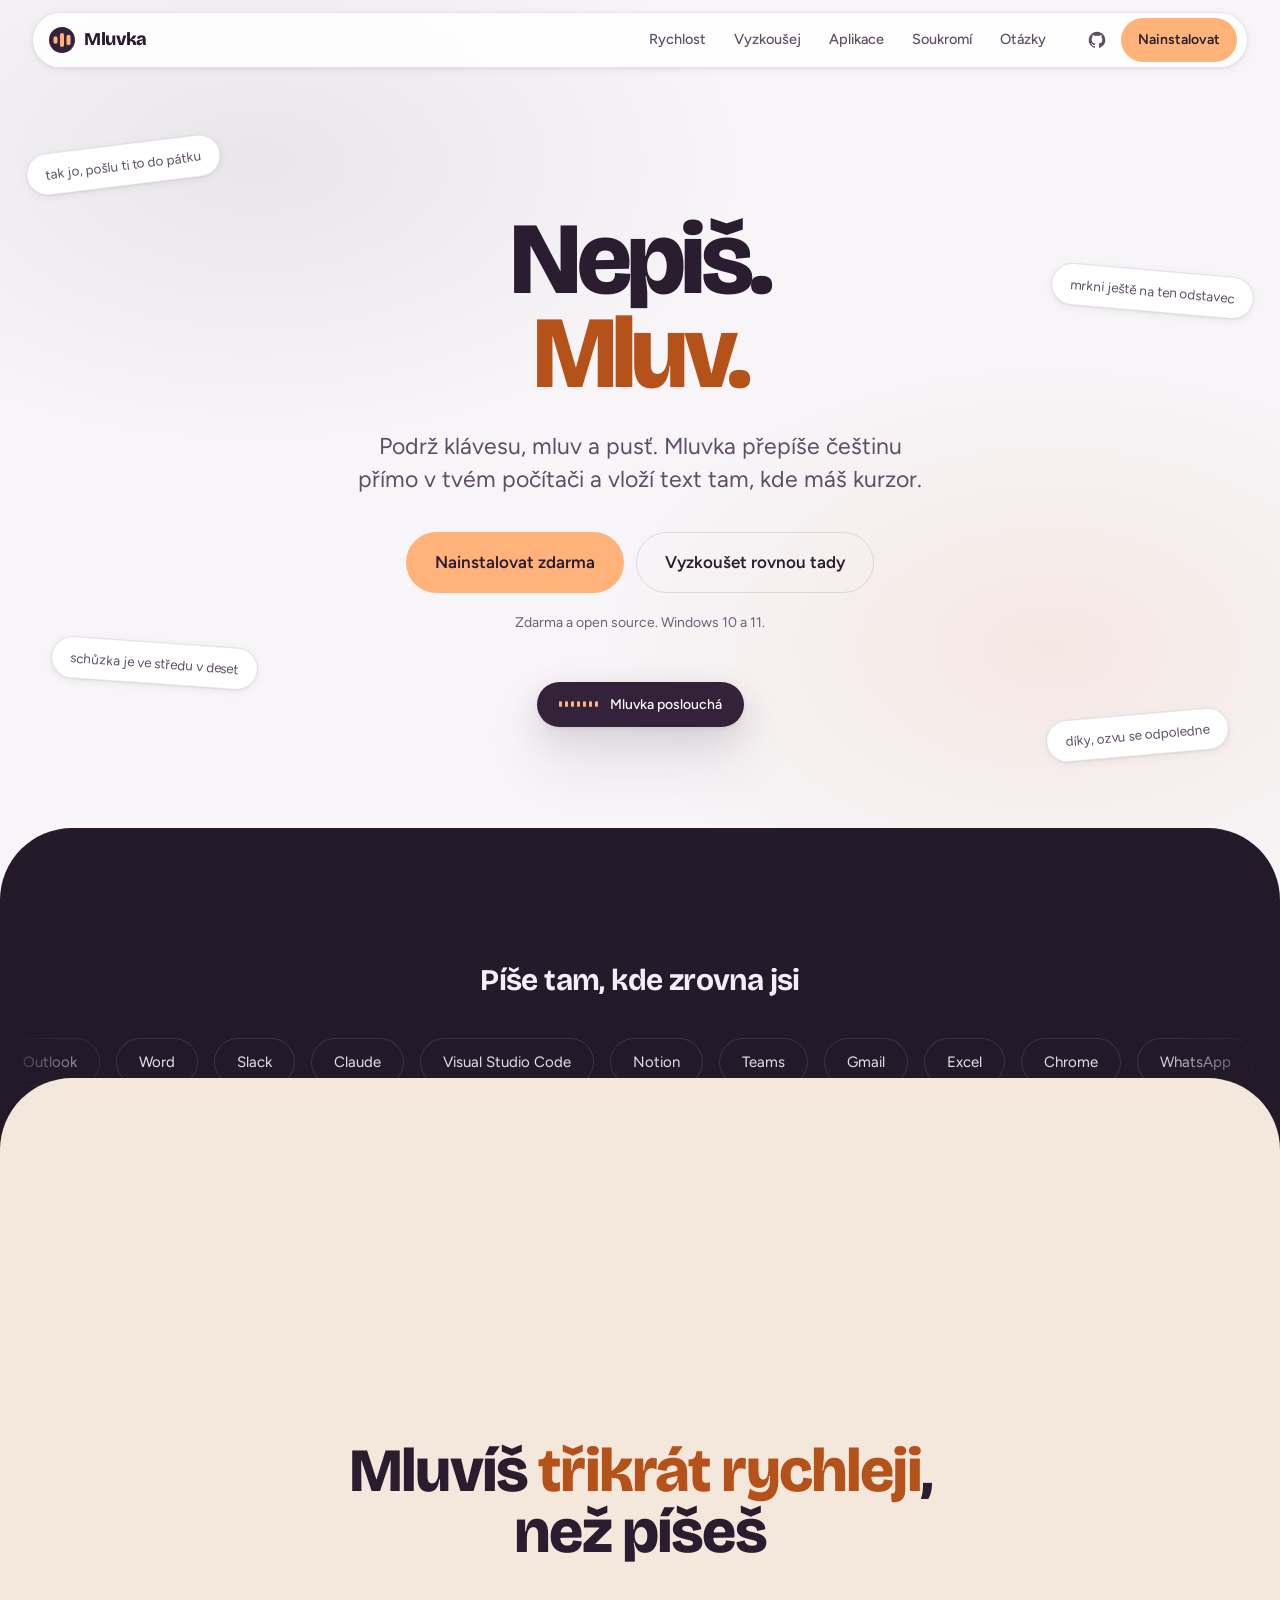
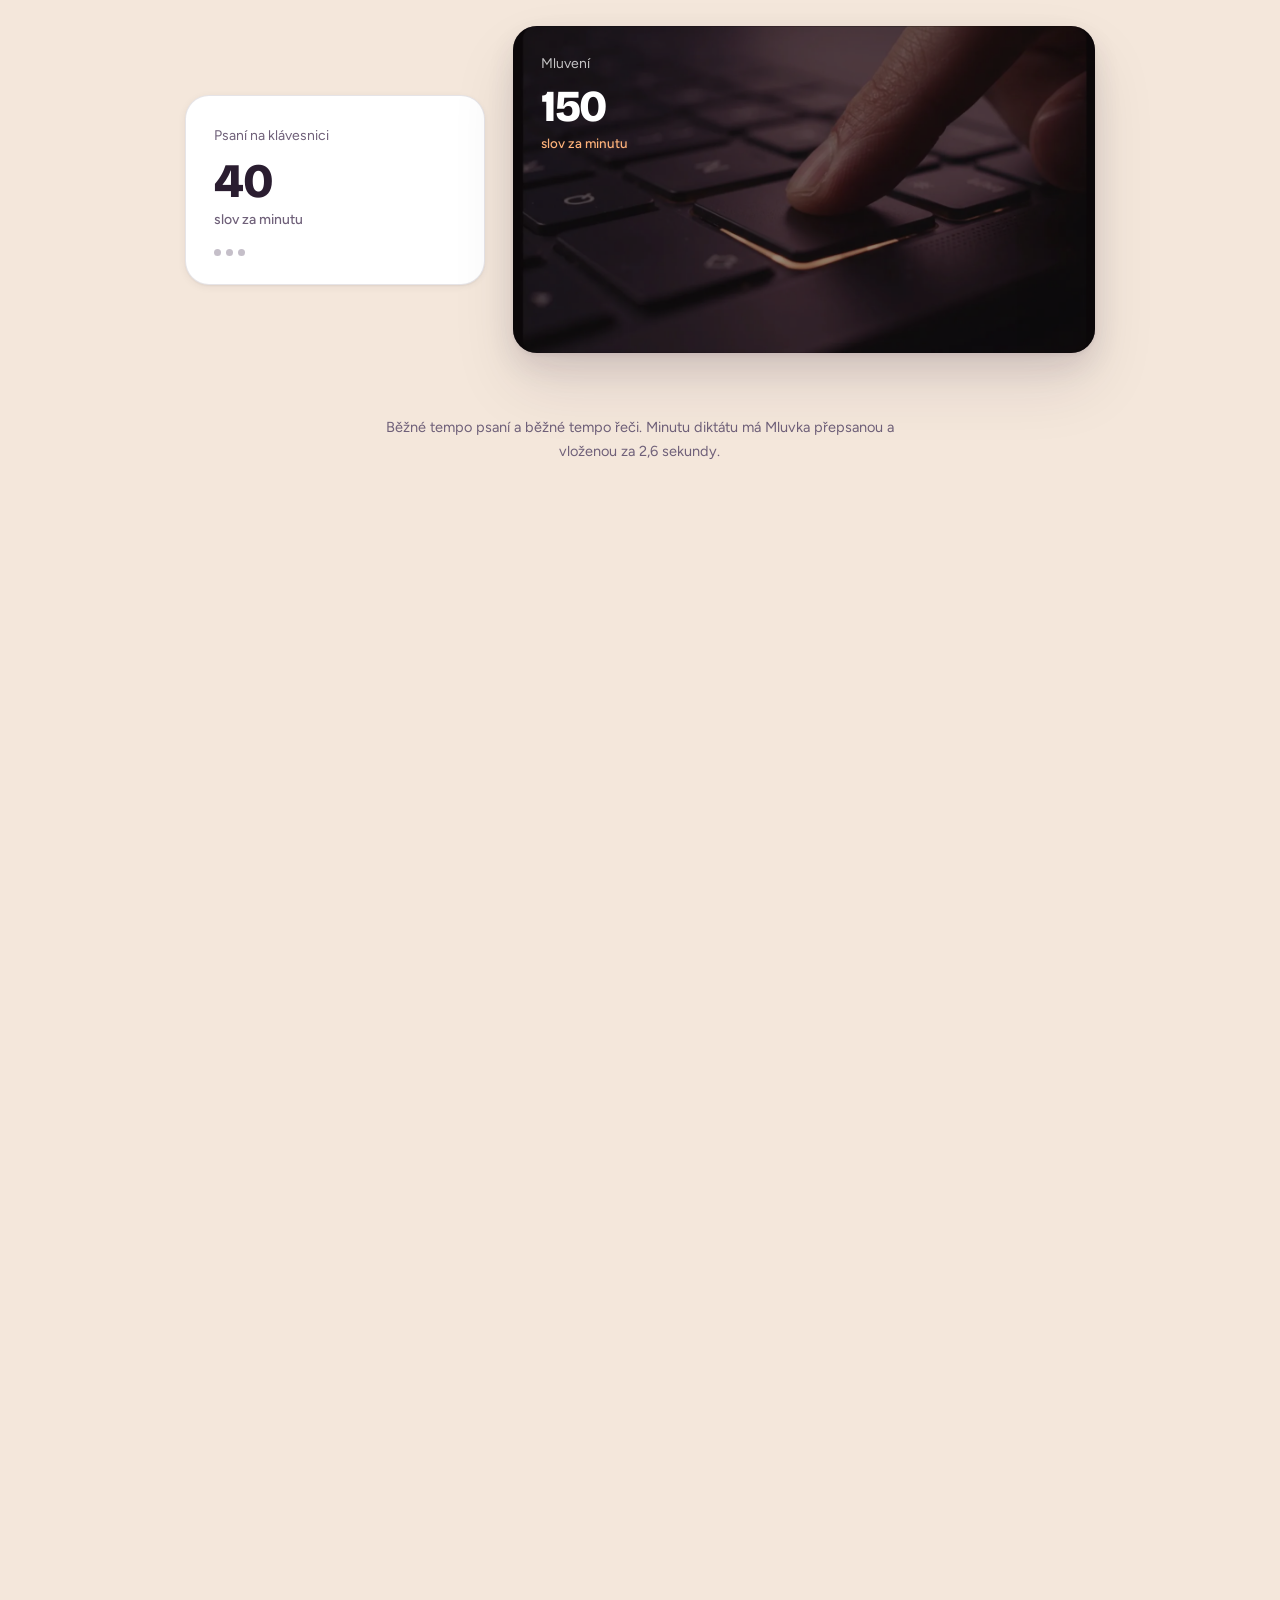
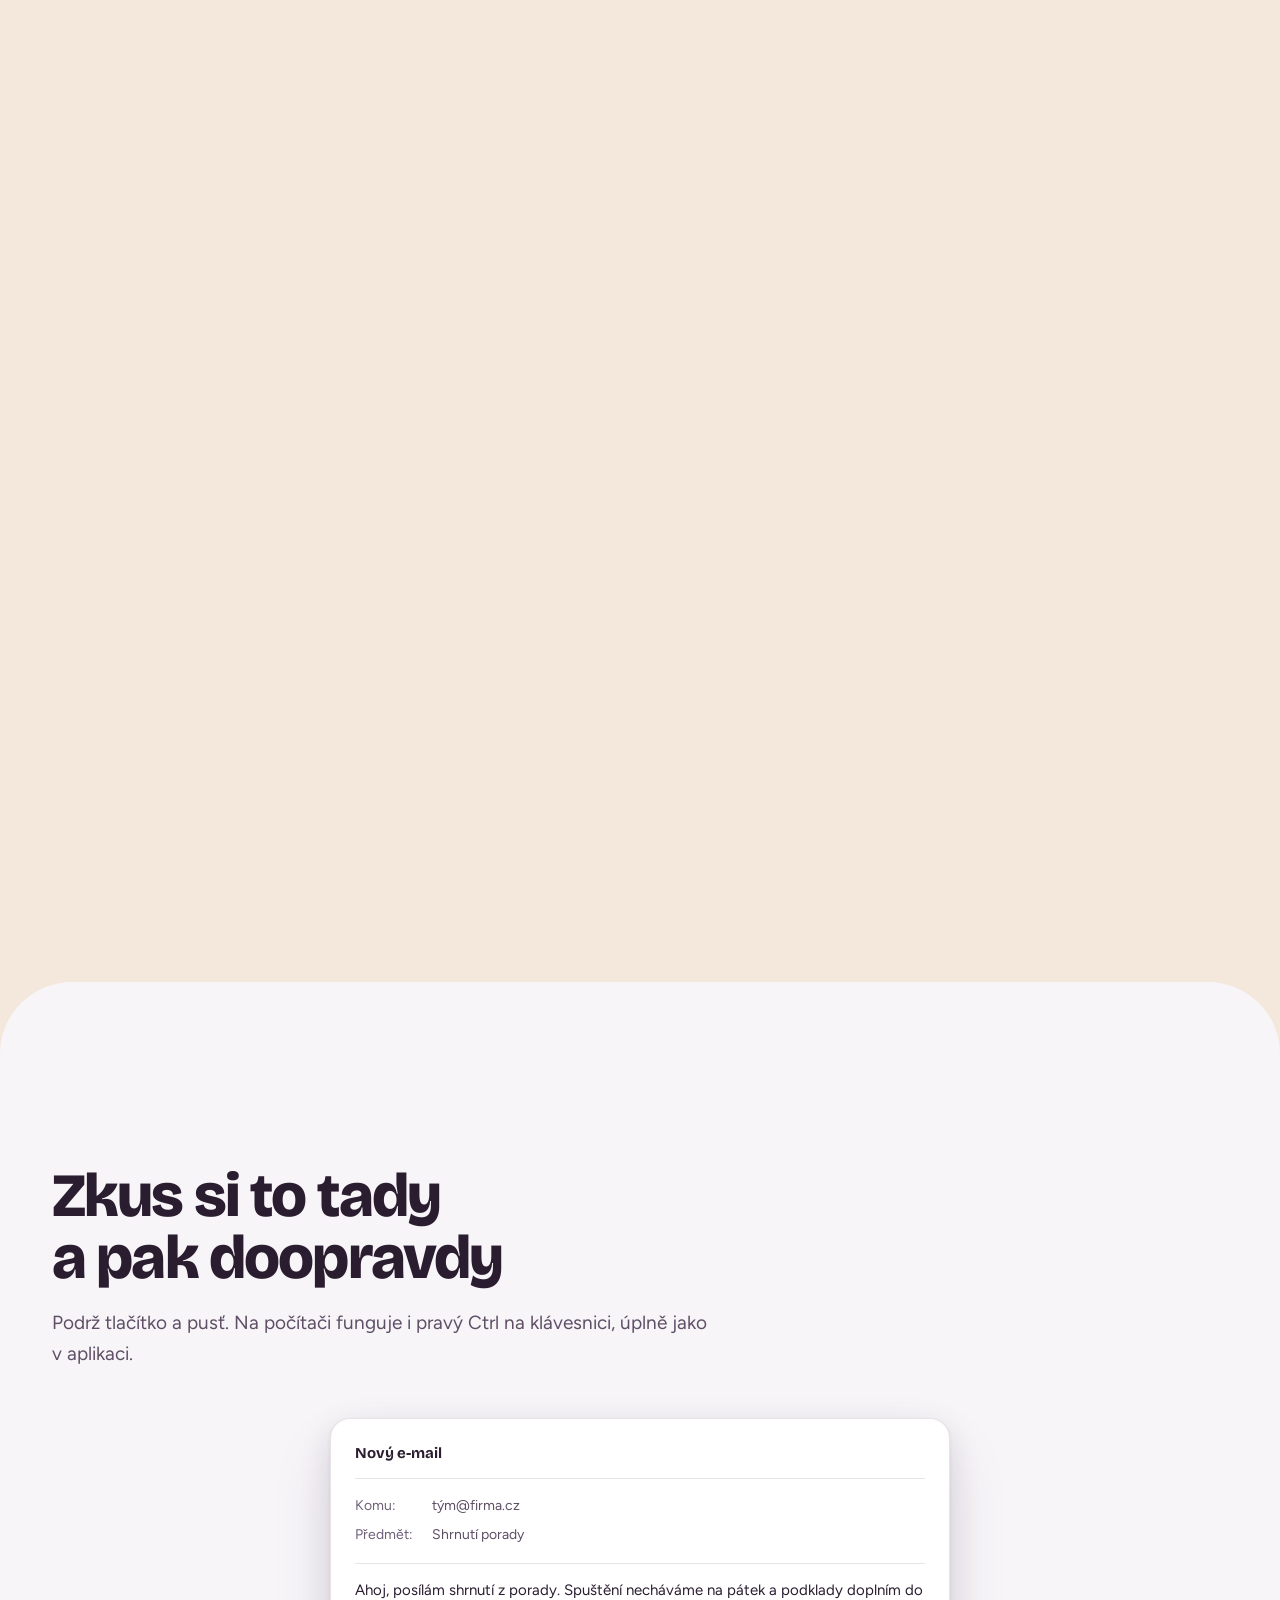
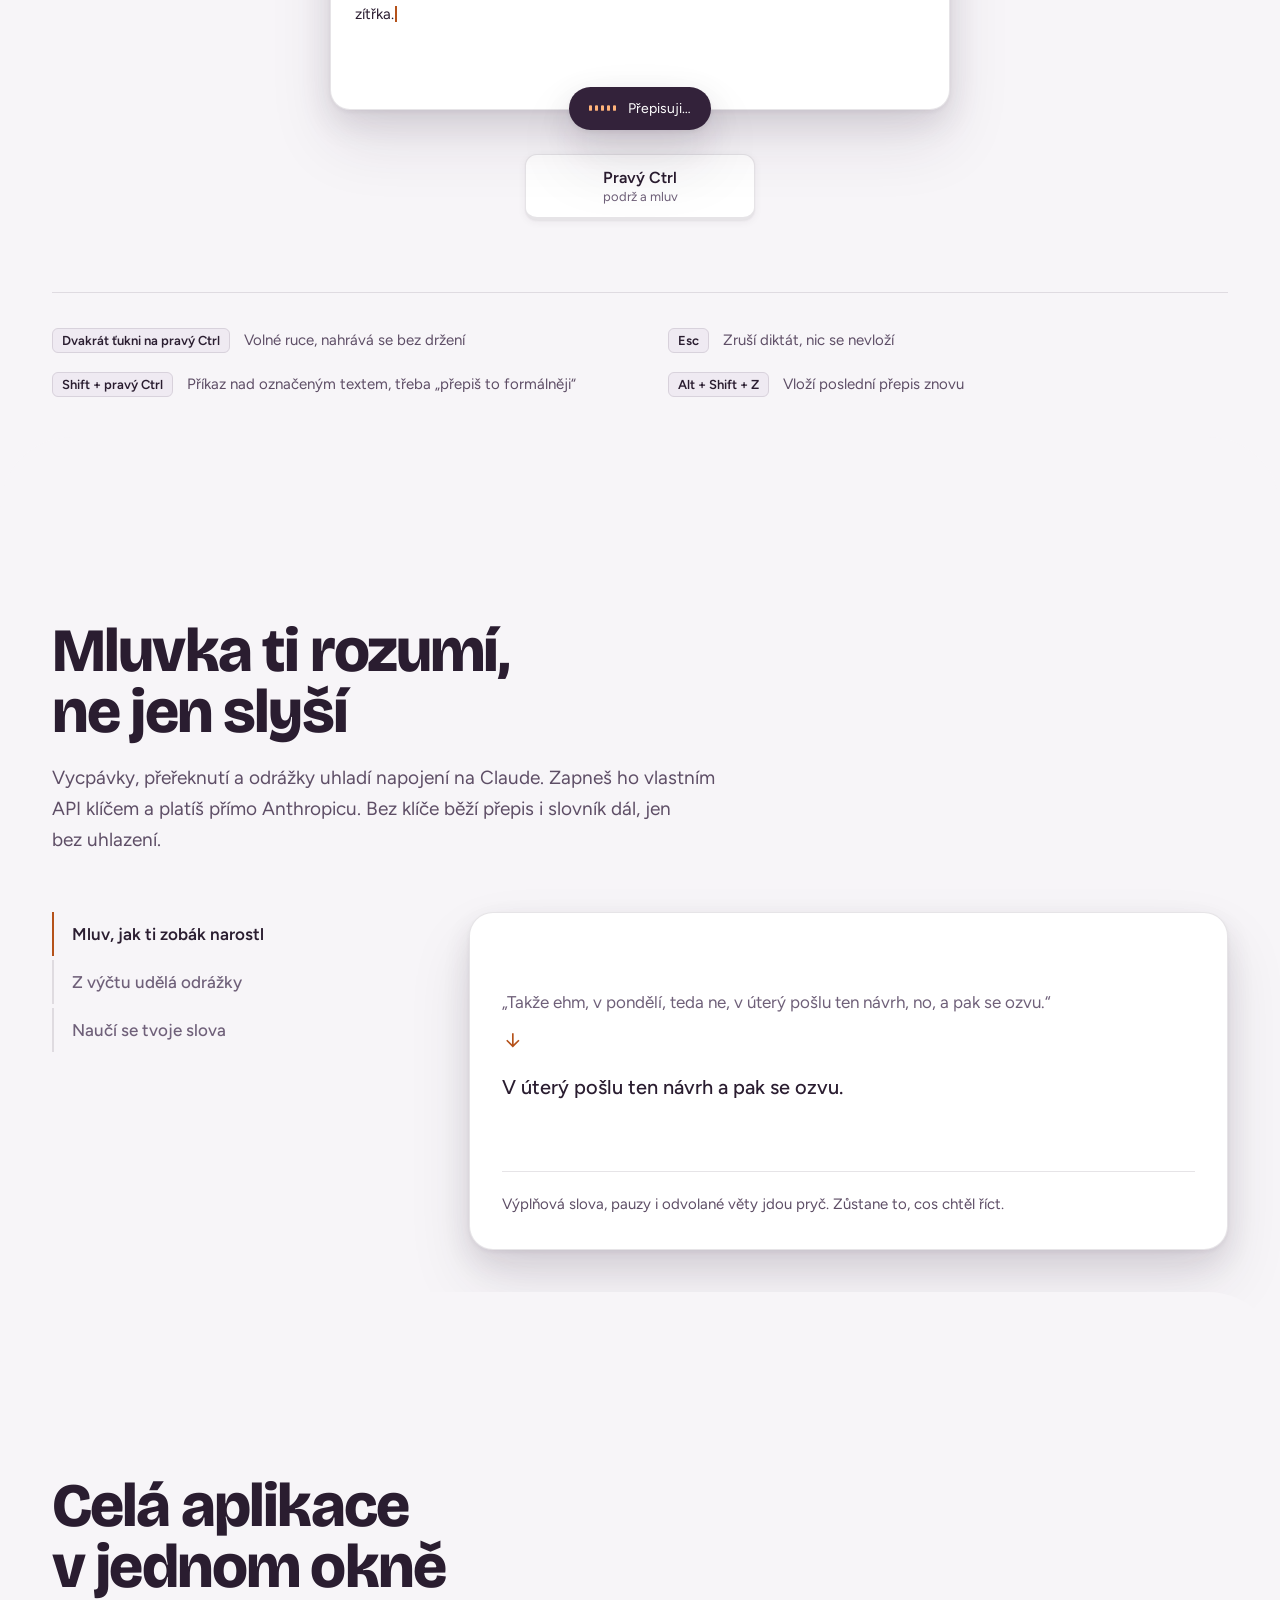
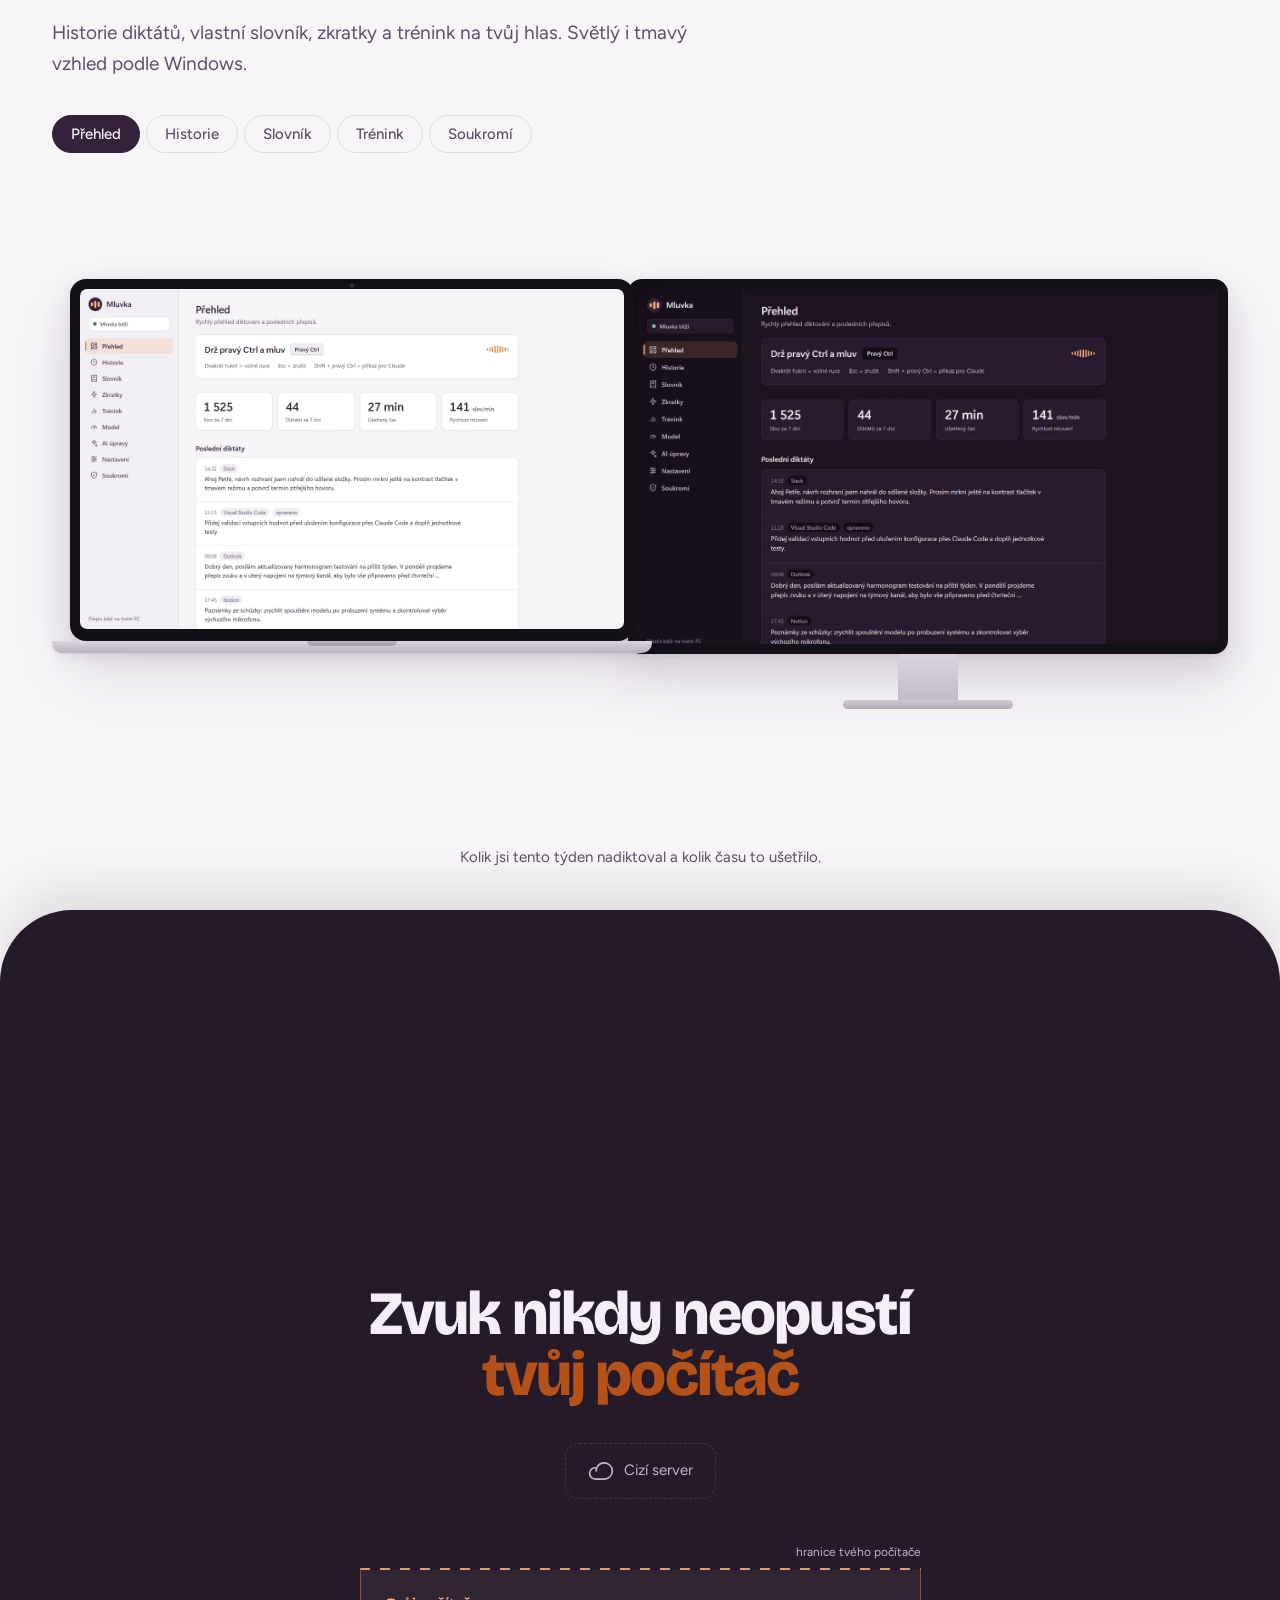
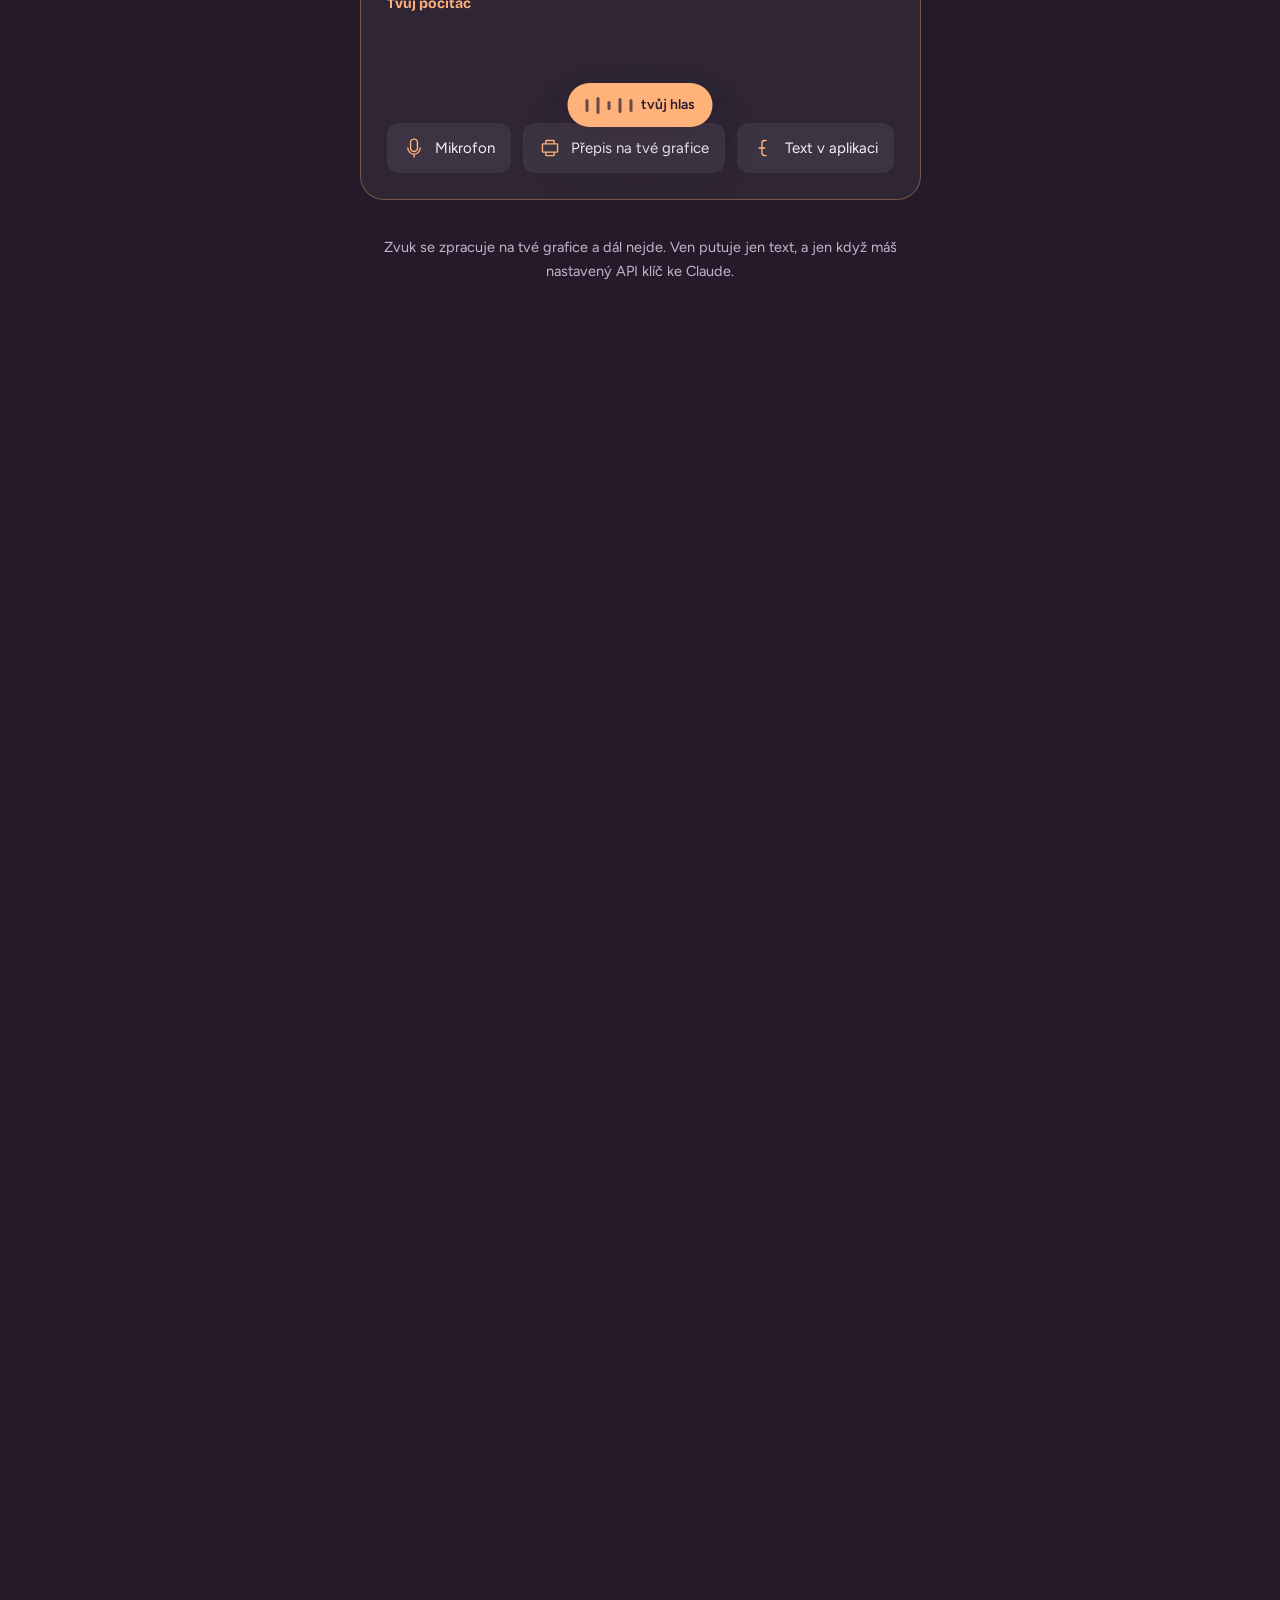
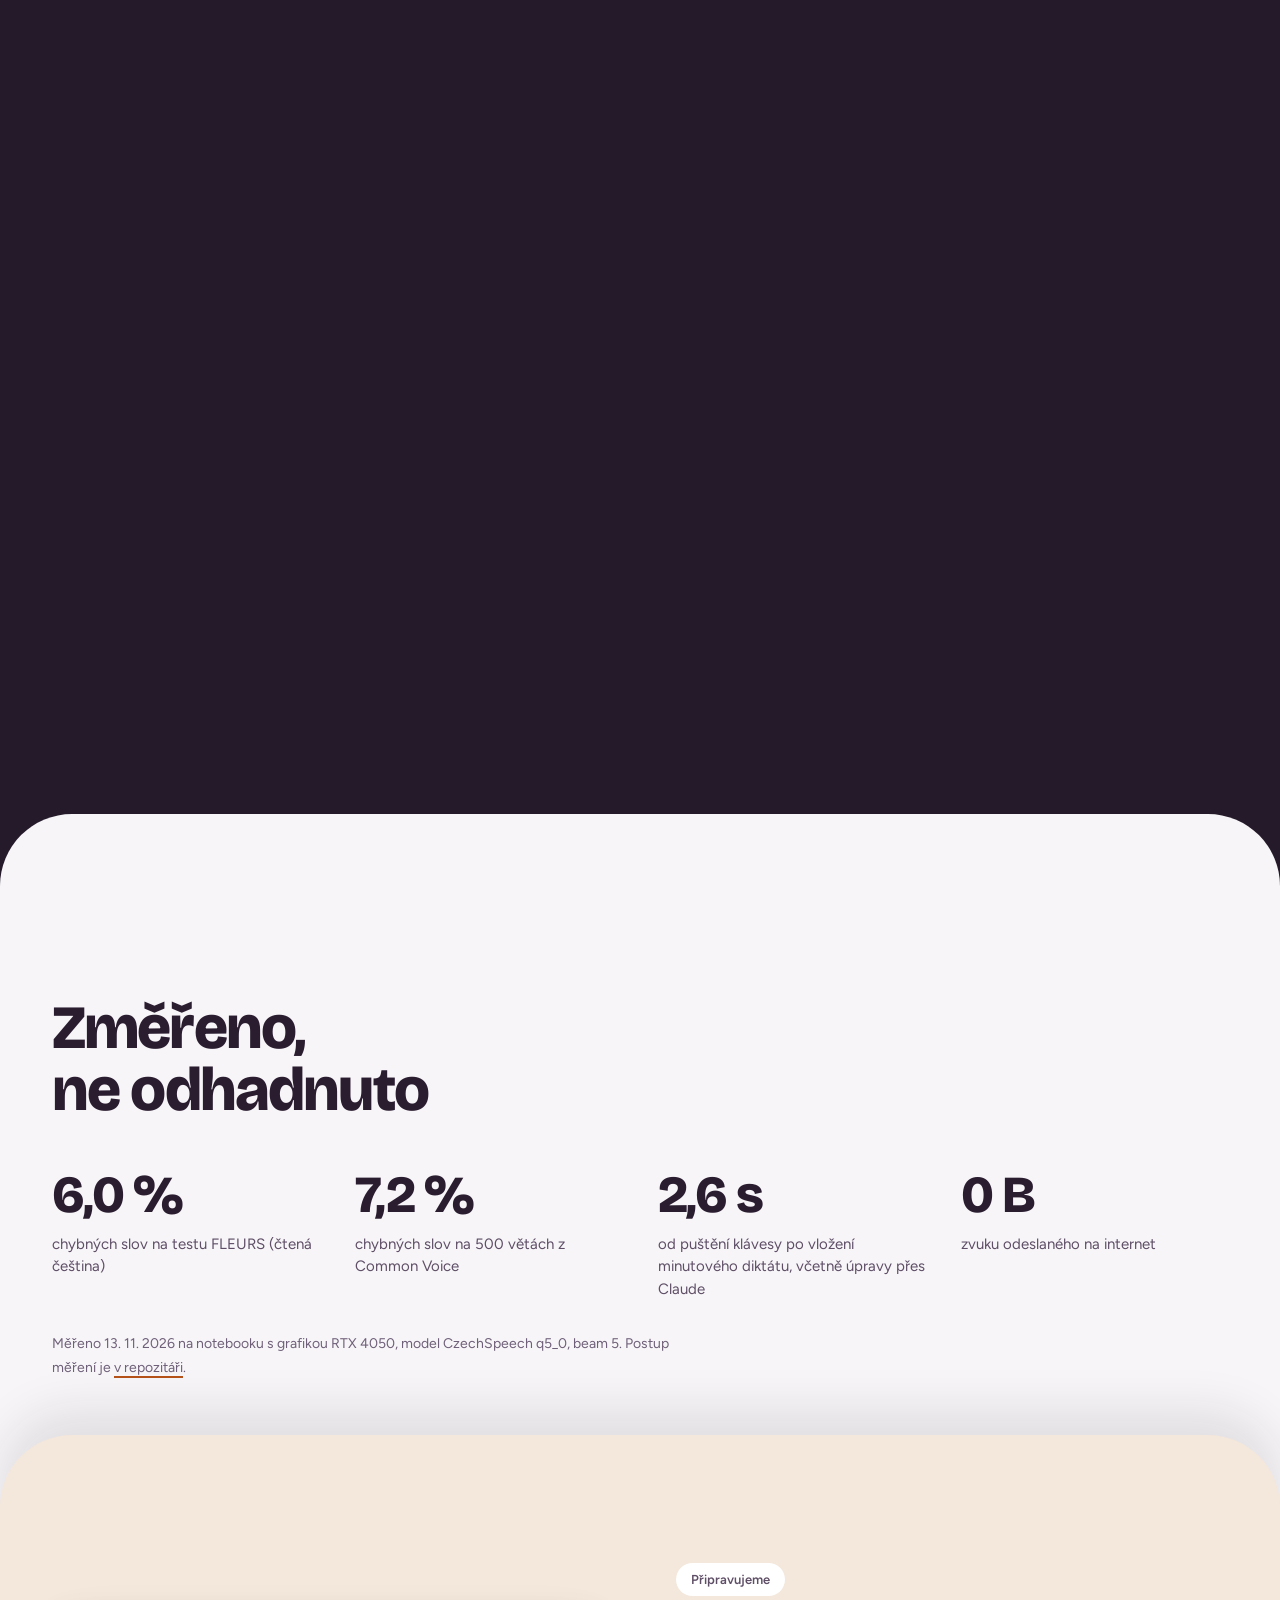
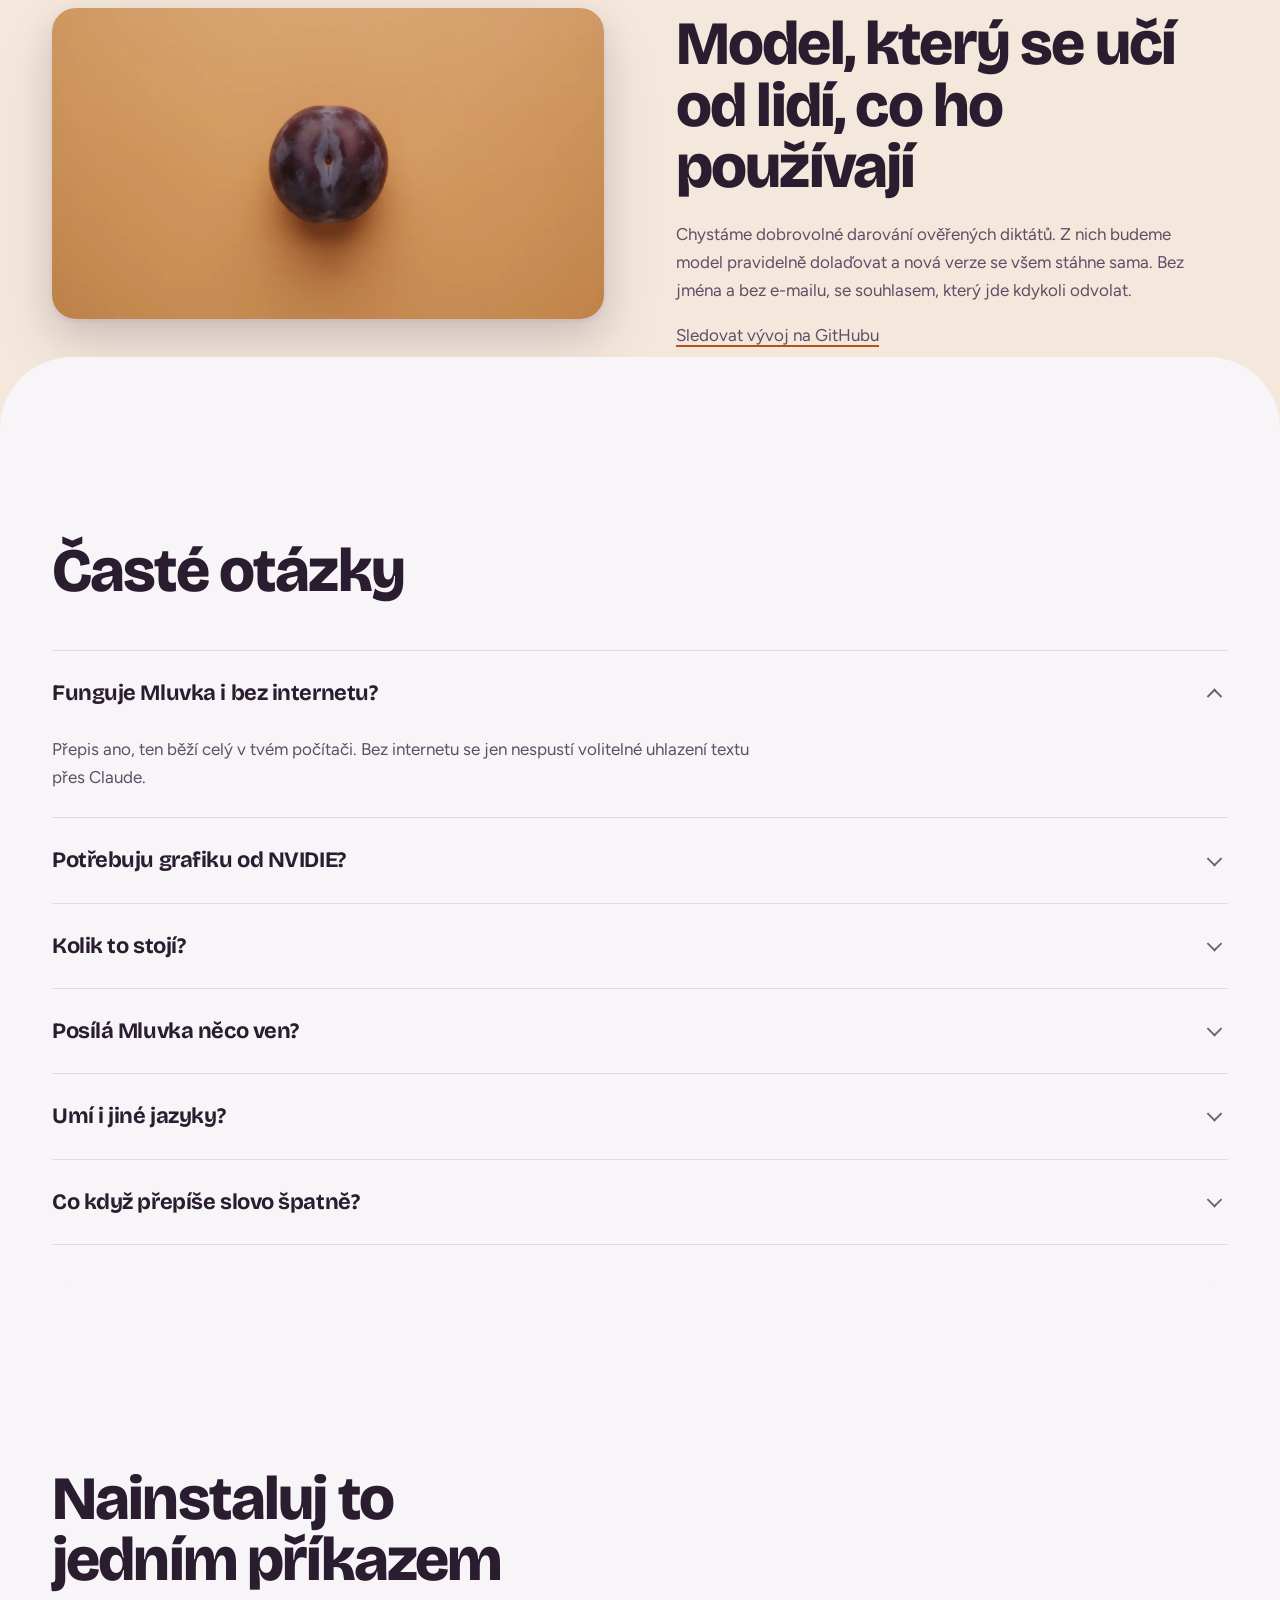
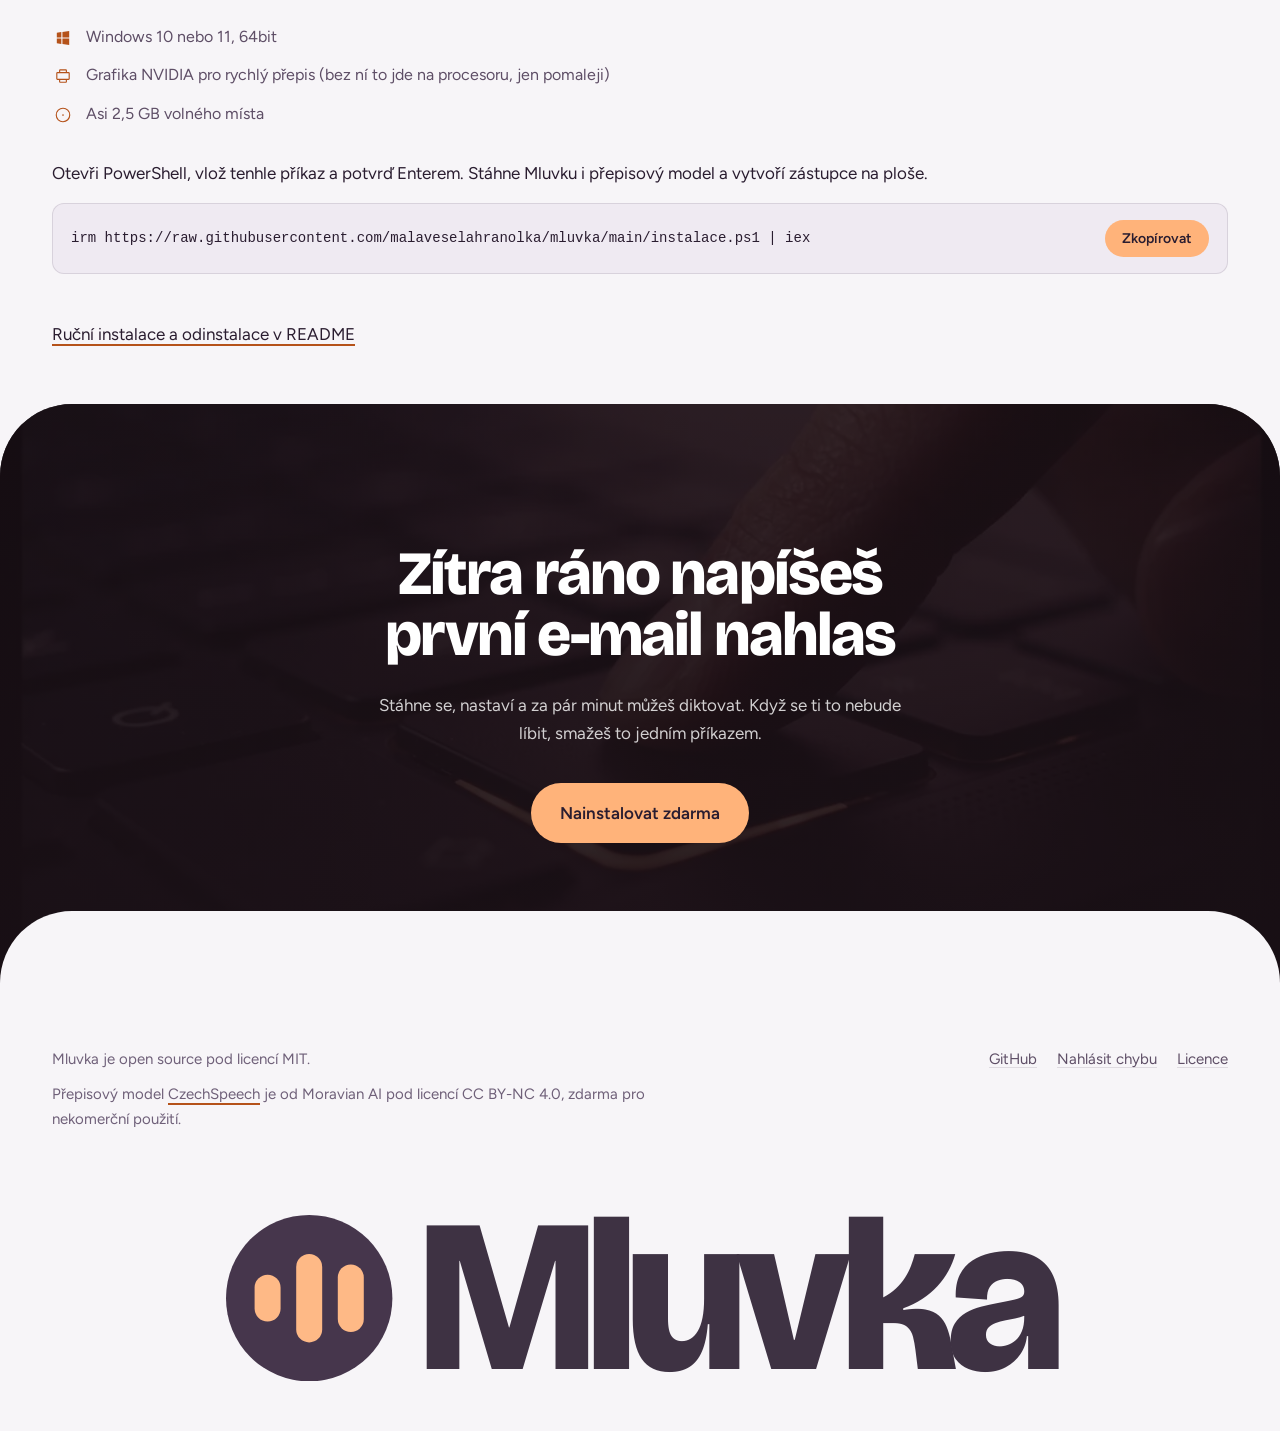
==== docs/index.html @ dd05fdc6 "Web na GitHub Pages, instalátor a automatické učení oprav - docs/: statický web (hero s demem diktát" ====
<!doctype html>
<html lang="cs">
<head>
<meta charset="utf-8">
<meta name="viewport" content="width=device-width, initial-scale=1">
<title>Mluvka: soukromé diktování češtiny pro Windows</title>
<meta name="description" content="Podrž klávesu, mluv a pusť. Mluvka přepíše češtinu přímo v tvém počítači a vloží text tam, kde máš kurzor. Zdarma a open source.">
<link rel="canonical" href="https://malaveselahranolka.github.io/mluvka/">
<link rel="icon" href="favicon.svg" type="image/svg+xml">
<meta name="theme-color" content="#F7F5F8" media="(prefers-color-scheme: light)">
<meta name="theme-color" content="#1C1420" media="(prefers-color-scheme: dark)">
<meta property="og:type" content="website">
<meta property="og:locale" content="cs_CZ">
<meta property="og:title" content="Mluvka: soukromé diktování češtiny pro Windows">
<meta property="og:description" content="Podrž klávesu, mluv a pusť. Mluvka přepíše češtinu přímo v tvém počítači a vloží text tam, kde máš kurzor.">
<meta property="og:url" content="https://malaveselahranolka.github.io/mluvka/">
<meta property="og:image" content="https://malaveselahranolka.github.io/mluvka/og.png">
<meta name="twitter:card" content="summary_large_image">
<link rel="preconnect" href="https://fonts.googleapis.com">
<link rel="preconnect" href="https://fonts.gstatic.com" crossorigin>
<link href="https://fonts.googleapis.com/css2?family=Bricolage+Grotesque:opsz,wght@12..96,600;12..96,700;12..96,800&family=Figtree:wght@400;500;600&display=swap&subset=latin,latin-ext" rel="stylesheet">
<link rel="stylesheet" href="styles.css">
</head>
<body>
<a class="skip" href="#hero">Přeskočit na obsah</a>

<header class="bar" id="bar">
  <div class="bar-in">
    <a class="brand" href="#hero">
      <svg class="mark" viewBox="0 0 64 64" aria-hidden="true"><circle cx="32" cy="32" r="32" class="mark-bg"/><g fill="#FFB37A"><rect x="11" y="23" width="10" height="18" rx="5"/><rect x="27" y="15" width="10" height="34" rx="5"/><rect x="43" y="19" width="10" height="26" rx="5"/></g></svg>
      <span>Mluvka</span>
    </a>
    <nav class="nav" id="nav" aria-label="Hlavní">
      <a href="#rychlost">Rychlost</a>
      <a href="#vyzkousej">Vyzkoušej</a>
      <a href="#aplikace">Aplikace</a>
      <a href="#soukromi">Soukromí</a>
      <a href="#otazky">Otázky</a>
    </nav>
    <div class="bar-end">
      <a class="icon-link" href="https://github.com/malaveselahranolka/mluvka" aria-label="Zdrojový kód na GitHubu">
        <svg viewBox="0 0 24 24" aria-hidden="true" width="20" height="20"><path fill="currentColor" d="M12 2a10 10 0 0 0-3.16 19.49c.5.09.68-.22.68-.48l-.01-1.7c-2.78.6-3.37-1.34-3.37-1.34-.45-1.16-1.11-1.47-1.11-1.47-.91-.62.07-.6.07-.6 1 .07 1.53 1.03 1.53 1.03.89 1.53 2.34 1.09 2.91.83.09-.65.35-1.09.63-1.34-2.22-.25-4.56-1.11-4.56-4.94 0-1.09.39-1.98 1.03-2.68-.1-.25-.45-1.27.1-2.64 0 0 .84-.27 2.75 1.02a9.5 9.5 0 0 1 5 0c1.91-1.29 2.75-1.02 2.75-1.02.55 1.37.2 2.39.1 2.64.64.7 1.03 1.59 1.03 2.68 0 3.84-2.34 4.68-4.57 4.93.36.31.68.92.68 1.85l-.01 2.75c0 .26.18.58.69.48A10 10 0 0 0 12 2Z"/></svg>
      </a>
      <a class="btn btn-prim btn-sm" href="#instalace">Nainstalovat</a>
      <button class="menu-btn" id="menu-btn" aria-expanded="false" aria-controls="nav">Menu</button>
    </div>
  </div>
</header>

<main>

<!-- 1. HERO -->
<section class="hero" id="hero">
  <div class="snips" aria-hidden="true">
    <span class="snip s1">tak jo, pošlu ti to do pátku</span>
    <span class="snip s2">mrkni ještě na ten odstavec</span>
    <span class="snip s3">schůzka je ve středu v deset</span>
    <span class="snip s4">díky, ozvu se odpoledne</span>
  </div>
  <div class="wrap hero-in">
    <h1 class="rv">Nepiš.<br><span class="hl">Mluv.</span></h1>
    <p class="lead rv">Podrž klávesu, mluv a pusť. Mluvka přepíše češtinu přímo v tvém počítači a vloží text tam, kde máš kurzor.</p>
    <div class="cta rv">
      <a class="btn btn-prim btn-lg" href="#instalace">Nainstalovat zdarma</a>
      <a class="btn btn-ghost btn-lg" href="#vyzkousej">Vyzkoušet rovnou tady</a>
    </div>
    <p class="avail rv">Zdarma a open source. Windows 10 a 11.</p>
    <div class="wavepill rv" aria-hidden="true">
      <span class="bars"><i></i><i></i><i></i><i></i><i></i><i></i><i></i></span>
      Mluvka poslouchá
    </div>
  </div>
</section>

<!-- 2. PÁS APLIKACÍ -->
<section class="plate plate-dark tight" id="kam">
  <div class="wrap">
    <p class="plate-lead">Píše tam, kde zrovna jsi</p>
  </div>
  <div class="ticker" aria-hidden="true">
    <div class="track" id="track">
      <span>Outlook</span><span>Word</span><span>Slack</span><span>Claude</span><span>Visual Studio Code</span><span>Notion</span><span>Teams</span><span>Gmail</span><span>Excel</span><span>Chrome</span><span>WhatsApp</span><span>Poznámkový blok</span>
    </div>
  </div>
  <p class="sr-only">Mluvka píše do Outlooku, Wordu, Slacku, Claude, Visual Studio Code, Notionu, Teams, Gmailu, Excelu, Chromu, WhatsAppu i Poznámkového bloku.</p>
</section>

<!-- 3. SIGNATURE 1: RYCHLOST -->
<section class="plate plate-accent" id="rychlost">
  <div class="pin-outer" id="speed-outer">
    <div class="pin-inner">
      <div class="wrap">
        <h2 class="pin-title">Mluvíš <span class="hl">třikrát rychleji</span>,<br>než píšeš</h2>
        <div class="race" id="race">
          <div class="card-slow" id="card-slow">
            <p class="card-k">Psaní na klávesnici</p>
            <p class="card-v">40 <span>slov za minutu</span></p>
            <div class="typing" aria-hidden="true"><i></i><i></i><i></i></div>
          </div>
          <div class="card-fast" id="card-fast">
            <video id="race-video" poster="media/mluvka-video-poster.webp" width="1280" height="720" muted loop playsinline preload="metadata" aria-hidden="true">
              <source src="media/mluvka-video.mp4" type="video/mp4">
            </video>
            <div class="card-fast-top">
              <p class="card-k">Mluvení</p>
              <p class="card-v">150 <span>slov za minutu</span></p>
            </div>
            <p class="race-text" id="race-text" aria-hidden="true"></p>
          </div>
        </div>
        <p class="pin-note" id="speed-note">Běžné tempo psaní a běžné tempo řeči. Minutu diktátu má Mluvka přepsanou a vloženou za 2,6 sekundy.</p>
      </div>
    </div>
  </div>
</section>

<!-- 4. SIGNATURE 2: VYZKOUŠEJ -->
<section class="sec" id="vyzkousej">
  <div class="wrap">
    <h2>Zkus si to tady<br>a pak doopravdy</h2>
    <p class="sub">Podrž tlačítko a pusť. Na počítači funguje i pravý Ctrl na klávesnici, úplně jako v aplikaci.</p>
    <div class="demo">
      <div class="mail" id="mail">
        <div class="mail-top">Nový e-mail</div>
        <div class="mail-row"><span class="mail-k">Komu:</span> tým@firma.cz</div>
        <div class="mail-row"><span class="mail-k">Předmět:</span> Shrnutí porady</div>
        <div class="mail-body" id="mail-body" aria-live="polite"><span id="mail-text"></span><span class="caret" aria-hidden="true"></span></div>
        <div class="pill" id="pill" hidden>
          <span class="bars" id="rec-bars" aria-hidden="true"><i></i><i></i><i></i><i></i><i></i></span>
          <span class="pill-txt" id="pill-txt">0:00</span>
        </div>
      </div>
      <button class="key" id="key">
        <span class="key-main">Pravý Ctrl</span>
        <span class="key-sub">podrž a mluv</span>
      </button>
    </div>
    <dl class="keys">
      <div><dt><kbd>Dvakrát ťukni na pravý Ctrl</kbd></dt><dd>Volné ruce, nahrává se bez držení</dd></div>
      <div><dt><kbd>Esc</kbd></dt><dd>Zruší diktát, nic se nevloží</dd></div>
      <div><dt><kbd>Shift + pravý Ctrl</kbd></dt><dd>Příkaz nad označeným textem, třeba „přepiš to formálněji“</dd></div>
      <div><dt><kbd>Alt + Shift + Z</kbd></dt><dd>Vloží poslední přepis znovu</dd></div>
    </dl>
  </div>
</section>

<!-- 5. LEPIVÝ SEZNAM VLASTNOSTÍ -->
<section class="sec" id="umi">
  <div class="wrap">
    <h2>Mluvka ti rozumí,<br>ne jen slyší</h2>
    <p class="sub">Vycpávky, přeřeknutí a odrážky uhladí napojení na Claude. Zapneš ho vlastním API klíčem a platíš přímo Anthropicu. Bez klíče běží přepis i slovník dál, jen bez uhlazení.</p>
    <div class="sticky-wrap">
      <ol class="feat-list" id="feat-list">
        <li><button data-f="0" aria-current="true"><span>Mluv, jak ti zobák narostl</span></button></li>
        <li><button data-f="1">Z výčtu udělá odrážky</button></li>
        <li><button data-f="2">Naučí se tvoje slova</button></li>
      </ol>
      <div class="feat-stage" id="feat-stage">
        <figure class="feat-card" data-f="0">
          <div class="fc-body">
            <p class="fc-raw">„Takže ehm, v pondělí, teda ne, v úterý pošlu ten návrh, no, a pak se ozvu.“</p>
            <p class="fc-arrow" aria-hidden="true">
              <svg viewBox="0 0 24 24" width="20" height="20"><path fill="currentColor" d="M12 4v13.2l-5.6-5.6-1.4 1.4 8 8 8-8-1.4-1.4-5.6 5.6V4z"/></svg>
            </p>
            <p class="fc-out">V úterý pošlu ten návrh a pak se ozvu.</p>
          </div>
          <figcaption>Výplňová slova, pauzy i odvolané věty jdou pryč. Zůstane to, cos chtěl říct.</figcaption>
        </figure>
        <figure class="feat-card" data-f="1" hidden>
          <div class="fc-body">
            <p class="fc-raw">„Za prvé dodělat formulář, za druhé napsat testy, za třetí nasadit.“</p>
            <p class="fc-arrow" aria-hidden="true">
              <svg viewBox="0 0 24 24" width="20" height="20"><path fill="currentColor" d="M12 4v13.2l-5.6-5.6-1.4 1.4 8 8 8-8-1.4-1.4-5.6 5.6V4z"/></svg>
            </p>
            <ul class="fc-out fc-bullets">
              <li>Dodělat formulář</li>
              <li>Napsat testy</li>
              <li>Nasadit</li>
            </ul>
          </div>
          <figcaption>Mluvený výčet se sám srovná do odrážek. Interpunkci a velká písmena doplní za tebe.</figcaption>
        </figure>
        <figure class="feat-card" data-f="2" hidden>
          <div class="fc-body">
            <div class="fix" id="fix">
              <div class="toast" id="fix-toast" hidden>Naučeno: klódovi → Claudovi</div>
              <p class="fix-line">Pošli to <span class="fix-word" id="fix-word">klódovi</span> do pátku.</p>
            </div>
            <button class="btn btn-ghost btn-sm" id="fix-replay">Přehrát znovu</button>
          </div>
          <figcaption>Opravíš slovo přímo v e-mailu nebo v Claude a Mluvka si opravu uloží. Do aplikace nic nepřepisuješ.</figcaption>
        </figure>
      </div>
    </div>
  </div>
</section>

<!-- 6. APLIKACE -->
<section class="sec" id="aplikace">
  <div class="wrap">
    <h2>Celá aplikace<br>v jednom okně</h2>
    <p class="sub">Historie diktátů, vlastní slovník, zkratky a trénink na tvůj hlas. Světlý i tmavý vzhled podle Windows.</p>

    <div class="tabs" role="tablist" aria-label="Stránky aplikace">
      <button role="tab" id="t-prehled" aria-selected="true" aria-controls="panel-app" data-page="prehled">Přehled</button>
      <button role="tab" id="t-historie" aria-selected="false" aria-controls="panel-app" data-page="historie" tabindex="-1">Historie</button>
      <button role="tab" id="t-slovnik" aria-selected="false" aria-controls="panel-app" data-page="slovnik" tabindex="-1">Slovník</button>
      <button role="tab" id="t-trenink" aria-selected="false" aria-controls="panel-app" data-page="trenink" tabindex="-1">Trénink</button>
      <button role="tab" id="t-soukromi" aria-selected="false" aria-controls="panel-app" data-page="soukromi" tabindex="-1">Soukromí</button>
    </div>

    <div class="devices" id="panel-app" role="tabpanel" aria-labelledby="t-prehled">
      <figure class="monitor">
        <div class="screen"><img id="shot-dark" src="shots/prehled-dark.webp" width="1280" height="800" alt="Okno Mluvky v tmavém vzhledu" loading="lazy" decoding="async"></div>
        <div class="stand" aria-hidden="true"></div>
        <div class="foot" aria-hidden="true"></div>
      </figure>
      <figure class="laptop">
        <div class="lid"><div class="cam" aria-hidden="true"></div><div class="screen"><img id="shot-light" src="shots/prehled-light.webp" width="1280" height="800" alt="Okno Mluvky ve světlém vzhledu" loading="lazy" decoding="async"></div></div>
        <div class="base" aria-hidden="true"><span></span></div>
      </figure>
    </div>

    <div class="mode-switch" id="mode-switch" role="group" aria-label="Vzhled okna">
      <button type="button" data-mode="light" aria-pressed="true">Světlý</button>
      <button type="button" data-mode="dark" aria-pressed="false">Tmavý</button>
    </div>

    <p class="caption" id="app-caption">Kolik jsi tento týden nadiktoval a kolik času to ušetřilo.</p>
  </div>
</section>

<!-- 7. SIGNATURE 3: SOUKROMÍ -->
<section class="plate plate-dark" id="soukromi">
  <div class="pin-outer" id="priv-outer">
    <div class="pin-inner">
      <div class="wrap">
        <h2 class="pin-title">Zvuk nikdy neopustí<br><span class="hl">tvůj počítač</span></h2>
        <div class="priv" id="priv">
          <div class="cloud" id="cloud" aria-hidden="true">
            <svg viewBox="0 0 256 256" width="26" height="26"><path fill="currentColor" d="M160 40a88.09 88.09 0 0 0-78.71 48.68A64 64 0 1 0 72 216h88a88 88 0 0 0 0-176Zm0 160H72a48 48 0 0 1 0-96c1.1 0 2.2 0 3.29.11A88 88 0 0 0 72 128a8 8 0 0 0 16 0 72 72 0 1 1 72 72Z"/></svg>
            Cizí server
          </div>

          <p class="wall-label">hranice tvého počítače</p>
          <div class="wall" id="wall" aria-hidden="true"></div>

          <div class="pc-box">
            <div class="flyer" id="flyer" aria-hidden="true">
              <span class="fly-audio" id="fly-audio"><i></i><i></i><i></i><i></i><i></i> tvůj hlas</span>
              <span class="fly-text" id="fly-text">Shrnutí porady doplním do zítřka.</span>
            </div>
            <p class="pc-label">Tvůj počítač</p>
            <div class="pc-row">
              <span class="node" id="node-mic"><svg viewBox="0 0 256 256" width="22" height="22" aria-hidden="true"><path fill="currentColor" d="M128 176a48.05 48.05 0 0 0 48-48V64a48 48 0 0 0-96 0v64a48.05 48.05 0 0 0 48 48ZM96 64a32 32 0 0 1 64 0v64a32 32 0 0 1-64 0Zm40 143.6V232a8 8 0 0 1-16 0v-24.4A80.11 80.11 0 0 1 48 128a8 8 0 0 1 16 0 64 64 0 0 0 128 0 8 8 0 0 1 16 0 80.11 80.11 0 0 1-72 79.6Z"/></svg>Mikrofon</span>
              <span class="node" id="node-gpu"><svg viewBox="0 0 256 256" width="22" height="22" aria-hidden="true"><path fill="currentColor" d="M208 72h-24V48a16 16 0 0 0-16-16H88a16 16 0 0 0-16 16v24H48a16 16 0 0 0-16 16v80a16 16 0 0 0 16 16h24v24a16 16 0 0 0 16 16h80a16 16 0 0 0 16-16v-24h24a16 16 0 0 0 16-16V88a16 16 0 0 0-16-16ZM88 48h80v24H88Zm80 160H88v-24h80Zm40-40H48V88h160v80Z"/></svg>Přepis na tvé grafice</span>
              <span class="node" id="node-txt"><svg viewBox="0 0 256 256" width="22" height="22" aria-hidden="true"><path fill="currentColor" d="M152 32h-16a40 40 0 0 0-40 40v48H72a8 8 0 0 0 0 16h24v48a40 40 0 0 0 40 40h16a8 8 0 0 0 0-16h-16a24 24 0 0 1-24-24v-48h24a8 8 0 0 0 0-16h-24V72a24 24 0 0 1 24-24h16a8 8 0 0 0 0-16Z"/></svg>Text v aplikaci</span>
            </div>
          </div>
        </div>
        <p class="pin-note" id="priv-note">Zvuk se zpracuje na tvé grafice a dál nejde. Ven putuje jen text, a jen když máš nastavený API klíč ke Claude.</p>
      </div>
    </div>
  </div>
</section>

<!-- 8. PŘESNOST -->
<section class="sec" id="presnost">
  <div class="wrap">
    <h2>Změřeno,<br>ne odhadnuto</h2>
    <div class="stats">
      <div><strong>6,0 %</strong><span>chybných slov na testu FLEURS (čtená čeština)</span></div>
      <div><strong>7,2 %</strong><span>chybných slov na 500 větách z Common Voice</span></div>
      <div><strong>2,6 s</strong><span>od puštění klávesy po vložení minutového diktátu, včetně úpravy přes Claude</span></div>
      <div><strong>0 B</strong><span>zvuku odeslaného na internet</span></div>
    </div>
    <p class="note">Měřeno 13. 11. 2026 na notebooku s grafikou RTX 4050, model CzechSpeech q5_0, beam 5. Postup měření je <a class="link" href="https://github.com/malaveselahranolka/mluvka#přesnost-a-rychlost">v repozitáři</a>.</p>
  </div>
</section>

<!-- 9. DAROVÁNÍ -->
<section class="plate plate-accent tight" id="darovani">
  <div class="wrap split">
    <div class="loop-wrap">
      <video id="loop" poster="media/svestka-poster.webp" width="1280" height="720" muted loop playsinline preload="none" aria-label="Švestka, která se promění ve znak Mluvky">
        <source src="media/svestka.mp4" type="video/mp4">
      </video>
    </div>
    <div class="split-text">
      <p class="tag">Připravujeme</p>
      <h2>Model, který se učí<br>od lidí, co ho používají</h2>
      <p>Chystáme dobrovolné darování ověřených diktátů. Z nich budeme model pravidelně dolaďovat a nová verze se všem stáhne sama. Bez jména a bez e-mailu, se souhlasem, který jde kdykoli odvolat.</p>
      <p><a class="link" href="https://github.com/malaveselahranolka/mluvka">Sledovat vývoj na GitHubu</a></p>
    </div>
  </div>
</section>

<!-- 10. OTÁZKY -->
<section class="sec" id="otazky">
  <div class="wrap">
    <h2>Časté otázky</h2>
    <div class="faq">
      <details open>
        <summary>Funguje Mluvka i bez internetu?</summary>
        <p>Přepis ano, ten běží celý v tvém počítači. Bez internetu se jen nespustí volitelné uhlazení textu přes Claude.</p>
      </details>
      <details>
        <summary>Potřebuju grafiku od NVIDIE?</summary>
        <p>Ne, ale hodně pomůže. S NVIDIÍ je minuta diktátu přepsaná zhruba za tři sekundy. Bez ní to jede na procesoru a trvá to déle.</p>
      </details>
      <details>
        <summary>Kolik to stojí?</summary>
        <p>Nic. Mluvka je open source pod licencí MIT a přepisový model je zdarma pro nekomerční použití. Platíš jen za úpravy textu přes Claude, a to přímo Anthropicu podle svého klíče. Bez klíče Mluvka diktuje dál, jen text neuhlazuje.</p>
      </details>
      <details>
        <summary>Posílá Mluvka něco ven?</summary>
        <p>Zvuk nikdy. Text jen ve dvou případech: při úpravách přes Claude, nebo když si nastavíš vlastní kanál (webhook). Úpravy přes Claude se zapnou, jakmile má Mluvka API klíč, ať už ten z Nastavení, nebo proměnnou prostředí <code>ANTHROPIC_API_KEY</code>. Bez klíče neodchází nic. Kanál je bez vyplněné adresy neaktivní a síťová pojistka nepustí Mluvku nikam jinam.</p>
      </details>
      <details>
        <summary>Umí i jiné jazyky?</summary>
        <p>Ne. Mluvka je dělaná na češtinu a používá model natrénovaný jen na ní. Proto je v češtině přesnější než obecné vícejazyčné modely.</p>
      </details>
      <details>
        <summary>Co když přepíše slovo špatně?</summary>
        <p>Oprav ho rovnou tam, kde píšeš. Mluvka si toho všimne a příště to napíše správně. Jména a odborné výrazy můžeš taky přidat do Slovníku.</p>
      </details>
    </div>
  </div>
</section>

<!-- 11. INSTALACE -->
<section class="sec" id="instalace">
  <div class="wrap">
    <h2>Nainstaluj to<br>jedním příkazem</h2>
    <ul class="req">
      <li><span class="fi" aria-hidden="true"><svg viewBox="0 0 256 256" width="18" height="18"><path fill="currentColor" d="m104 44.3-64 9.1V120h64ZM120 42v78h96V28.3ZM40 136v66.6l64 9.1V136Zm80 0v78l96 13.7V136Z"/></svg></span>Windows 10 nebo 11, 64bit</li>
      <li><span class="fi" aria-hidden="true"><svg viewBox="0 0 256 256" width="18" height="18"><path fill="currentColor" d="M208 72h-24V48a16 16 0 0 0-16-16H88a16 16 0 0 0-16 16v24H48a16 16 0 0 0-16 16v80a16 16 0 0 0 16 16h24v24a16 16 0 0 0 16 16h80a16 16 0 0 0 16-16v-24h24a16 16 0 0 0 16-16V88a16 16 0 0 0-16-16ZM88 48h80v24H88Zm80 160H88v-24h80Zm40-40H48V88h160v80Z"/></svg></span>Grafika NVIDIA pro rychlý přepis (bez ní to jde na procesoru, jen pomaleji)</li>
      <li><span class="fi" aria-hidden="true"><svg viewBox="0 0 256 256" width="18" height="18"><path fill="currentColor" d="M128 24a104 104 0 1 0 104 104A104.11 104.11 0 0 0 128 24Zm0 192a88 88 0 1 1 88-88 88.1 88.1 0 0 1-88 88Zm12-88a12 12 0 1 1-12-12 12 12 0 0 1 12 12Z"/></svg></span>Asi 2,5 GB volného místa</li>
    </ul>
    <p>Otevři PowerShell, vlož tenhle příkaz a potvrď Enterem. Stáhne Mluvku i přepisový model a vytvoří zástupce na ploše.</p>
    <div class="cmd">
      <code id="cmd-text">irm https://raw.githubusercontent.com/malaveselahranolka/mluvka/main/instalace.ps1 | iex</code>
      <button id="copy" class="btn btn-prim btn-sm">Zkopírovat</button>
    </div>
    <p class="copy-live" id="copy-live" aria-live="polite"></p>
    <p><a class="link" href="https://github.com/malaveselahranolka/mluvka#instalace">Ruční instalace a odinstalace v README</a></p>
  </div>
</section>

<!-- 12. ZÁVĚREČNÉ CTA -->
<section class="final" id="final">
  <video class="final-bg" poster="media/mluvka-video-poster.webp" muted loop playsinline preload="none" aria-hidden="true">
    <source src="media/mluvka-video.mp4" type="video/mp4">
  </video>
  <div class="wrap final-in">
    <h2>Zítra ráno napíšeš<br>první e-mail nahlas</h2>
    <p>Stáhne se, nastaví a za pár minut můžeš diktovat. Když se ti to nebude líbit, smažeš to jedním příkazem.</p>
    <a class="btn btn-prim btn-lg" href="#instalace">Nainstalovat zdarma</a>
  </div>
</section>

</main>

<footer class="foot-sec">
  <div class="wrap">
    <div class="foot-cols">
      <div>
        <p>Mluvka je open source pod licencí MIT.</p>
        <p>Přepisový model <a class="link" href="https://huggingface.co/moravianai/CzechSpeech">CzechSpeech</a> je od Moravian AI pod licencí CC BY-NC 4.0, zdarma pro nekomerční použití.</p>
      </div>
      <nav class="foot-links" aria-label="Odkazy">
        <a href="https://github.com/malaveselahranolka/mluvka">GitHub</a>
        <a href="https://github.com/malaveselahranolka/mluvka/issues">Nahlásit chybu</a>
        <a href="https://github.com/malaveselahranolka/mluvka/blob/main/LICENSE">Licence</a>
      </nav>
    </div>
    <div class="wordmark" aria-hidden="true">
      <svg class="mark-big" viewBox="0 0 64 64"><circle cx="32" cy="32" r="32" fill="#33223A"/><g fill="#FFB37A"><rect x="11" y="23" width="10" height="18" rx="5"/><rect x="27" y="15" width="10" height="34" rx="5"/><rect x="43" y="19" width="10" height="26" rx="5"/></g></svg>
      <span>Mluvka</span>
    </div>
  </div>
</footer>

<script src="app.js"></script>
</body>
</html>
---- docs/styles.css ----
:root{
  color-scheme: light dark;
  --bg:#F7F5F8;            /* ojíněná švestka */
  --warm:#F4E7DB;          /* pečená meruňka */
  --dark:#241A2A;          /* hluboká švestka */
  --sunk:#EFEAF2;
  --surface:#FFFFFF;
  --ink:#2A1D30; --ink-2:#5E4E66; --ink-3:#6F6079;
  --on-dark:#F6EEF7; --on-dark-2:#C6B4CD;
  --plum:#33223A; --apricot:#B5521A; --apricot-2:#FFB37A; --focus:#B85F28;
  --on-apricot:#2A1D30;
  --line:rgba(51,34,58,.12);
  --line-dark:rgba(255,255,255,.12);
  --shadow-1:0 1px 2px rgba(51,34,58,.06), 0 2px 8px rgba(51,34,58,.06);
  --shadow-2:0 2px 4px rgba(51,34,58,.06), 0 12px 32px rgba(51,34,58,.12), 0 32px 64px rgba(51,34,58,.10);
  --ease:cubic-bezier(.4,0,.2,1);
  --spring:cubic-bezier(.34,1.56,.64,1);
  --gut:20px; --plate-r:56px;
  --font-d:"Bricolage Grotesque","Segoe UI",system-ui,sans-serif;
  --font-b:"Figtree","Segoe UI",system-ui,sans-serif;
}
@media (prefers-color-scheme: dark){
  :root{
    --bg:#1C1420; --warm:#2B2030; --dark:#120C16; --sunk:#241A2A; --surface:#261B2B;
    --ink:#F6EEF7; --ink-2:#CDBBD3; --ink-3:#A897AE;
    --plum:#F6EEF7; --apricot:#FFB37A; --focus:#FFB37A;
    --line:rgba(255,255,255,.10);
    --shadow-1:0 1px 2px rgba(0,0,0,.35), 0 2px 8px rgba(0,0,0,.30);
    --shadow-2:0 2px 4px rgba(0,0,0,.35), 0 12px 32px rgba(0,0,0,.45), 0 32px 64px rgba(0,0,0,.35);
  }
}
@media (min-width:860px){:root{--gut:32px;--plate-r:72px}}

*,*::before,*::after{box-sizing:border-box}
html{scroll-behavior:smooth;scroll-padding-top:88px}
body{margin:0;background:var(--dark);color:var(--ink);font-family:var(--font-b);font-size:17px;line-height:1.65;-webkit-font-smoothing:antialiased;overflow-x:hidden}
img,video{max-width:100%;height:auto;display:block}
h1,h2,h3{font-family:var(--font-d);font-weight:800;margin:0;letter-spacing:-.03em;line-height:1.0}
h1{font-size:clamp(46px,8vw,104px);letter-spacing:-.045em;line-height:.92}
h2{font-size:clamp(32px,4.8vw,68px)}
h3{font-size:20px;font-weight:700;letter-spacing:-.02em;line-height:1.3}
p,li,figcaption,dd{margin:0 0 16px;text-wrap:pretty}
li,figcaption,dd{margin-bottom:0}
a{color:inherit}
.wrap{max-width:1240px;margin:0 auto;padding:0 var(--gut)}
.sr-only{position:absolute;width:1px;height:1px;padding:0;margin:-1px;overflow:hidden;clip:rect(0 0 0 0);white-space:nowrap;border:0}
.hl{color:var(--apricot)}
.skip{position:absolute;left:-9999px;top:0;background:var(--surface);color:var(--ink);padding:12px 16px;z-index:100;border-radius:8px}
.skip:focus{left:16px;top:12px}
:focus-visible{outline:2px solid var(--focus);outline-offset:3px;border-radius:8px}

/* ---------- lišta ---------- */
.bar{position:fixed;top:12px;left:0;right:0;z-index:60;padding:0 var(--gut)}
.bar-in{max-width:1240px;margin:0 auto;height:56px;display:flex;align-items:center;gap:20px;padding:0 10px 0 16px;
  background:color-mix(in srgb,var(--surface) 88%,transparent);backdrop-filter:blur(14px);
  border:1px solid var(--line);border-radius:999px;box-shadow:var(--shadow-1);transition:box-shadow .3s var(--ease)}
.bar.stuck .bar-in{box-shadow:var(--shadow-2)}
.brand{display:flex;align-items:center;gap:9px;text-decoration:none;font-family:var(--font-d);font-weight:800;font-size:18px;letter-spacing:-.02em;color:var(--ink)}
.mark{width:26px;height:26px;flex:none}
.mark-bg{fill:#33223A}
@media (prefers-color-scheme: dark){.mark-bg{fill:#F6EEF7}.mark rect{fill:#33223A}}
.nav{display:flex;gap:2px;margin-left:auto}
.nav a{text-decoration:none;color:var(--ink-2);font-size:14.5px;font-weight:500;padding:8px 13px;border-radius:999px;transition:color .3s ease,background .2s ease}
.nav a:hover{color:var(--ink);background:var(--sunk)}
.bar-end{display:flex;align-items:center;gap:6px}
.icon-link{display:grid;place-items:center;width:36px;height:36px;border-radius:999px;color:var(--ink-2);transition:color .3s ease,background .2s ease}
.icon-link:hover{color:var(--ink);background:var(--sunk)}
.menu-btn{display:none}

.btn{display:inline-flex;align-items:center;justify-content:center;gap:8px;text-decoration:none;font-family:var(--font-b);font-weight:600;font-size:15px;padding:11px 20px;border-radius:999px;border:1px solid transparent;cursor:pointer;white-space:nowrap;transition:transform .12s var(--ease),background .2s ease,border-color .2s ease,color .2s ease}
.btn-sm{font-size:14px;padding:9px 16px}
.btn-lg{font-size:17px;padding:15px 28px}
.btn-prim{background:var(--apricot-2);color:var(--on-apricot)}
.btn-prim:hover{background:#F7A163}
.btn:active{transform:scale(.97)}
.btn-ghost{border-color:var(--line);color:var(--ink);background:transparent}
.btn-ghost:hover{border-color:var(--ink-3);background:var(--sunk)}
.link{color:inherit;text-decoration-color:var(--apricot);text-underline-offset:4px;text-decoration-thickness:2px}
.link:hover{color:var(--apricot)}

/* ---------- desky, které se posouvají přes sebe ---------- */
.hero{position:sticky;top:0;z-index:0;background:var(--bg);min-height:100dvh;display:grid;place-items:center;padding:120px 0 80px;overflow:hidden}
main>section:not(.hero){position:relative;z-index:1}
.sec{background:var(--bg);padding:112px 0}
.plate{padding:112px 0;border-radius:var(--plate-r) var(--plate-r) 0 0;margin-top:calc(var(--plate-r) * -1);padding-top:calc(112px + var(--plate-r))}
.plate.tight{padding-top:calc(56px + var(--plate-r));padding-bottom:64px}
.plate-dark{background:var(--dark);color:var(--on-dark)}
.plate-dark h2,.plate-dark h3{color:var(--on-dark)}
.plate-accent{background:var(--warm)}
.sec+.plate,.plate+.plate{box-shadow:0 -24px 48px rgba(36,26,42,.10)}
#presnost,#otazky,#instalace,#vyzkousej,#umi,#aplikace{border-radius:var(--plate-r) var(--plate-r) 0 0;margin-top:calc(var(--plate-r) * -1);padding-top:calc(112px + var(--plate-r))}
@media (max-width:860px){.sec{padding:80px 0}.plate{padding:80px 0;padding-top:calc(72px + var(--plate-r))}
  #presnost,#otazky,#instalace,#vyzkousej,#umi,#aplikace{padding-top:calc(72px + var(--plate-r));padding-bottom:80px}}

.sub{color:var(--ink-2);margin-top:18px;max-width:56ch;font-size:19px}
.plate-dark .sub{color:var(--on-dark-2)}
.note{font-size:14px;color:var(--ink-3);margin-top:32px;max-width:72ch}

/* ---------- hero ---------- */
.hero::before{content:"";position:absolute;inset:0;pointer-events:none;
  background:radial-gradient(55% 45% at 20% 18%, rgba(51,34,58,.07), transparent 70%),
             radial-gradient(50% 45% at 82% 72%, rgba(232,137,74,.12), transparent 70%)}
.hero-in{position:relative;z-index:2;text-align:center;display:flex;flex-direction:column;align-items:center}
.lead{font-size:clamp(18px,1.8vw,24px);color:var(--ink-2);margin:28px 0 0;max-width:38ch;line-height:1.45}
.cta{display:flex;flex-wrap:wrap;gap:12px;justify-content:center;margin-top:36px}
.avail{font-size:14px;color:var(--ink-3);margin:18px 0 0}
.wavepill{display:inline-flex;align-items:center;gap:12px;margin-top:48px;background:var(--plum);color:#fff;padding:11px 22px;border-radius:999px;box-shadow:var(--shadow-2);font-size:14px;font-weight:500}
@media (prefers-color-scheme: dark){.wavepill{background:#33223A}}
.bars{display:flex;align-items:center;gap:3px;height:18px}
.bars i{display:block;width:3px;height:16px;border-radius:999px;background:var(--apricot-2);transform:scaleY(.35);transform-origin:center}
.wavepill .bars i{animation:wave 1.1s ease-in-out infinite}
.wavepill .bars i:nth-child(2){animation-delay:.12s}
.wavepill .bars i:nth-child(3){animation-delay:.24s}
.wavepill .bars i:nth-child(4){animation-delay:.36s}
.wavepill .bars i:nth-child(5){animation-delay:.18s}
.wavepill .bars i:nth-child(6){animation-delay:.30s}
.wavepill .bars i:nth-child(7){animation-delay:.06s}
@keyframes wave{0%,100%{transform:scaleY(.3)}50%{transform:scaleY(1)}}

.snips{position:absolute;inset:0;pointer-events:none;z-index:1;overflow:hidden}
.snip{position:absolute;background:var(--surface);border:1px solid var(--line);border-radius:999px;padding:9px 18px;font-size:13.5px;color:var(--ink-2);box-shadow:var(--shadow-1);white-space:nowrap;opacity:0}
.s1{top:16%;left:2%;transform:rotate(-7deg)}
.s2{top:30%;right:2%;transform:rotate(5deg)}
.s3{bottom:24%;left:4%;transform:rotate(4deg)}
.s4{bottom:16%;right:4%;transform:rotate(-5deg)}
@media (max-width:1180px){.s1{left:-6%}.s2{right:-6%}}
@media (max-width:980px){.s2,.s4{display:none}.s1{top:9%;left:-16%}.s3{bottom:10%;left:-12%}}

/* vstupní animace */
.rv{opacity:0;transform:translateY(24px)}
.loaded .rv{opacity:1;transform:none;transition:opacity .55s var(--ease),transform .55s var(--ease)}
.loaded .rv:nth-child(2){transition-delay:.06s}
.loaded .rv:nth-child(3){transition-delay:.12s}
.loaded .rv:nth-child(4){transition-delay:.18s}
.loaded .rv:nth-child(5){transition-delay:.24s}
.loaded .snip{opacity:1;transition:opacity .6s var(--ease) .35s,transform .7s var(--spring) .35s}

/* ---------- pás aplikací ---------- */
.plate-lead{text-align:center;color:var(--on-dark);font-family:var(--font-d);font-weight:700;font-size:clamp(20px,2.4vw,30px);letter-spacing:-.02em;margin:0 0 32px}
.ticker{overflow:hidden;mask-image:linear-gradient(90deg,transparent,#000 10%,#000 90%,transparent)}
.track{display:flex;gap:16px;width:max-content;animation:roll 42s linear infinite}
.track span{flex:none;border:1px solid var(--line-dark);border-radius:999px;padding:11px 22px;font-size:15px;color:var(--on-dark);white-space:nowrap}
@keyframes roll{to{transform:translateX(-50%)}}
.ticker:hover .track{animation-play-state:paused}

/* ---------- přilepené scény ---------- */
.pin-outer{height:320vh;position:relative}
.pin-inner{position:sticky;top:0;height:100dvh;display:grid;align-content:safe center;padding-top:80px;overflow:hidden}
.pin-title{text-align:center;margin-bottom:clamp(28px,4vh,56px)}
.pin-note{text-align:center;color:var(--ink-3);font-size:14.5px;max-width:60ch;margin:clamp(24px,4vh,48px) auto 0;transition:opacity .4s var(--ease)}
.plate-dark .pin-note{color:var(--on-dark-2)}
@media (min-width:861px) and (max-height:780px){.pin-title{font-size:clamp(30px,3.4vw,46px)}}
@media (max-width:860px){.pin-outer{height:auto}.pin-inner{position:static;height:auto;padding-top:0;overflow:visible}}

/* závod rychlosti */
.race{display:flex;gap:28px;align-items:center;justify-content:center;min-height:min(46vh,380px)}
.card-slow{flex:0 0 300px;background:var(--surface);border:1px solid var(--line);border-radius:24px;padding:28px;box-shadow:var(--shadow-1);transform-origin:center right}
.card-k{font-size:14px;color:var(--ink-3);margin:0 0 10px}
.card-v{font-family:var(--font-d);font-weight:800;font-size:48px;letter-spacing:-.03em;line-height:1;margin:0;color:var(--ink)}
.card-v span{display:block;font-family:var(--font-b);font-weight:500;font-size:14px;letter-spacing:0;color:var(--ink-3);margin-top:8px}
.typing{display:flex;gap:5px;margin-top:22px}
.typing i{width:7px;height:7px;border-radius:50%;background:var(--ink-3);opacity:.4}

.card-fast{position:relative;flex:0 0 min(640px,54vw);aspect-ratio:16/9;border-radius:24px;overflow:hidden;box-shadow:var(--shadow-2);background:#1a1016;transform-origin:center;container-type:inline-size}
.card-fast video{position:absolute;inset:0;width:100%;height:100%;object-fit:cover;opacity:.55}
.card-fast-top{position:relative;padding:clamp(14px,4.4cqw,26px) clamp(16px,4.8cqw,28px)}
.card-fast .card-v{font-size:clamp(26px,7.6cqw,48px)}
.card-fast .card-v span{font-size:clamp(11px,2.3cqw,14px);margin-top:clamp(4px,1.4cqw,8px)}
.card-fast .card-k{color:rgba(255,255,255,.75)}
.card-fast .card-v{color:#fff}
.card-fast .card-v span{color:var(--apricot-2)}
.race-text{position:absolute;left:clamp(16px,4.8cqw,28px);right:clamp(16px,4.8cqw,28px);bottom:clamp(12px,4cqw,24px);margin:0;color:#fff;font-size:clamp(10px,3cqw,16px);line-height:1.5;text-shadow:0 1px 10px rgba(0,0,0,.55)}
@media (max-width:860px){
  .race{flex-direction:column;gap:20px;min-height:0}
  .card-slow{flex:none;width:100%}
  .card-fast{flex:none;width:100%}
}

/* soukromí */
.priv{position:relative;width:min(820px,100%);margin:0 auto;display:flex;flex-direction:column;align-items:center}
.cloud{display:inline-flex;align-items:center;gap:10px;color:var(--on-dark-2);font-size:15px;border:1px dashed var(--line-dark);border-radius:14px;padding:14px 22px;margin-bottom:44px;transition:opacity .3s var(--ease)}
.cloud svg{color:var(--on-dark-2)}
.cloud.off{opacity:.28}
.wall{position:relative;width:100%;height:2px;background:repeating-linear-gradient(90deg,var(--apricot-2) 0 10px,transparent 10px 20px);opacity:.85;border-radius:2px;transition:box-shadow .25s var(--ease);z-index:4}
/* krátký záblesk v okamžiku nárazu, ne dekorace */
.wall.hit{box-shadow:0 0 14px 1px rgba(255,179,122,.38)}
.wall-label{align-self:flex-end;margin:0 0 6px;font-size:12px;color:var(--on-dark-2)}
.flyer{position:absolute;left:50%;bottom:76px;transform:translateX(-50%);pointer-events:none;z-index:3;height:40px}
.fly-audio,.fly-text{position:absolute;left:50%;top:0;transform:translateX(-50%);display:inline-flex;align-items:center;gap:8px;white-space:nowrap;border-radius:999px;padding:10px 18px;font-size:14px;box-shadow:var(--shadow-2)}
.fly-audio{background:var(--apricot-2);color:#2A1D30;font-weight:600}
.fly-audio i{display:block;width:3px;height:13px;border-radius:999px;background:#2A1D30;opacity:.7}
.fly-audio i:nth-child(2){height:17px}
.fly-audio i:nth-child(3){height:9px}
.fly-audio i:nth-child(4){height:15px}
.fly-text{background:#F6EEF7;color:#2A1D30;opacity:0}
.pc-box{position:relative;width:100%;border:1px solid rgba(255,179,122,.35);border-top:0;border-radius:0 0 24px 24px;padding:22px 26px 26px;background:rgba(255,255,255,.05);min-height:230px;display:flex;flex-direction:column}
.pc-row{margin-top:auto}
.pc-label{color:var(--apricot-2);font-family:var(--font-d);font-weight:700;font-size:14px;margin:0 0 20px}
.pc-row{display:flex;flex-wrap:wrap;gap:12px}
.node{display:inline-flex;align-items:center;gap:10px;background:rgba(255,255,255,.07);border-radius:12px;padding:13px 16px;font-size:15px;color:var(--on-dark);transition:background .3s var(--ease),box-shadow .3s var(--ease)}
.node svg{color:var(--apricot-2);flex:none}
.node.lit{background:rgba(255,179,122,.18);box-shadow:inset 0 0 0 1px rgba(255,179,122,.45)}

/* ---------- demo diktátu ---------- */
.demo{display:flex;flex-direction:column;align-items:center;gap:0;margin-top:48px}
.mail{position:relative;width:min(620px,100%);background:var(--surface);border:1px solid var(--line);border-radius:20px;box-shadow:var(--shadow-2);padding:22px 24px 26px;font-size:15px}
.mail-top{font-family:var(--font-d);font-weight:700;font-size:15px;padding-bottom:12px;border-bottom:1px solid var(--line);margin-bottom:12px}
.mail-row{color:var(--ink-2);padding:3px 0;font-size:14px}
.mail-k{color:var(--ink-3);display:inline-block;min-width:74px}
.mail-body{margin-top:14px;padding-top:14px;border-top:1px solid var(--line);min-height:120px;line-height:1.6}
.caret{display:inline-block;width:2px;height:1.05em;background:var(--apricot);vertical-align:-3px;margin-left:1px;animation:blink 1.1s steps(2) infinite}
@keyframes blink{50%{opacity:0}}
.pill{position:absolute;left:50%;bottom:-21px;transform:translateX(-50%);display:flex;align-items:center;gap:12px;background:var(--plum);color:#fff;padding:10px 20px;border-radius:999px;box-shadow:var(--shadow-2);font-size:14px;font-variant-numeric:tabular-nums;z-index:3;white-space:nowrap}
@media (prefers-color-scheme: dark){.pill{background:#33223A}}
.pill .bars i{transition:transform .12s linear}
.key{margin-top:44px;width:230px;background:var(--surface);border:1px solid var(--line);border-bottom:3px solid var(--line);border-radius:12px;padding:13px 10px;cursor:pointer;font-family:var(--font-b);color:var(--ink);box-shadow:var(--shadow-1);display:grid;gap:2px;transition:transform .1s var(--ease),box-shadow .1s var(--ease),background .15s ease}
.key-main{font-weight:600;font-size:16px}
.key-sub{font-size:13px;color:var(--ink-3)}
.key.down{transform:translateY(3px);border-bottom-width:1px;box-shadow:none;background:var(--sunk)}

.keys{margin:72px 0 0;padding:32px 0 0;border-top:1px solid var(--line);display:grid;gap:14px}
@media (min-width:860px){.keys{grid-template-columns:1fr 1fr;gap:16px 56px}}
.keys>div{display:flex;gap:14px;align-items:baseline}
.keys dt{margin:0;flex:none}
.keys dd{margin:0;color:var(--ink-2);font-size:15px}
kbd{font-family:var(--font-b);font-size:13px;font-weight:600;background:var(--sunk);border:1px solid var(--line);border-radius:6px;padding:4px 9px;white-space:nowrap;color:var(--ink)}

/* ---------- lepivý seznam vlastností ---------- */
.sticky-wrap{display:grid;gap:40px;margin-top:56px}
@media (min-width:980px){.sticky-wrap{grid-template-columns:minmax(220px,30%) 1fr;gap:64px;align-items:start}}
.feat-list{list-style:none;margin:0;padding:0;display:grid;gap:4px}
@media (min-width:980px){.feat-list{position:sticky;top:120px}}
.feat-list button{display:block;width:100%;text-align:left;background:transparent;border:0;border-left:2px solid var(--line);padding:12px 0 12px 18px;font-family:var(--font-b);font-size:17px;font-weight:500;color:var(--ink-3);cursor:pointer;transition:color .3s ease,border-color .3s ease}
.feat-list button:hover{color:var(--ink-2)}
.feat-list button[aria-current="true"]{color:var(--ink);border-left-color:var(--apricot);font-weight:600}
@media (max-width:979px){.feat-list{grid-auto-flow:column;grid-auto-columns:max-content;overflow-x:auto;gap:8px;scrollbar-width:none;padding-bottom:4px}
  .feat-list::-webkit-scrollbar{display:none}
  .feat-list button{border-left:0;border:1px solid var(--line);border-radius:999px;padding:9px 16px;font-size:15px;white-space:nowrap}
  .feat-list button[aria-current="true"]{border-color:var(--apricot);background:var(--surface)}}

.feat-stage{position:relative;min-height:340px}
.feat-card{margin:0;background:var(--surface);border:1px solid var(--line);border-radius:24px;box-shadow:var(--shadow-2);padding:32px;animation:cardin .32s var(--spring)}
@keyframes cardin{from{opacity:0;transform:translateY(14px) scale(.985)}}
.fc-body{min-height:200px;display:flex;flex-direction:column;justify-content:center;gap:4px}
.fc-raw{color:var(--ink-3);font-size:17px;margin:0}
.fc-arrow{margin:10px 0;color:var(--apricot)}
.fc-out{font-size:20px;font-weight:500;color:var(--ink);margin:0;line-height:1.5}
.fc-bullets{padding-left:22px}
.fc-bullets li{margin-bottom:4px}
.feat-card figcaption{margin-top:26px;padding-top:20px;border-top:1px solid var(--line);color:var(--ink-2);font-size:15px}

.fix{position:relative;padding:26px 0 8px}
.fix-line{margin:0;font-size:20px;line-height:1.6}
.fix-word{border-radius:4px;padding:2px 3px;transition:background .25s var(--ease)}
.fix-word.sel{background:rgba(255,179,122,.4)}
.toast{position:absolute;top:-10px;left:0;background:var(--plum);color:#fff;border-radius:999px;padding:9px 18px;font-size:14px;box-shadow:var(--shadow-2);animation:cardin .3s var(--spring)}
@media (prefers-color-scheme: dark){.toast{background:#33223A}}

/* ---------- zařízení ---------- */
.tabs{display:flex;gap:6px;margin:36px 0 52px;overflow-x:auto;scrollbar-width:none;padding-bottom:2px}
.tabs::-webkit-scrollbar{display:none}
.tabs button{flex:none;background:transparent;border:1px solid var(--line);border-radius:999px;padding:9px 18px;font-family:var(--font-b);font-size:15px;font-weight:500;color:var(--ink-2);cursor:pointer;transition:background .2s ease,color .3s ease,border-color .2s ease}
.tabs button:hover{background:var(--sunk);color:var(--ink)}
.tabs button[aria-selected="true"]{background:var(--plum);border-color:var(--plum);color:var(--bg)}
@media (prefers-color-scheme: dark){.tabs button[aria-selected="true"]{background:#F6EEF7;border-color:#F6EEF7;color:#1C1420}}
.devices{position:relative;display:grid;place-items:center}
.devices .screen{overflow:hidden;background:#000}
.devices img{transition:opacity .25s var(--ease)}
.devices img.fading{opacity:0}
.monitor{display:none}
.laptop{margin:0;width:100%;max-width:720px}
.laptop .lid{position:relative;width:94%;margin:0 auto;background:#141018;border-radius:16px;padding:10px 10px 12px;box-shadow:var(--shadow-2)}
.laptop .screen{border-radius:7px;aspect-ratio:16/10}
.laptop .screen img{width:100%;height:100%;object-fit:cover;object-position:top left}
.laptop .cam{position:absolute;top:4px;left:50%;transform:translateX(-50%);width:5px;height:5px;border-radius:50%;background:#2e2a33}
.laptop .base{height:12px;margin:0 auto;width:100%;background:linear-gradient(180deg,#d9d4de,#b9b2be);border-radius:0 0 10px 10px;position:relative;box-shadow:var(--shadow-1)}
.laptop .base span{position:absolute;top:0;left:50%;transform:translateX(-50%);width:90px;height:5px;border-radius:0 0 6px 6px;background:rgba(0,0,0,.18)}
@media (prefers-color-scheme: dark){.laptop .base{background:linear-gradient(180deg,#4a434f,#332d38)}}
@media (min-width:980px){
  .devices{display:block;min-height:540px}
  .monitor{display:block;margin:0;position:absolute;right:0;top:0;width:57%;max-width:600px}
  .monitor .screen{background:#141018;border:10px solid #141018;border-radius:14px;aspect-ratio:16/10;box-shadow:var(--shadow-2)}
  .monitor .screen img{width:100%;height:100%;object-fit:cover;object-position:top left}
  .monitor .stand{width:60px;height:46px;margin:0 auto;background:linear-gradient(180deg,#d9d4de,#c2bbc7)}
  .monitor .foot{width:170px;height:9px;margin:0 auto;border-radius:6px;background:linear-gradient(180deg,#cfc8d3,#b3abb8)}
  .laptop{position:relative;z-index:2;margin:124px 0 0;width:55%;max-width:600px}
  .mode-switch{display:none!important}
}
@media (prefers-color-scheme: dark){
  .monitor .stand{background:linear-gradient(180deg,#4a434f,#3b343f)}
  .monitor .foot{background:linear-gradient(180deg,#453e49,#332d38)}
}
.mode-switch{display:flex;width:fit-content;gap:4px;margin:26px auto 0;padding:4px;background:var(--sunk);border-radius:999px;border:1px solid var(--line)}
.mode-switch button{background:transparent;border:0;border-radius:999px;padding:7px 18px;font-family:var(--font-b);font-size:14px;font-weight:500;color:var(--ink-2);cursor:pointer}
.mode-switch button[aria-pressed="true"]{background:var(--surface);color:var(--ink);box-shadow:var(--shadow-1)}
.caption{text-align:center;color:var(--ink-2);margin:26px auto 0;max-width:54ch;font-size:15px}

/* ---------- čísla ---------- */
.stats{display:grid;grid-template-columns:repeat(2,1fr);gap:36px 24px;margin-top:48px}
@media (min-width:860px){.stats{grid-template-columns:repeat(4,1fr);gap:36px}}
.stats strong{display:block;font-family:var(--font-d);font-weight:800;font-size:clamp(34px,4.4vw,52px);letter-spacing:-.03em;line-height:1;color:var(--ink)}
.stats span{display:block;margin-top:12px;font-size:15px;color:var(--ink-2);line-height:1.5}

/* ---------- darování ---------- */
.split{display:grid;gap:40px;align-items:center}
@media (min-width:980px){.split{grid-template-columns:1fr 1fr;gap:72px}}
.split-text p{color:var(--ink-2);max-width:48ch}
.split-text h2+p{margin-top:22px}
.tag{display:inline-block;background:var(--surface);color:var(--ink-2);border-radius:999px;padding:6px 15px;font-size:13px;font-weight:600;margin:0 0 18px}
.loop-wrap{border-radius:24px;overflow:hidden;box-shadow:var(--shadow-2);background:var(--sunk)}
.loop-wrap video{width:100%;aspect-ratio:16/9;object-fit:cover}

/* ---------- otázky ---------- */
.faq{margin-top:48px;border-top:1px solid var(--line)}
.faq details{border-bottom:1px solid var(--line)}
.faq summary{list-style:none;cursor:pointer;padding:24px 44px 24px 0;position:relative;font-family:var(--font-d);font-weight:700;font-size:clamp(18px,2vw,22px);letter-spacing:-.02em;transition:color .3s ease}
.faq summary::-webkit-details-marker{display:none}
.faq summary:hover{color:var(--apricot)}
.faq summary::after{content:"";position:absolute;right:8px;top:50%;width:11px;height:11px;border-right:2px solid var(--ink-3);border-bottom:2px solid var(--ink-3);transform:translateY(-70%) rotate(45deg);transition:transform .25s var(--ease)}
.faq details[open] summary::after{transform:translateY(-20%) rotate(-135deg)}
.faq p{color:var(--ink-2);margin:0 0 26px;max-width:72ch}

/* ---------- instalace ---------- */
.req{list-style:none;margin:32px 0 32px;padding:0;display:grid;gap:12px}
.req li{display:flex;align-items:flex-start;gap:12px;color:var(--ink-2);font-size:16px}
.fi{display:grid;place-items:center;flex:none}
.req .fi{width:22px;height:22px;margin-top:3px;color:var(--apricot)}
.cmd{display:flex;align-items:center;gap:14px;flex-wrap:wrap;background:var(--sunk);border:1px solid var(--line);border-radius:12px;padding:16px 18px;margin-bottom:8px}
.cmd code{font-family:ui-monospace,"Cascadia Mono",Consolas,monospace;font-size:14px;line-height:1.6;word-break:break-all;flex:1;min-width:0;color:var(--ink)}
.copy-live{font-size:14px;color:var(--apricot);min-height:22px;margin:0 0 16px}

/* ---------- závěr ---------- */
.final{position:relative;isolation:isolate;padding:140px 0;border-radius:var(--plate-r) var(--plate-r) 0 0;margin-top:calc(var(--plate-r) * -1);overflow:hidden;background:#1a1016;color:#fff;text-align:center}
.final-bg{position:absolute;inset:0;width:100%;height:100%;object-fit:cover;opacity:.4;z-index:-2}
.final::after{content:"";position:absolute;inset:0;z-index:-1;background:linear-gradient(180deg,rgba(26,16,22,.55),rgba(26,16,22,.85))}
.final-in{display:flex;flex-direction:column;align-items:center}
.final h2{color:#fff}
.final p{color:rgba(255,255,255,.8);margin:24px 0 36px;max-width:48ch}

/* ---------- patička ---------- */
.foot-sec{background:var(--bg);border-radius:var(--plate-r) var(--plate-r) 0 0;margin-top:calc(var(--plate-r) * -1);padding:calc(64px + var(--plate-r)) 0 0;color:var(--ink-3);font-size:15px;position:relative;z-index:1}
.foot-cols{display:grid;gap:28px}
@media (min-width:860px){.foot-cols{grid-template-columns:1fr auto;gap:64px;align-items:start}}
.foot-sec p{margin:0 0 10px;max-width:64ch}
.foot-links{display:flex;flex-wrap:wrap;gap:20px}
.foot-links a{color:var(--ink-2);text-decoration-color:var(--line);text-underline-offset:3px}
.foot-links a:hover{color:var(--apricot)}
.wordmark{display:flex;align-items:center;justify-content:center;gap:clamp(12px,2vw,28px);margin-top:48px;padding-bottom:24px;font-family:var(--font-d);font-weight:800;font-size:clamp(72px,17vw,220px);letter-spacing:-.05em;line-height:1;color:var(--ink);opacity:.9}
.mark-big{width:clamp(56px,13vw,170px);height:clamp(56px,13vw,170px);flex:none}

/* ---------- mobil ---------- */
@media (max-width:860px){
  .nav{position:fixed;inset:76px var(--gut) auto;flex-direction:column;gap:0;background:var(--surface);border:1px solid var(--line);border-radius:20px;box-shadow:var(--shadow-2);padding:8px 16px;margin:0;display:none}
  .nav.open{display:flex}
  .nav a{padding:13px 4px;font-size:16px;border-radius:0}
  .nav a+a{border-top:1px solid var(--line)}
  .menu-btn{display:inline-flex;align-items:center;background:transparent;border:1px solid var(--line);border-radius:999px;padding:8px 15px;font-family:var(--font-b);font-size:14px;font-weight:500;color:var(--ink);cursor:pointer}
  .bar-end .btn-prim{display:none}
  .flyer{position:static;height:auto;transform:none!important;margin:0 0 16px;text-align:center}
  .fly-audio,.fly-text{position:static;transform:none}
  .fly-audio{display:none}
  .hero{min-height:auto;padding:116px 0 72px}
  .final{padding:96px 0}
}

@media (prefers-reduced-motion: reduce){
  html{scroll-behavior:auto}
  *,*::before,*::after{animation-duration:.001ms!important;animation-iteration-count:1!important;transition-duration:.001ms!important}
  .rv{opacity:1;transform:none}
  .track{animation:none}
  .pin-outer{height:auto}
  .pin-inner{position:static;height:auto;padding-top:0;overflow:visible}
}
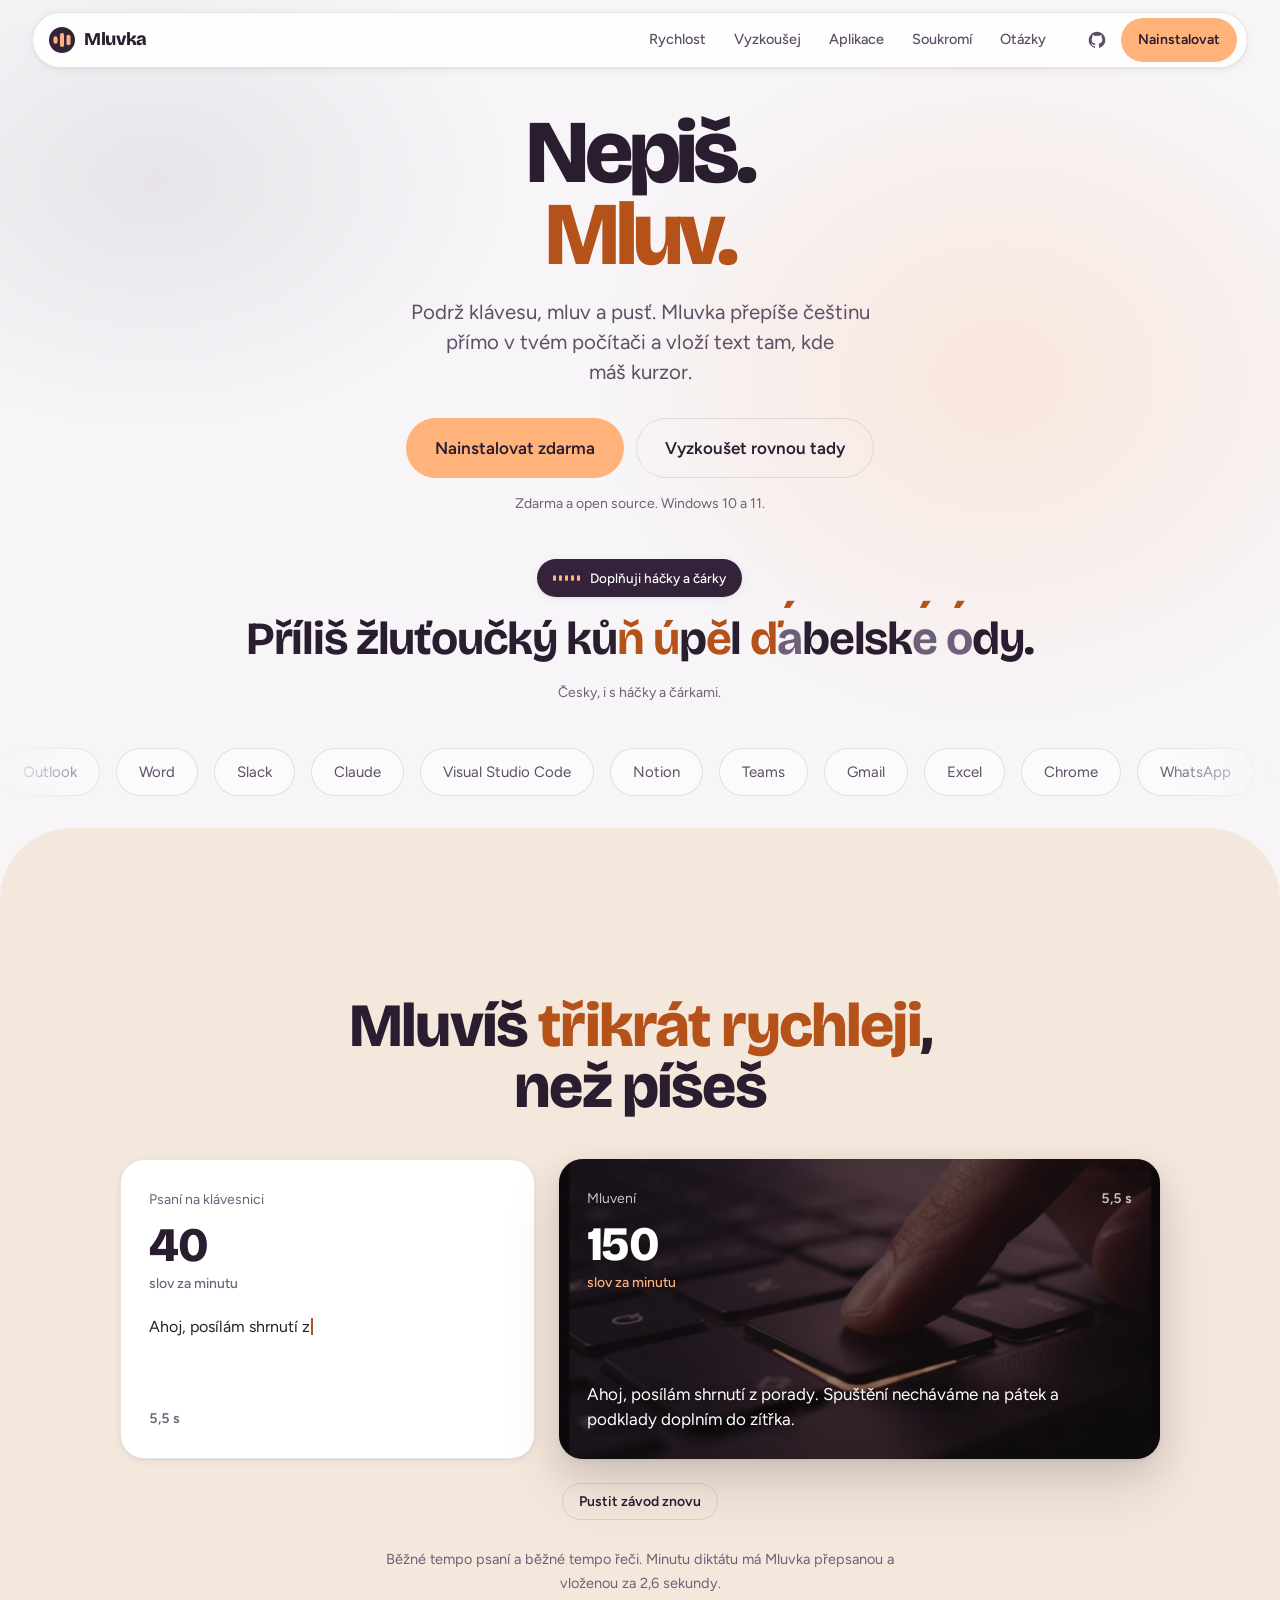
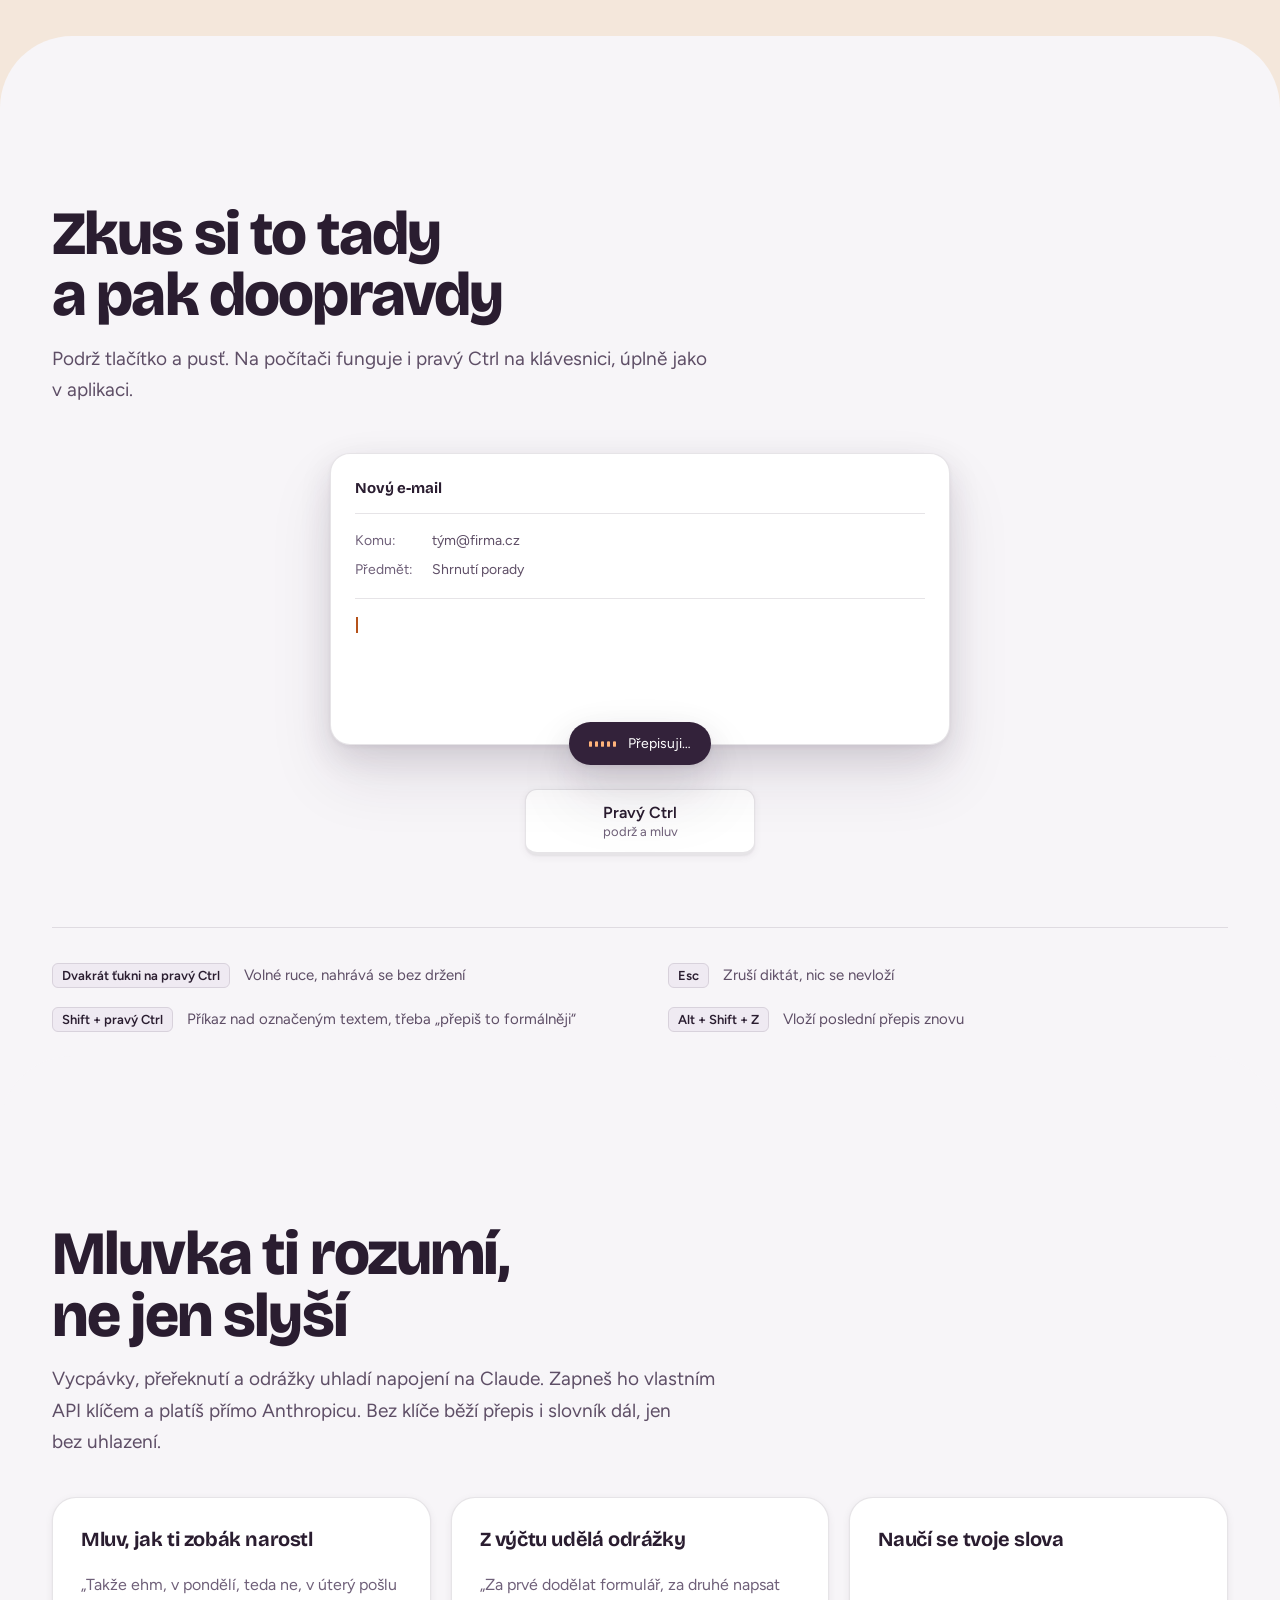
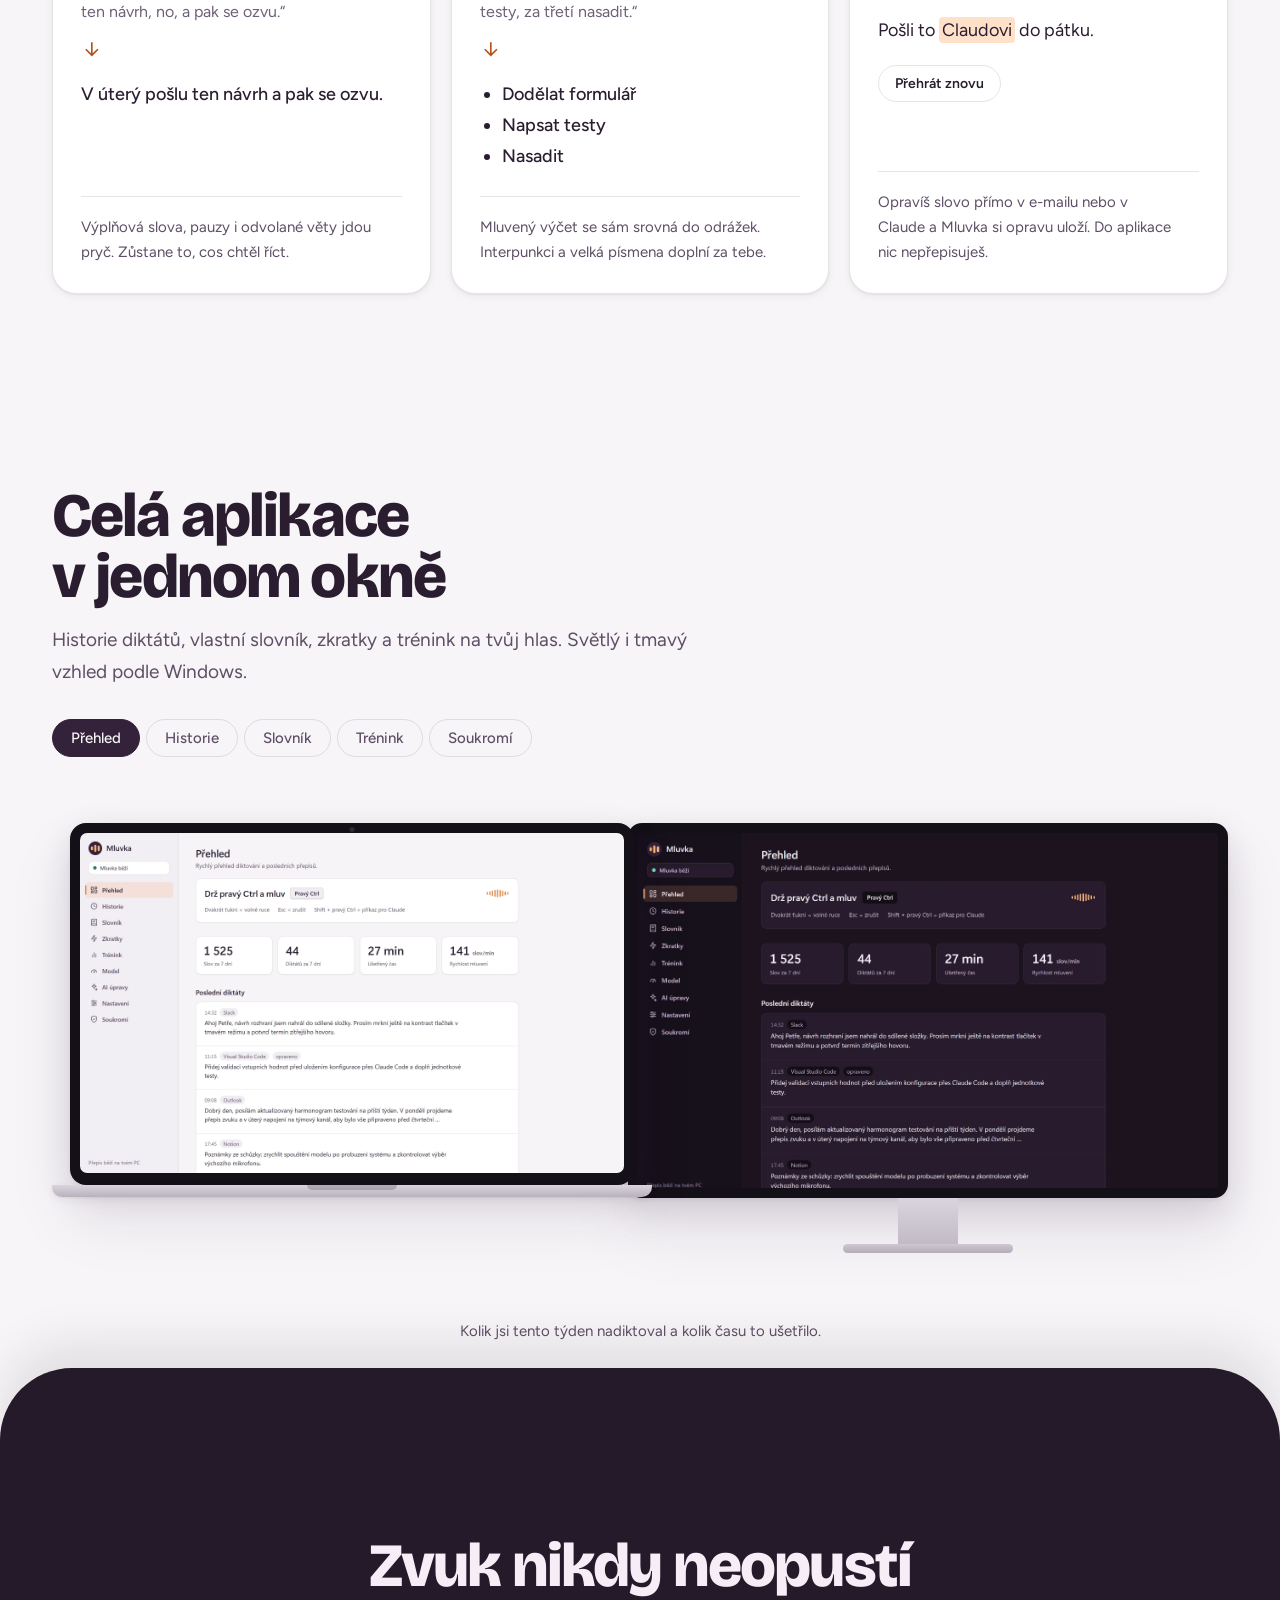
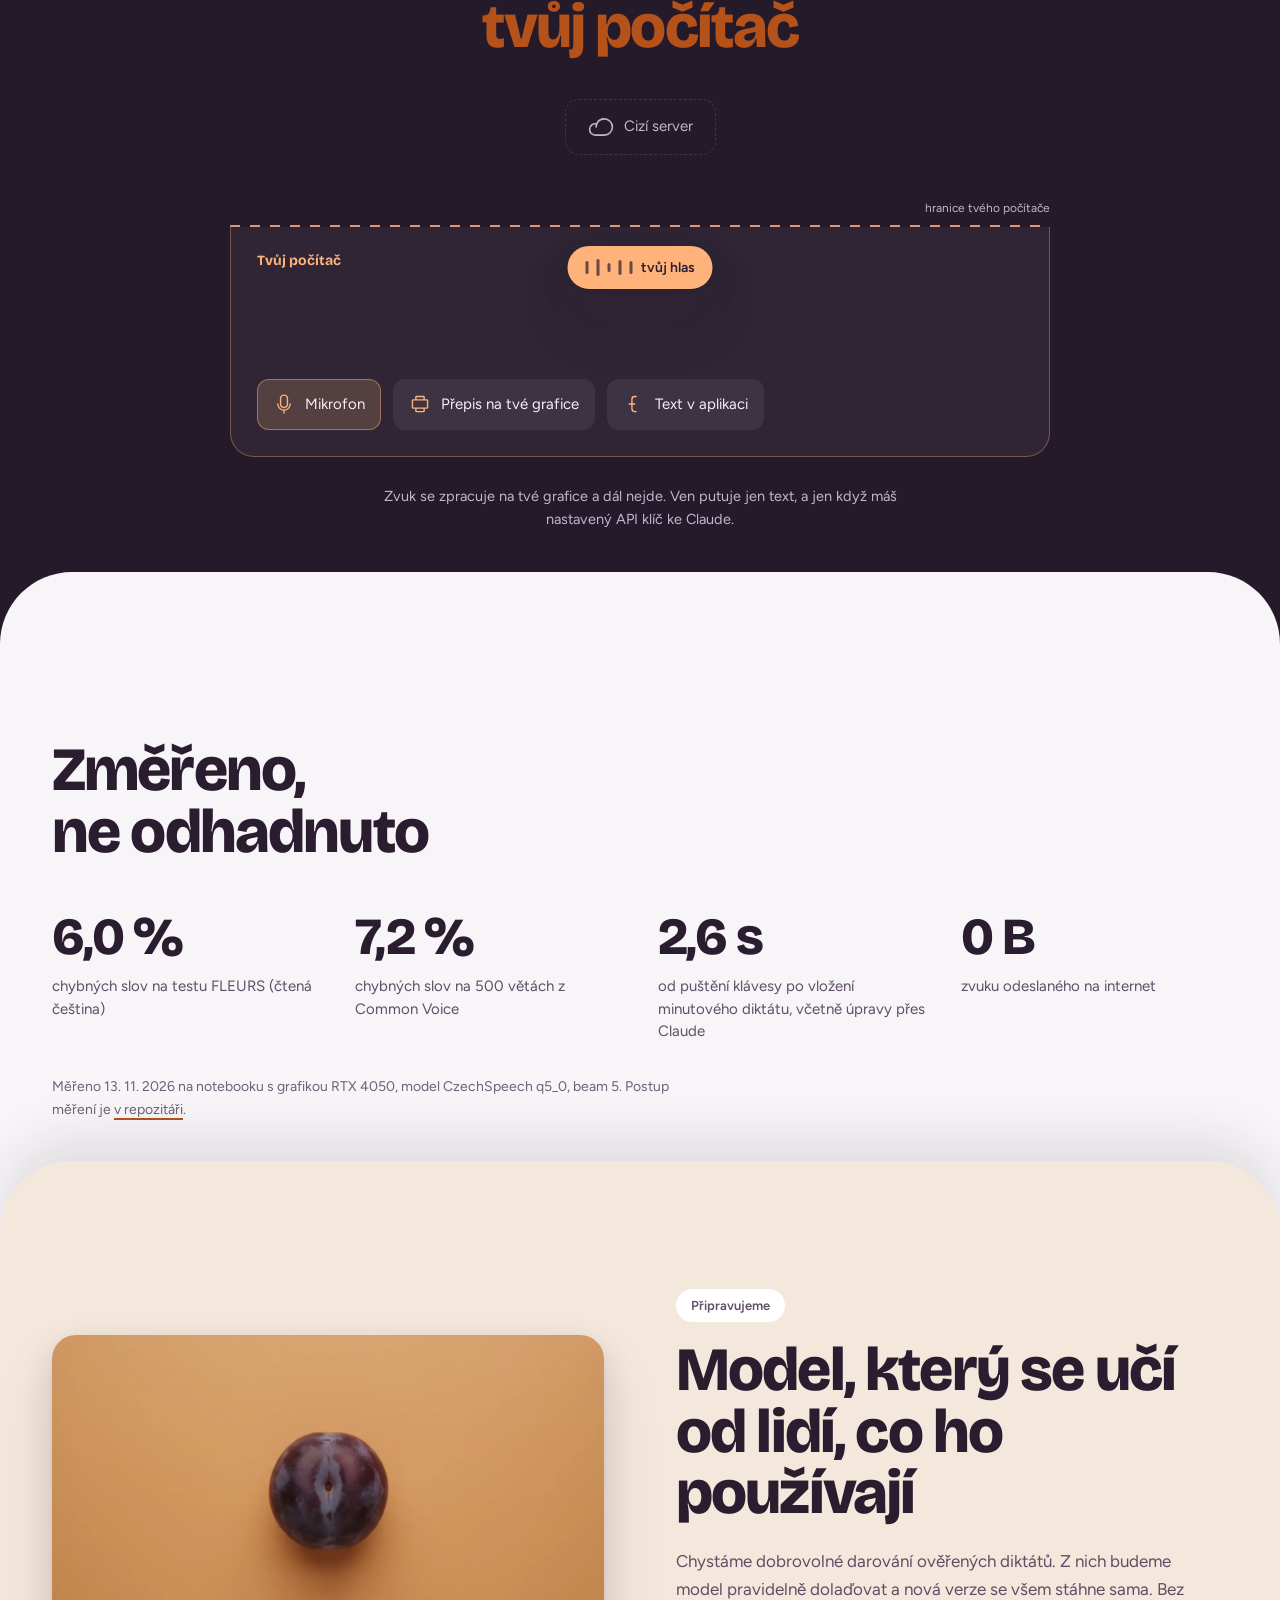
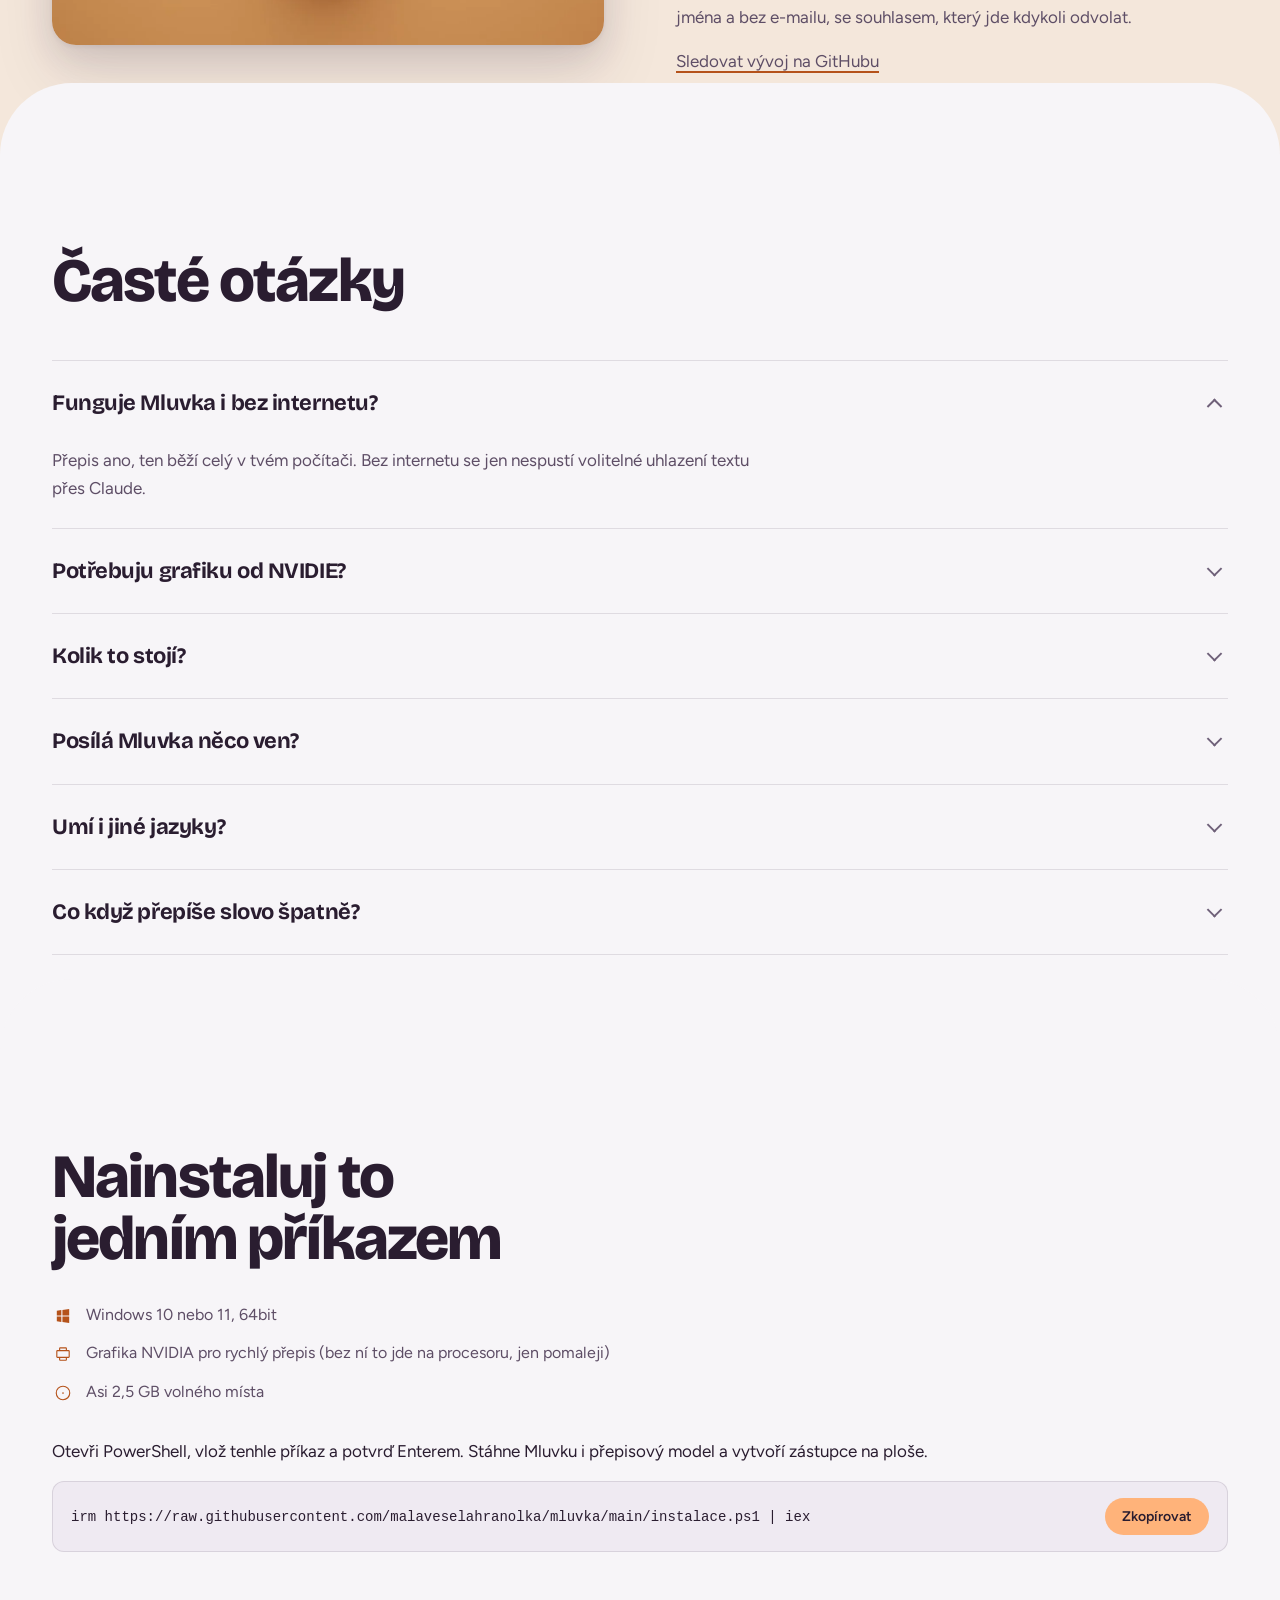
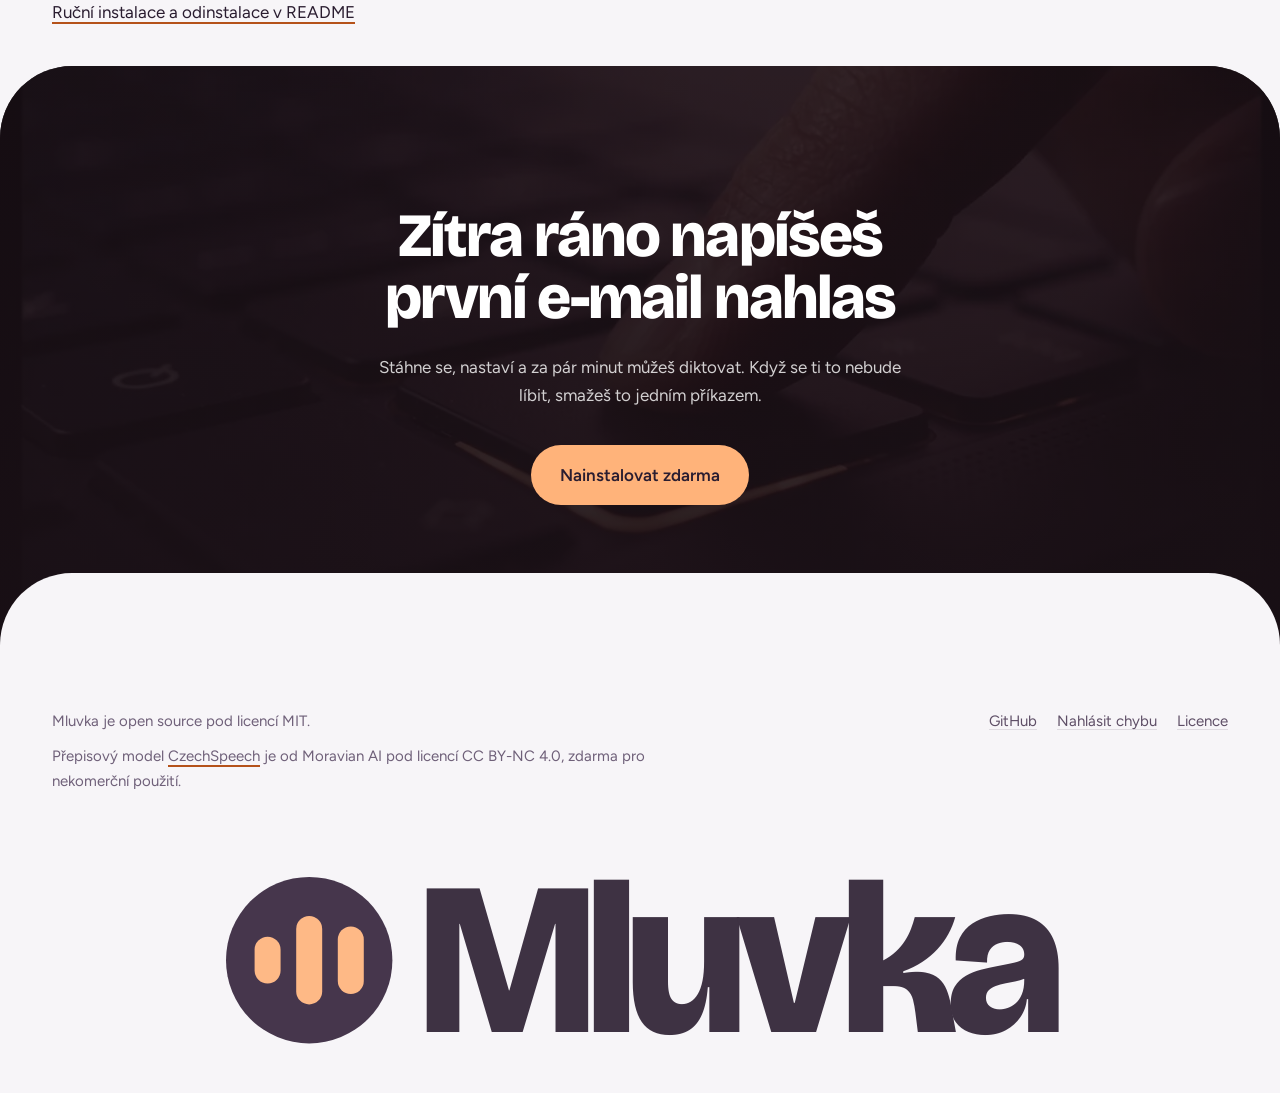
==== commit cb010e8d: "Web: hero s háčky, scény bez scrollování, menší mezery Hero ukazuje diktát, na který dopadnou háčky " ====
--- a/docs/index.html
+++ b/docs/index.html
@@ -51,31 +51,23 @@
 
 <!-- 1. HERO -->
 <section class="hero" id="hero">
-  <div class="snips" aria-hidden="true">
-    <span class="snip s1">tak jo, pošlu ti to do pátku</span>
-    <span class="snip s2">mrkni ještě na ten odstavec</span>
-    <span class="snip s3">schůzka je ve středu v deset</span>
-    <span class="snip s4">díky, ozvu se odpoledne</span>
-  </div>
   <div class="wrap hero-in">
-    <h1 class="rv">Nepiš.<br><span class="hl">Mluv.</span></h1>
-    <p class="lead rv">Podrž klávesu, mluv a pusť. Mluvka přepíše češtinu přímo v tvém počítači a vloží text tam, kde máš kurzor.</p>
-    <div class="cta rv">
-      <a class="btn btn-prim btn-lg" href="#instalace">Nainstalovat zdarma</a>
-      <a class="btn btn-ghost btn-lg" href="#vyzkousej">Vyzkoušet rovnou tady</a>
-    </div>
-    <p class="avail rv">Zdarma a open source. Windows 10 a 11.</p>
-    <div class="wavepill rv" aria-hidden="true">
-      <span class="bars"><i></i><i></i><i></i><i></i><i></i><i></i><i></i></span>
-      Mluvka poslouchá
-    </div>
-  </div>
-</section>
-
-<!-- 2. PÁS APLIKACÍ -->
-<section class="plate plate-dark tight" id="kam">
-  <div class="wrap">
-    <p class="plate-lead">Píše tam, kde zrovna jsi</p>
+    <div class="hero-copy">
+      <h1 class="rv">Nepiš.<br><span class="hl">Mluv.</span></h1>
+      <p class="lead rv">Podrž klávesu, mluv a pusť. Mluvka přepíše češtinu přímo v tvém počítači a vloží text tam, kde máš kurzor.</p>
+      <div class="cta rv">
+        <a class="btn btn-prim btn-lg" href="#instalace">Nainstalovat zdarma</a>
+        <a class="btn btn-ghost btn-lg" href="#vyzkousej">Vyzkoušet rovnou tady</a>
+      </div>
+      <p class="avail rv">Zdarma a open source. Windows 10 a 11.</p>
+    </div>
+  </div>
+  <div class="wrap">
+    <div class="hacky rv" aria-hidden="true">
+      <p class="hacky-pill" id="hacky-pill"><span class="bars"><i></i><i></i><i></i><i></i><i></i></span><span id="hacky-state">Mluvka poslouchá</span></p>
+      <p class="hacky-line" id="hacky-line"></p>
+      <p class="hacky-note">Česky, i s háčky a čárkami.</p>
+    </div>
   </div>
   <div class="ticker" aria-hidden="true">
     <div class="track" id="track">
@@ -95,7 +87,8 @@
           <div class="card-slow" id="card-slow">
             <p class="card-k">Psaní na klávesnici</p>
             <p class="card-v">40 <span>slov za minutu</span></p>
-            <div class="typing" aria-hidden="true"><i></i><i></i><i></i></div>
+            <p class="slow-text"><span id="slow-text"></span><span class="caret" aria-hidden="true"></span></p>
+            <p class="race-time" id="slow-time" aria-hidden="true">0,0 s</p>
           </div>
           <div class="card-fast" id="card-fast">
             <video id="race-video" poster="media/mluvka-video-poster.webp" width="1280" height="720" muted loop playsinline preload="metadata" aria-hidden="true">
@@ -105,9 +98,11 @@
               <p class="card-k">Mluvení</p>
               <p class="card-v">150 <span>slov za minutu</span></p>
             </div>
+            <p class="race-time race-time-fast" id="fast-time" aria-hidden="true">0,0 s</p>
             <p class="race-text" id="race-text" aria-hidden="true"></p>
           </div>
         </div>
+        <p class="race-again"><button class="btn btn-ghost btn-sm" id="race-replay">Pustit závod znovu</button></p>
         <p class="pin-note" id="speed-note">Běžné tempo psaní a běžné tempo řeči. Minutu diktátu má Mluvka přepsanou a vloženou za 2,6 sekundy.</p>
       </div>
     </div>
@@ -149,14 +144,9 @@
   <div class="wrap">
     <h2>Mluvka ti rozumí,<br>ne jen slyší</h2>
     <p class="sub">Vycpávky, přeřeknutí a odrážky uhladí napojení na Claude. Zapneš ho vlastním API klíčem a platíš přímo Anthropicu. Bez klíče běží přepis i slovník dál, jen bez uhlazení.</p>
-    <div class="sticky-wrap">
-      <ol class="feat-list" id="feat-list">
-        <li><button data-f="0" aria-current="true"><span>Mluv, jak ti zobák narostl</span></button></li>
-        <li><button data-f="1">Z výčtu udělá odrážky</button></li>
-        <li><button data-f="2">Naučí se tvoje slova</button></li>
-      </ol>
-      <div class="feat-stage" id="feat-stage">
+    <div class="feat-grid">
         <figure class="feat-card" data-f="0">
+          <h3>Mluv, jak ti zobák narostl</h3>
           <div class="fc-body">
             <p class="fc-raw">„Takže ehm, v pondělí, teda ne, v úterý pošlu ten návrh, no, a pak se ozvu.“</p>
             <p class="fc-arrow" aria-hidden="true">
@@ -166,7 +156,8 @@
           </div>
           <figcaption>Výplňová slova, pauzy i odvolané věty jdou pryč. Zůstane to, cos chtěl říct.</figcaption>
         </figure>
-        <figure class="feat-card" data-f="1" hidden>
+        <figure class="feat-card" data-f="1">
+          <h3>Z výčtu udělá odrážky</h3>
           <div class="fc-body">
             <p class="fc-raw">„Za prvé dodělat formulář, za druhé napsat testy, za třetí nasadit.“</p>
             <p class="fc-arrow" aria-hidden="true">
@@ -180,17 +171,17 @@
           </div>
           <figcaption>Mluvený výčet se sám srovná do odrážek. Interpunkci a velká písmena doplní za tebe.</figcaption>
         </figure>
-        <figure class="feat-card" data-f="2" hidden>
+        <figure class="feat-card" data-f="2">
+          <h3>Naučí se tvoje slova</h3>
           <div class="fc-body">
             <div class="fix" id="fix">
-              <div class="toast" id="fix-toast" hidden>Naučeno: klódovi → Claudovi</div>
+              <div class="toast" id="fix-toast">Naučeno: klódovi → Claudovi</div>
               <p class="fix-line">Pošli to <span class="fix-word" id="fix-word">klódovi</span> do pátku.</p>
             </div>
             <button class="btn btn-ghost btn-sm" id="fix-replay">Přehrát znovu</button>
           </div>
           <figcaption>Opravíš slovo přímo v e-mailu nebo v Claude a Mluvka si opravu uloží. Do aplikace nic nepřepisuješ.</figcaption>
         </figure>
-      </div>
     </div>
   </div>
 </section>
--- a/docs/styles.css
+++ b/docs/styles.css
@@ -36,7 +36,7 @@
 body{margin:0;background:var(--dark);color:var(--ink);font-family:var(--font-b);font-size:17px;line-height:1.65;-webkit-font-smoothing:antialiased;overflow-x:hidden}
 img,video{max-width:100%;height:auto;display:block}
 h1,h2,h3{font-family:var(--font-d);font-weight:800;margin:0;letter-spacing:-.03em;line-height:1.0}
-h1{font-size:clamp(46px,8vw,104px);letter-spacing:-.045em;line-height:.92}
+h1{font-size:clamp(46px,7vw,92px);letter-spacing:-.045em;line-height:.92}
 h2{font-size:clamp(32px,4.8vw,68px)}
 h3{font-size:20px;font-weight:700;letter-spacing:-.02em;line-height:1.3}
 p,li,figcaption,dd{margin:0 0 16px;text-wrap:pretty}
@@ -81,50 +81,57 @@
 /* ---------- desky, které se posouvají přes sebe ---------- */
 .hero{position:sticky;top:0;z-index:0;background:var(--bg);min-height:100dvh;display:grid;place-items:center;padding:120px 0 80px;overflow:hidden}
 main>section:not(.hero){position:relative;z-index:1}
-.sec{background:var(--bg);padding:112px 0}
-.plate{padding:112px 0;border-radius:var(--plate-r) var(--plate-r) 0 0;margin-top:calc(var(--plate-r) * -1);padding-top:calc(112px + var(--plate-r))}
+.sec{background:var(--bg);padding:96px 0}
+.plate{padding:112px 0;border-radius:var(--plate-r) var(--plate-r) 0 0;margin-top:calc(var(--plate-r) * -1);padding-top:calc(96px + var(--plate-r))}
 .plate.tight{padding-top:calc(56px + var(--plate-r));padding-bottom:64px}
 .plate-dark{background:var(--dark);color:var(--on-dark)}
 .plate-dark h2,.plate-dark h3{color:var(--on-dark)}
 .plate-accent{background:var(--warm)}
 .sec+.plate,.plate+.plate{box-shadow:0 -24px 48px rgba(36,26,42,.10)}
-#presnost,#otazky,#instalace,#vyzkousej,#umi,#aplikace{border-radius:var(--plate-r) var(--plate-r) 0 0;margin-top:calc(var(--plate-r) * -1);padding-top:calc(112px + var(--plate-r))}
+#presnost,#otazky,#instalace,#vyzkousej,#umi,#aplikace{border-radius:var(--plate-r) var(--plate-r) 0 0;margin-top:calc(var(--plate-r) * -1);padding-top:calc(96px + var(--plate-r))}
 @media (max-width:860px){.sec{padding:80px 0}.plate{padding:80px 0;padding-top:calc(72px + var(--plate-r))}
   #presnost,#otazky,#instalace,#vyzkousej,#umi,#aplikace{padding-top:calc(72px + var(--plate-r));padding-bottom:80px}}
 
-.sub{color:var(--ink-2);margin-top:18px;max-width:56ch;font-size:19px}
+.sub{color:var(--ink-2);margin-top:16px;max-width:56ch;font-size:19px}
 .plate-dark .sub{color:var(--on-dark-2)}
 .note{font-size:14px;color:var(--ink-3);margin-top:32px;max-width:72ch}
 
 /* ---------- hero ---------- */
+.hero{display:flex;flex-direction:column;justify-content:center;padding:104px 0 calc(var(--plate-r) + 24px)}
 .hero::before{content:"";position:absolute;inset:0;pointer-events:none;
-  background:radial-gradient(55% 45% at 20% 18%, rgba(51,34,58,.07), transparent 70%),
-             radial-gradient(50% 45% at 82% 72%, rgba(232,137,74,.12), transparent 70%)}
-.hero-in{position:relative;z-index:2;text-align:center;display:flex;flex-direction:column;align-items:center}
-.lead{font-size:clamp(18px,1.8vw,24px);color:var(--ink-2);margin:28px 0 0;max-width:38ch;line-height:1.45}
-.cta{display:flex;flex-wrap:wrap;gap:12px;justify-content:center;margin-top:36px}
-.avail{font-size:14px;color:var(--ink-3);margin:18px 0 0}
-.wavepill{display:inline-flex;align-items:center;gap:12px;margin-top:48px;background:var(--plum);color:#fff;padding:11px 22px;border-radius:999px;box-shadow:var(--shadow-2);font-size:14px;font-weight:500}
-@media (prefers-color-scheme: dark){.wavepill{background:#33223A}}
+  background:radial-gradient(45% 55% at 78% 42%, rgba(255,179,122,.22), transparent 70%),
+             radial-gradient(40% 40% at 12% 20%, rgba(51,34,58,.08), transparent 70%)}
+.hero-in{position:relative;z-index:2;width:100%}
+.hero-copy{display:flex;flex-direction:column;align-items:center;text-align:center}
+.lead{font-size:clamp(18px,1.6vw,22px);color:var(--ink-2);margin:22px 0 0;max-width:38ch;line-height:1.45}
+.cta{display:flex;flex-wrap:wrap;justify-content:center;gap:12px;margin-top:30px}
+.avail{font-size:14px;color:var(--ink-3);margin:14px 0 0}
 .bars{display:flex;align-items:center;gap:3px;height:18px}
 .bars i{display:block;width:3px;height:16px;border-radius:999px;background:var(--apricot-2);transform:scaleY(.35);transform-origin:center}
-.wavepill .bars i{animation:wave 1.1s ease-in-out infinite}
-.wavepill .bars i:nth-child(2){animation-delay:.12s}
-.wavepill .bars i:nth-child(3){animation-delay:.24s}
-.wavepill .bars i:nth-child(4){animation-delay:.36s}
-.wavepill .bars i:nth-child(5){animation-delay:.18s}
-.wavepill .bars i:nth-child(6){animation-delay:.30s}
-.wavepill .bars i:nth-child(7){animation-delay:.06s}
 @keyframes wave{0%,100%{transform:scaleY(.3)}50%{transform:scaleY(1)}}
 
-.snips{position:absolute;inset:0;pointer-events:none;z-index:1;overflow:hidden}
-.snip{position:absolute;background:var(--surface);border:1px solid var(--line);border-radius:999px;padding:9px 18px;font-size:13.5px;color:var(--ink-2);box-shadow:var(--shadow-1);white-space:nowrap;opacity:0}
-.s1{top:16%;left:2%;transform:rotate(-7deg)}
-.s2{top:30%;right:2%;transform:rotate(5deg)}
-.s3{bottom:24%;left:4%;transform:rotate(4deg)}
-.s4{bottom:16%;right:4%;transform:rotate(-5deg)}
-@media (max-width:1180px){.s1{left:-6%}.s2{right:-6%}}
-@media (max-width:980px){.s2,.s4{display:none}.s1{top:9%;left:-16%}.s3{bottom:10%;left:-12%}}
+/* háčky: věta se nadiktuje holými písmeny a diakritika na ně spadne */
+.hacky{position:relative;z-index:2;display:flex;flex-direction:column;align-items:center;text-align:center;margin-top:44px}
+.hacky-pill{display:inline-flex;align-items:center;gap:10px;margin:0 0 14px;background:#33223A;color:#fff;padding:8px 16px;border-radius:999px;font-size:13.5px;font-weight:500;box-shadow:var(--shadow-1);transition:opacity .25s var(--ease)}
+.hacky-pill.idle{opacity:.45}
+.hacky-pill.idle .bars i{animation:none}
+.hacky-pill .bars i{animation:wave 1s ease-in-out infinite}
+.hacky-pill .bars i:nth-child(2){animation-delay:.15s}
+.hacky-pill .bars i:nth-child(3){animation-delay:.3s}
+.hacky-pill .bars i:nth-child(4){animation-delay:.1s}
+.hacky-pill .bars i:nth-child(5){animation-delay:.25s}
+.hacky-line{margin:0;min-height:1.25em;font-family:var(--font-d);font-weight:700;font-size:clamp(26px,3.6vw,48px);letter-spacing:-.025em;line-height:1.2;color:var(--ink);text-wrap:balance}
+.hacky-line .w{display:inline-block;white-space:nowrap;animation:wordin .28s var(--ease) both}
+@keyframes wordin{from{opacity:0;transform:translateY(10px)}}
+.hacky-line .c{position:relative;display:inline-block;transition:color .3s var(--ease)}
+.hacky-line .c.bare{color:var(--ink-3)}
+.hacky-line .c.landed{color:var(--apricot)}
+.hacky-line .mark{position:absolute;left:50%;top:-.42em;transform:translateX(-50%);color:var(--apricot);font-weight:800;pointer-events:none;animation:drop .5s cubic-bezier(.34,1.4,.64,1) both}
+@keyframes drop{from{opacity:0;transform:translate(-50%,-1.4em) rotate(-25deg)}to{opacity:1;transform:translate(-50%,0)}}
+@media (max-width:860px){.hacky-line{min-height:2.4em}}
+.hacky-note{margin:12px 0 0;font-size:14px;color:var(--ink-3)}
+.hero .ticker{width:100%;margin-top:44px;position:relative;z-index:2}
+.hero .track span{border-color:var(--line);color:var(--ink-2);background:color-mix(in srgb,var(--surface) 60%,transparent)}
 
 /* vstupní animace */
 .rv{opacity:0;transform:translateY(24px)}
@@ -132,11 +139,8 @@
 .loaded .rv:nth-child(2){transition-delay:.06s}
 .loaded .rv:nth-child(3){transition-delay:.12s}
 .loaded .rv:nth-child(4){transition-delay:.18s}
-.loaded .rv:nth-child(5){transition-delay:.24s}
-.loaded .snip{opacity:1;transition:opacity .6s var(--ease) .35s,transform .7s var(--spring) .35s}
 
 /* ---------- pás aplikací ---------- */
-.plate-lead{text-align:center;color:var(--on-dark);font-family:var(--font-d);font-weight:700;font-size:clamp(20px,2.4vw,30px);letter-spacing:-.02em;margin:0 0 32px}
 .ticker{overflow:hidden;mask-image:linear-gradient(90deg,transparent,#000 10%,#000 90%,transparent)}
 .track{display:flex;gap:16px;width:max-content;animation:roll 42s linear infinite}
 .track span{flex:none;border:1px solid var(--line-dark);border-radius:999px;padding:11px 22px;font-size:15px;color:var(--on-dark);white-space:nowrap}
@@ -144,37 +148,31 @@
 .ticker:hover .track{animation-play-state:paused}
 
 /* ---------- přilepené scény ---------- */
-.pin-outer{height:320vh;position:relative}
-.pin-inner{position:sticky;top:0;height:100dvh;display:grid;align-content:safe center;padding-top:80px;overflow:hidden}
-.pin-title{text-align:center;margin-bottom:clamp(28px,4vh,56px)}
-.pin-note{text-align:center;color:var(--ink-3);font-size:14.5px;max-width:60ch;margin:clamp(24px,4vh,48px) auto 0;transition:opacity .4s var(--ease)}
+.pin-outer{position:relative}
+.pin-title{text-align:center;margin-bottom:40px}
+.pin-note{text-align:center;color:var(--ink-3);font-size:14.5px;max-width:60ch;margin:28px auto 0;transition:opacity .4s var(--ease)}
 .plate-dark .pin-note{color:var(--on-dark-2)}
-@media (min-width:861px) and (max-height:780px){.pin-title{font-size:clamp(30px,3.4vw,46px)}}
-@media (max-width:860px){.pin-outer{height:auto}.pin-inner{position:static;height:auto;padding-top:0;overflow:visible}}
 
 /* závod rychlosti */
-.race{display:flex;gap:28px;align-items:center;justify-content:center;min-height:min(46vh,380px)}
-.card-slow{flex:0 0 300px;background:var(--surface);border:1px solid var(--line);border-radius:24px;padding:28px;box-shadow:var(--shadow-1);transform-origin:center right}
+.race{display:grid;gap:20px;max-width:1040px;margin:0 auto}
+@media (min-width:861px){.race{grid-template-columns:1fr 1.45fr;gap:24px}}
+.card-slow{display:flex;flex-direction:column;background:var(--surface);border:1px solid var(--line);border-radius:24px;padding:28px;box-shadow:var(--shadow-1)}
 .card-k{font-size:14px;color:var(--ink-3);margin:0 0 10px}
 .card-v{font-family:var(--font-d);font-weight:800;font-size:48px;letter-spacing:-.03em;line-height:1;margin:0;color:var(--ink)}
 .card-v span{display:block;font-family:var(--font-b);font-weight:500;font-size:14px;letter-spacing:0;color:var(--ink-3);margin-top:8px}
-.typing{display:flex;gap:5px;margin-top:22px}
-.typing i{width:7px;height:7px;border-radius:50%;background:var(--ink-3);opacity:.4}
-
-.card-fast{position:relative;flex:0 0 min(640px,54vw);aspect-ratio:16/9;border-radius:24px;overflow:hidden;box-shadow:var(--shadow-2);background:#1a1016;transform-origin:center;container-type:inline-size}
-.card-fast video{position:absolute;inset:0;width:100%;height:100%;object-fit:cover;opacity:.55}
-.card-fast-top{position:relative;padding:clamp(14px,4.4cqw,26px) clamp(16px,4.8cqw,28px)}
-.card-fast .card-v{font-size:clamp(26px,7.6cqw,48px)}
-.card-fast .card-v span{font-size:clamp(11px,2.3cqw,14px);margin-top:clamp(4px,1.4cqw,8px)}
+.slow-text{margin:24px 0 0;color:var(--ink);font-size:16px;line-height:1.5;min-height:4.5em}
+.race-time{margin:auto 0 0;padding-top:16px;font-size:14px;font-weight:600;color:var(--ink-3);font-variant-numeric:tabular-nums}
+.race-time.done{color:var(--apricot)}
+.card-fast{position:relative;display:flex;flex-direction:column;min-height:300px;border-radius:24px;overflow:hidden;box-shadow:var(--shadow-2);background:#1a1016}
+.card-fast video{position:absolute;inset:0;width:100%;height:100%;object-fit:cover;opacity:.5}
+.card-fast-top{position:relative;padding:28px}
 .card-fast .card-k{color:rgba(255,255,255,.75)}
 .card-fast .card-v{color:#fff}
 .card-fast .card-v span{color:var(--apricot-2)}
-.race-text{position:absolute;left:clamp(16px,4.8cqw,28px);right:clamp(16px,4.8cqw,28px);bottom:clamp(12px,4cqw,24px);margin:0;color:#fff;font-size:clamp(10px,3cqw,16px);line-height:1.5;text-shadow:0 1px 10px rgba(0,0,0,.55)}
-@media (max-width:860px){
-  .race{flex-direction:column;gap:20px;min-height:0}
-  .card-slow{flex:none;width:100%}
-  .card-fast{flex:none;width:100%}
-}
+.race-time-fast{position:absolute;top:28px;right:28px;margin:0;padding:0;color:rgba(255,255,255,.75)}
+.race-time-fast.done{color:var(--apricot-2)}
+.race-text{position:relative;margin:auto 0 0;padding:0 28px 26px;color:#fff;font-size:17px;line-height:1.5;min-height:4.5em;text-shadow:0 1px 10px rgba(0,0,0,.55)}
+.race-again{text-align:center;margin:24px 0 0}
 
 /* soukromí */
 .priv{position:relative;width:min(820px,100%);margin:0 auto;display:flex;flex-direction:column;align-items:center}
@@ -225,39 +223,29 @@
 .keys dd{margin:0;color:var(--ink-2);font-size:15px}
 kbd{font-family:var(--font-b);font-size:13px;font-weight:600;background:var(--sunk);border:1px solid var(--line);border-radius:6px;padding:4px 9px;white-space:nowrap;color:var(--ink)}
 
-/* ---------- lepivý seznam vlastností ---------- */
-.sticky-wrap{display:grid;gap:40px;margin-top:56px}
-@media (min-width:980px){.sticky-wrap{grid-template-columns:minmax(220px,30%) 1fr;gap:64px;align-items:start}}
-.feat-list{list-style:none;margin:0;padding:0;display:grid;gap:4px}
-@media (min-width:980px){.feat-list{position:sticky;top:120px}}
-.feat-list button{display:block;width:100%;text-align:left;background:transparent;border:0;border-left:2px solid var(--line);padding:12px 0 12px 18px;font-family:var(--font-b);font-size:17px;font-weight:500;color:var(--ink-3);cursor:pointer;transition:color .3s ease,border-color .3s ease}
-.feat-list button:hover{color:var(--ink-2)}
-.feat-list button[aria-current="true"]{color:var(--ink);border-left-color:var(--apricot);font-weight:600}
-@media (max-width:979px){.feat-list{grid-auto-flow:column;grid-auto-columns:max-content;overflow-x:auto;gap:8px;scrollbar-width:none;padding-bottom:4px}
-  .feat-list::-webkit-scrollbar{display:none}
-  .feat-list button{border-left:0;border:1px solid var(--line);border-radius:999px;padding:9px 16px;font-size:15px;white-space:nowrap}
-  .feat-list button[aria-current="true"]{border-color:var(--apricot);background:var(--surface)}}
-
-.feat-stage{position:relative;min-height:340px}
-.feat-card{margin:0;background:var(--surface);border:1px solid var(--line);border-radius:24px;box-shadow:var(--shadow-2);padding:32px;animation:cardin .32s var(--spring)}
+/* ---------- vlastnosti ---------- */
+.feat-grid{display:grid;gap:20px;margin-top:40px}
+@media (min-width:980px){.feat-grid{grid-template-columns:repeat(3,1fr)}}
+.feat-card{margin:0;display:flex;flex-direction:column;background:var(--surface);border:1px solid var(--line);border-radius:24px;box-shadow:var(--shadow-1);padding:28px}
+.feat-card h3{margin:0 0 20px}
 @keyframes cardin{from{opacity:0;transform:translateY(14px) scale(.985)}}
-.fc-body{min-height:200px;display:flex;flex-direction:column;justify-content:center;gap:4px}
-.fc-raw{color:var(--ink-3);font-size:17px;margin:0}
+.fc-body{flex:1;display:flex;flex-direction:column;justify-content:flex-start;align-items:flex-start;gap:4px}
+.fc-raw{color:var(--ink-3);font-size:16px;margin:0}
 .fc-arrow{margin:10px 0;color:var(--apricot)}
-.fc-out{font-size:20px;font-weight:500;color:var(--ink);margin:0;line-height:1.5}
+.fc-out{font-size:18px;font-weight:500;color:var(--ink);margin:0;line-height:1.5}
 .fc-bullets{padding-left:22px}
 .fc-bullets li{margin-bottom:4px}
-.feat-card figcaption{margin-top:26px;padding-top:20px;border-top:1px solid var(--line);color:var(--ink-2);font-size:15px}
-
-.fix{position:relative;padding:26px 0 8px}
-.fix-line{margin:0;font-size:20px;line-height:1.6}
+.feat-card figcaption{margin-top:22px;padding-top:18px;border-top:1px solid var(--line);color:var(--ink-2);font-size:15px}
+
+.fix{position:relative;padding:44px 0 0}
+.fix-line{margin:0 0 16px;font-size:18px;line-height:1.6}
 .fix-word{border-radius:4px;padding:2px 3px;transition:background .25s var(--ease)}
 .fix-word.sel{background:rgba(255,179,122,.4)}
-.toast{position:absolute;top:-10px;left:0;background:var(--plum);color:#fff;border-radius:999px;padding:9px 18px;font-size:14px;box-shadow:var(--shadow-2);animation:cardin .3s var(--spring)}
+.toast{position:absolute;top:0;left:0;background:var(--plum);color:#fff;border-radius:999px;padding:9px 18px;font-size:14px;box-shadow:var(--shadow-2);animation:cardin .3s var(--spring)}
 @media (prefers-color-scheme: dark){.toast{background:#33223A}}
 
 /* ---------- zařízení ---------- */
-.tabs{display:flex;gap:6px;margin:36px 0 52px;overflow-x:auto;scrollbar-width:none;padding-bottom:2px}
+.tabs{display:flex;gap:6px;margin:32px 0;overflow-x:auto;scrollbar-width:none;padding-bottom:2px}
 .tabs::-webkit-scrollbar{display:none}
 .tabs button{flex:none;background:transparent;border:1px solid var(--line);border-radius:999px;padding:9px 18px;font-family:var(--font-b);font-size:15px;font-weight:500;color:var(--ink-2);cursor:pointer;transition:background .2s ease,color .3s ease,border-color .2s ease}
 .tabs button:hover{background:var(--sunk);color:var(--ink)}
@@ -277,13 +265,13 @@
 .laptop .base span{position:absolute;top:0;left:50%;transform:translateX(-50%);width:90px;height:5px;border-radius:0 0 6px 6px;background:rgba(0,0,0,.18)}
 @media (prefers-color-scheme: dark){.laptop .base{background:linear-gradient(180deg,#4a434f,#332d38)}}
 @media (min-width:980px){
-  .devices{display:block;min-height:540px}
+  .devices{display:block;min-height:470px}
   .monitor{display:block;margin:0;position:absolute;right:0;top:0;width:57%;max-width:600px}
   .monitor .screen{background:#141018;border:10px solid #141018;border-radius:14px;aspect-ratio:16/10;box-shadow:var(--shadow-2)}
   .monitor .screen img{width:100%;height:100%;object-fit:cover;object-position:top left}
   .monitor .stand{width:60px;height:46px;margin:0 auto;background:linear-gradient(180deg,#d9d4de,#c2bbc7)}
   .monitor .foot{width:170px;height:9px;margin:0 auto;border-radius:6px;background:linear-gradient(180deg,#cfc8d3,#b3abb8)}
-  .laptop{position:relative;z-index:2;margin:124px 0 0;width:55%;max-width:600px}
+  .laptop{position:relative;z-index:2;margin:64px 0 0;width:55%;max-width:600px}
   .mode-switch{display:none!important}
 }
 @media (prefers-color-scheme: dark){
@@ -326,6 +314,7 @@
 .fi{display:grid;place-items:center;flex:none}
 .req .fi{width:22px;height:22px;margin-top:3px;color:var(--apricot)}
 .cmd{display:flex;align-items:center;gap:14px;flex-wrap:wrap;background:var(--sunk);border:1px solid var(--line);border-radius:12px;padding:16px 18px;margin-bottom:8px}
+.faq code{font-family:ui-monospace,"Cascadia Mono",Consolas,monospace;font-size:.88em;background:var(--sunk);border:1px solid var(--line);border-radius:6px;padding:3px 8px;white-space:nowrap;color:var(--ink)}
 .cmd code{font-family:ui-monospace,"Cascadia Mono",Consolas,monospace;font-size:14px;line-height:1.6;word-break:break-all;flex:1;min-width:0;color:var(--ink)}
 .copy-live{font-size:14px;color:var(--apricot);min-height:22px;margin:0 0 16px}
 
@@ -359,7 +348,8 @@
   .flyer{position:static;height:auto;transform:none!important;margin:0 0 16px;text-align:center}
   .fly-audio,.fly-text{position:static;transform:none}
   .fly-audio{display:none}
-  .hero{min-height:auto;padding:116px 0 72px}
+  .hero{position:relative;min-height:auto;padding:104px 0 calc(var(--plate-r) + 24px)}
+  .hero .ticker{margin-top:48px}
   .final{padding:96px 0}
 }
 
@@ -368,6 +358,4 @@
   *,*::before,*::after{animation-duration:.001ms!important;animation-iteration-count:1!important;transition-duration:.001ms!important}
   .rv{opacity:1;transform:none}
   .track{animation:none}
-  .pin-outer{height:auto}
-  .pin-inner{position:static;height:auto;padding-top:0;overflow:visible}
-}
+}
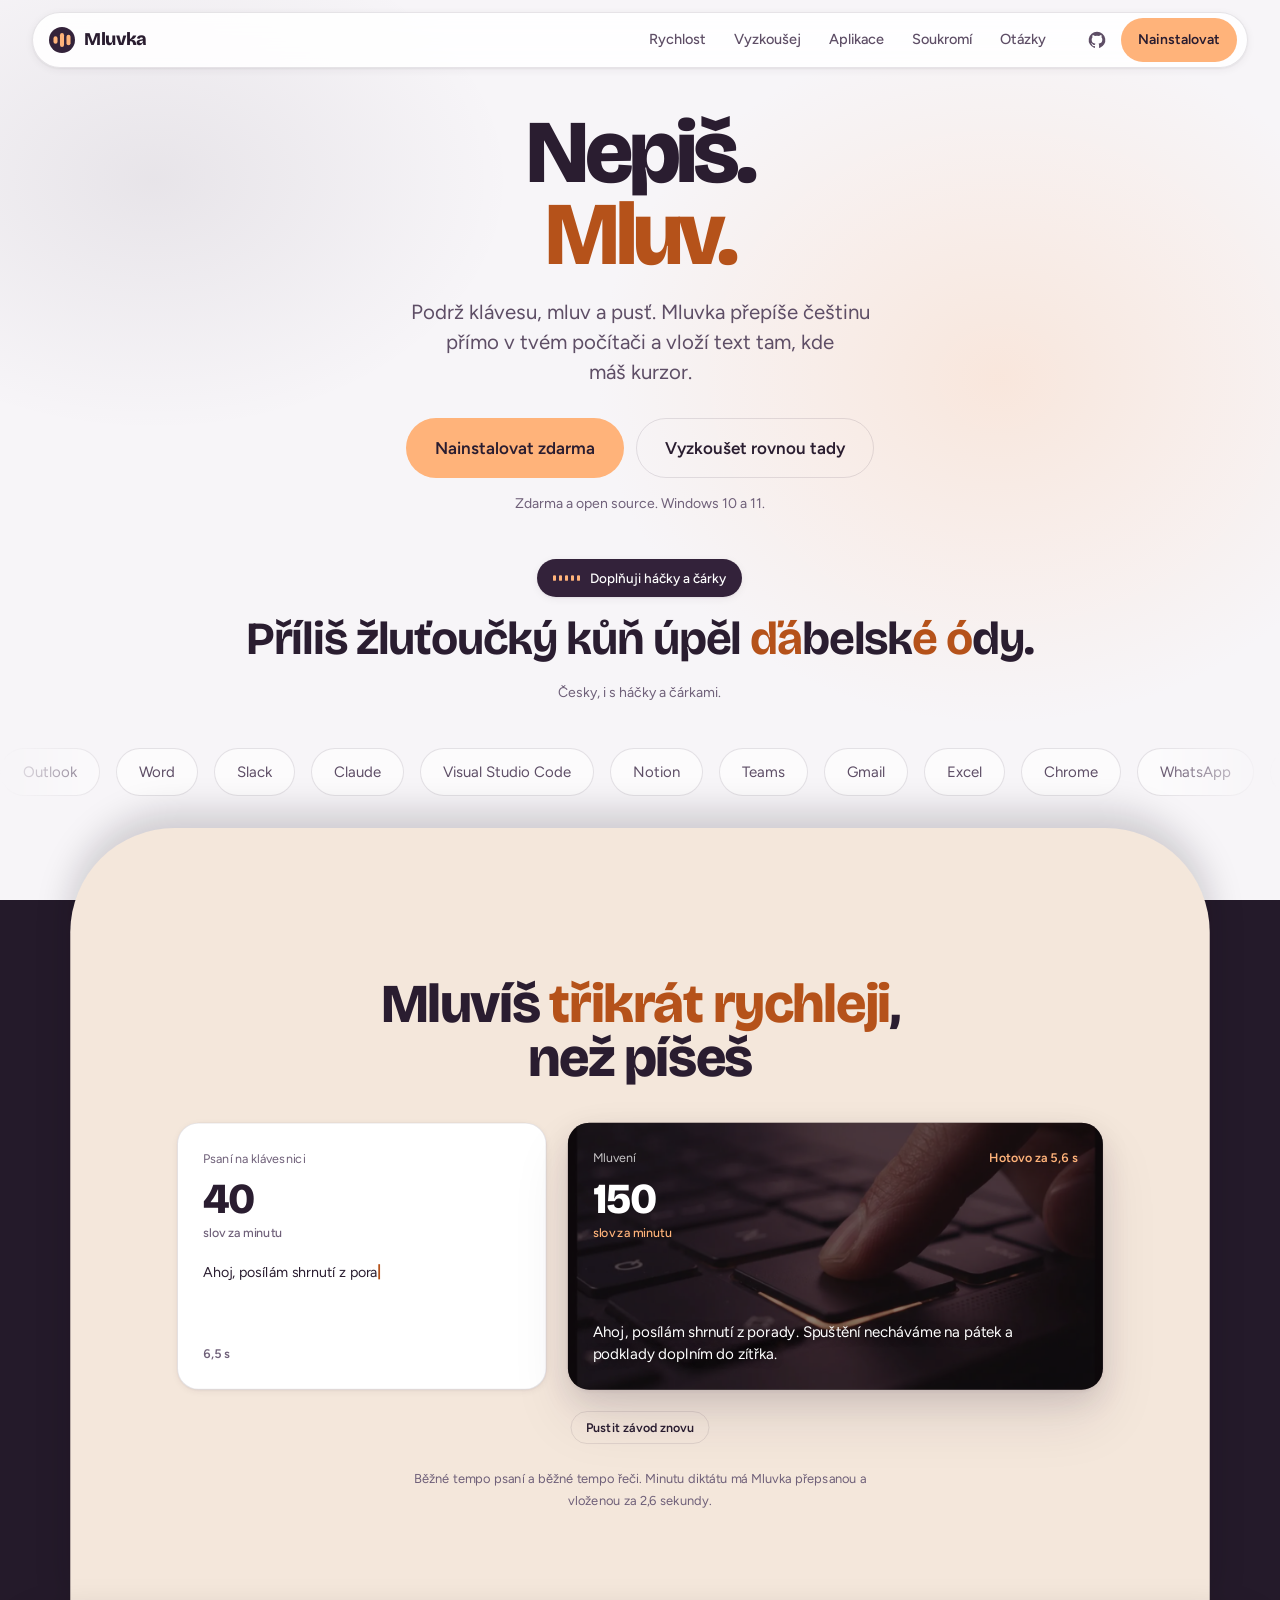
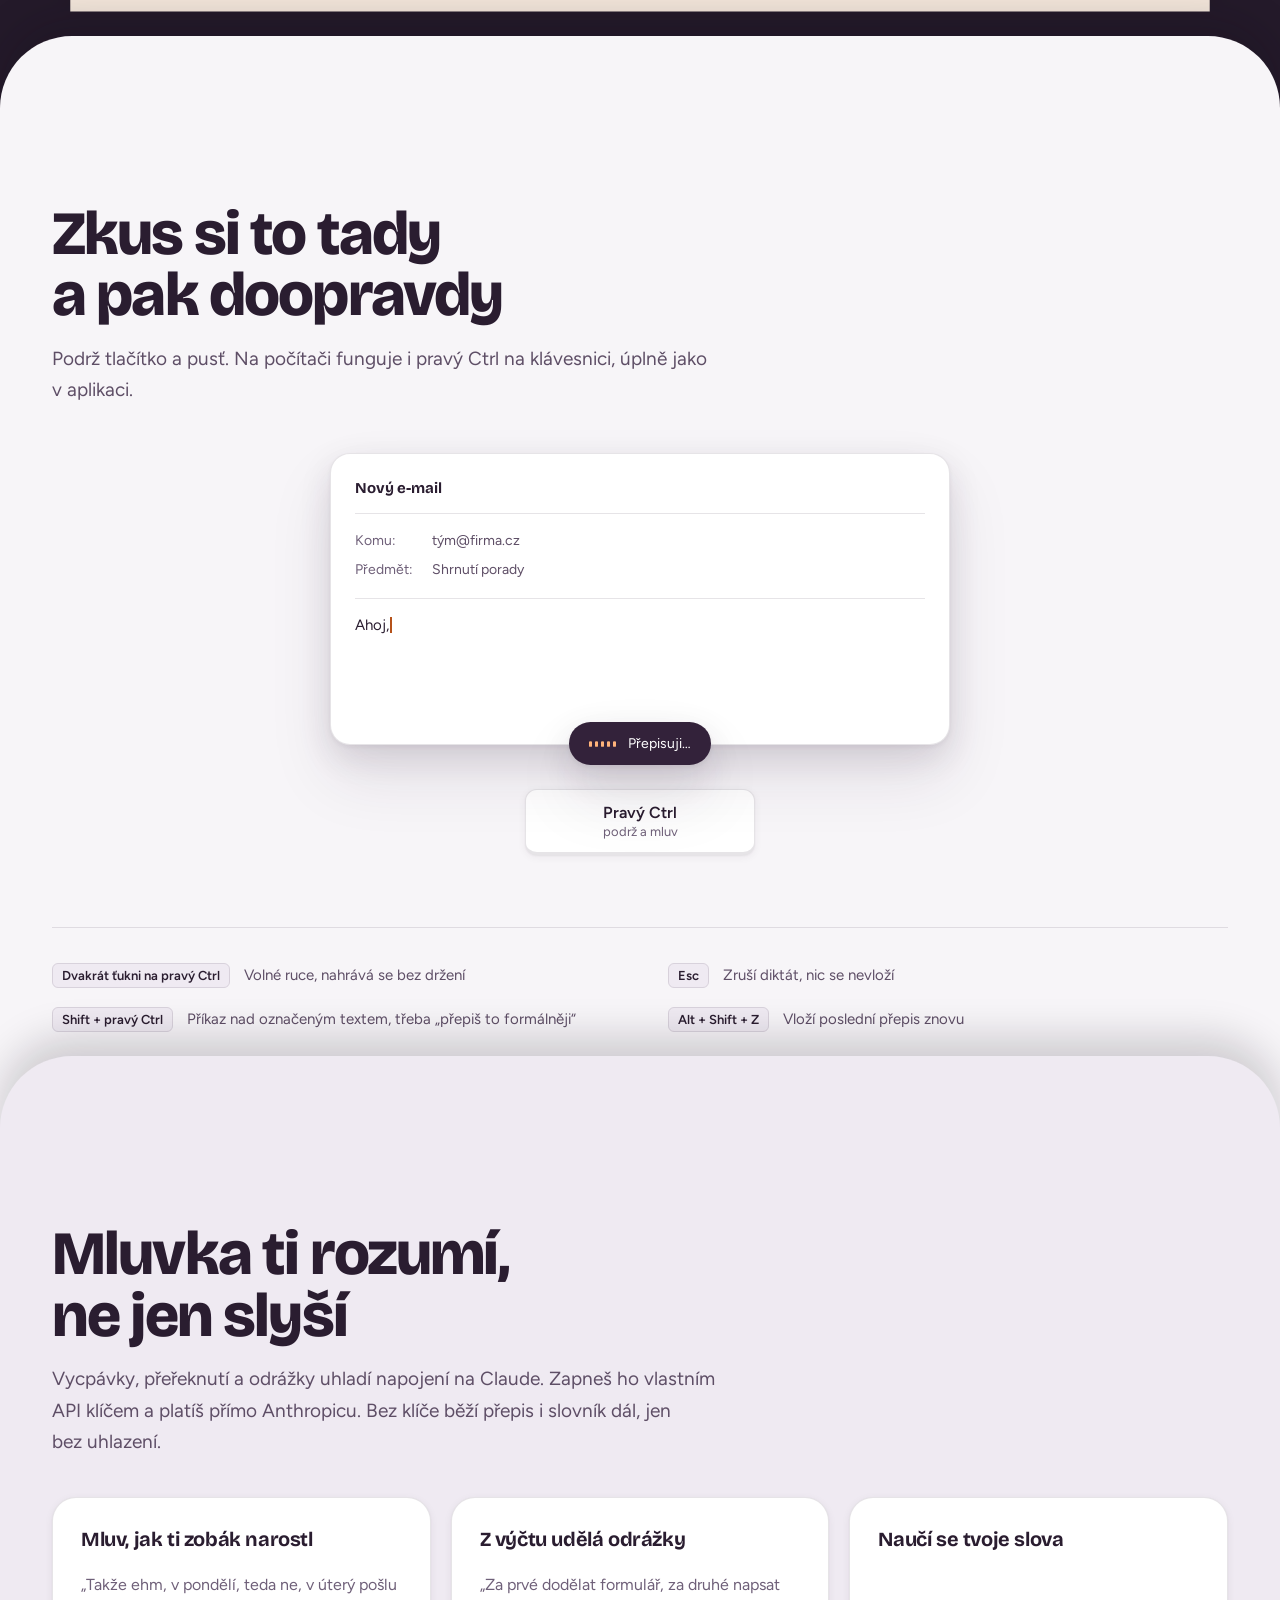
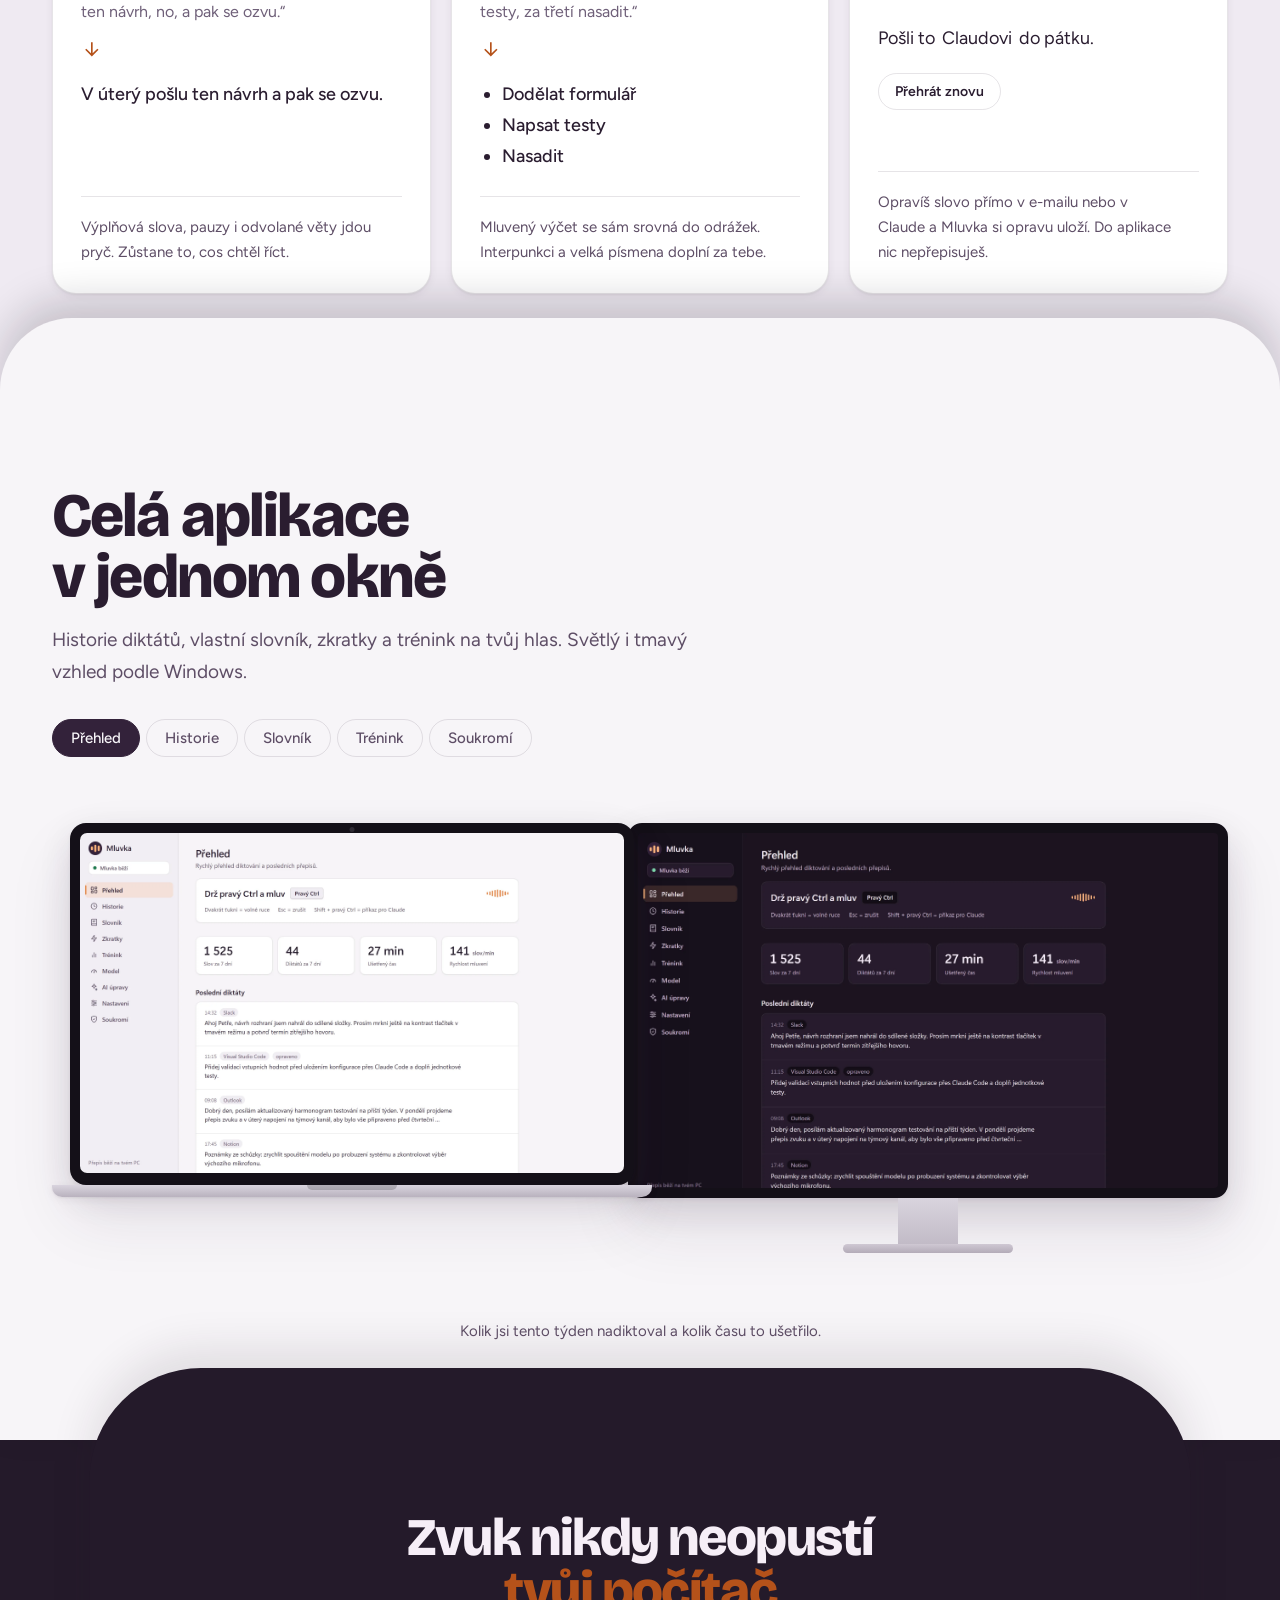
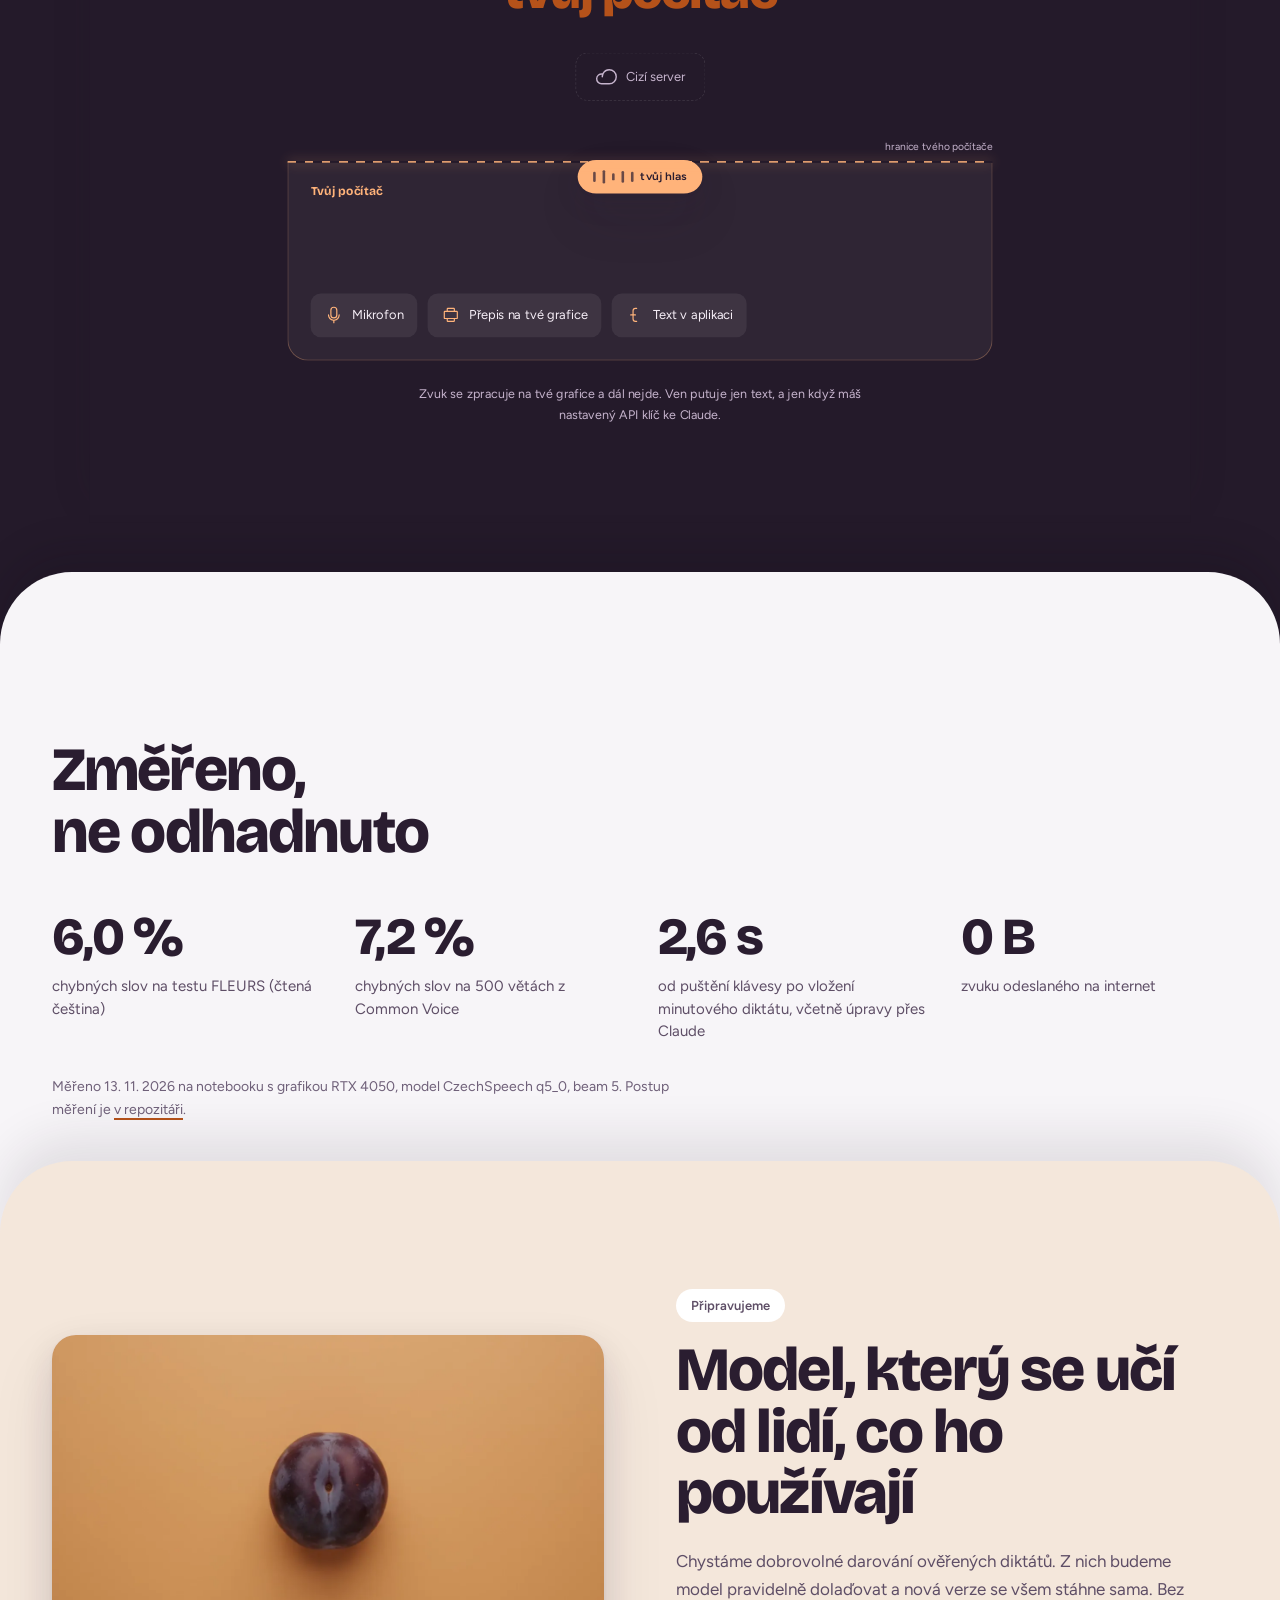
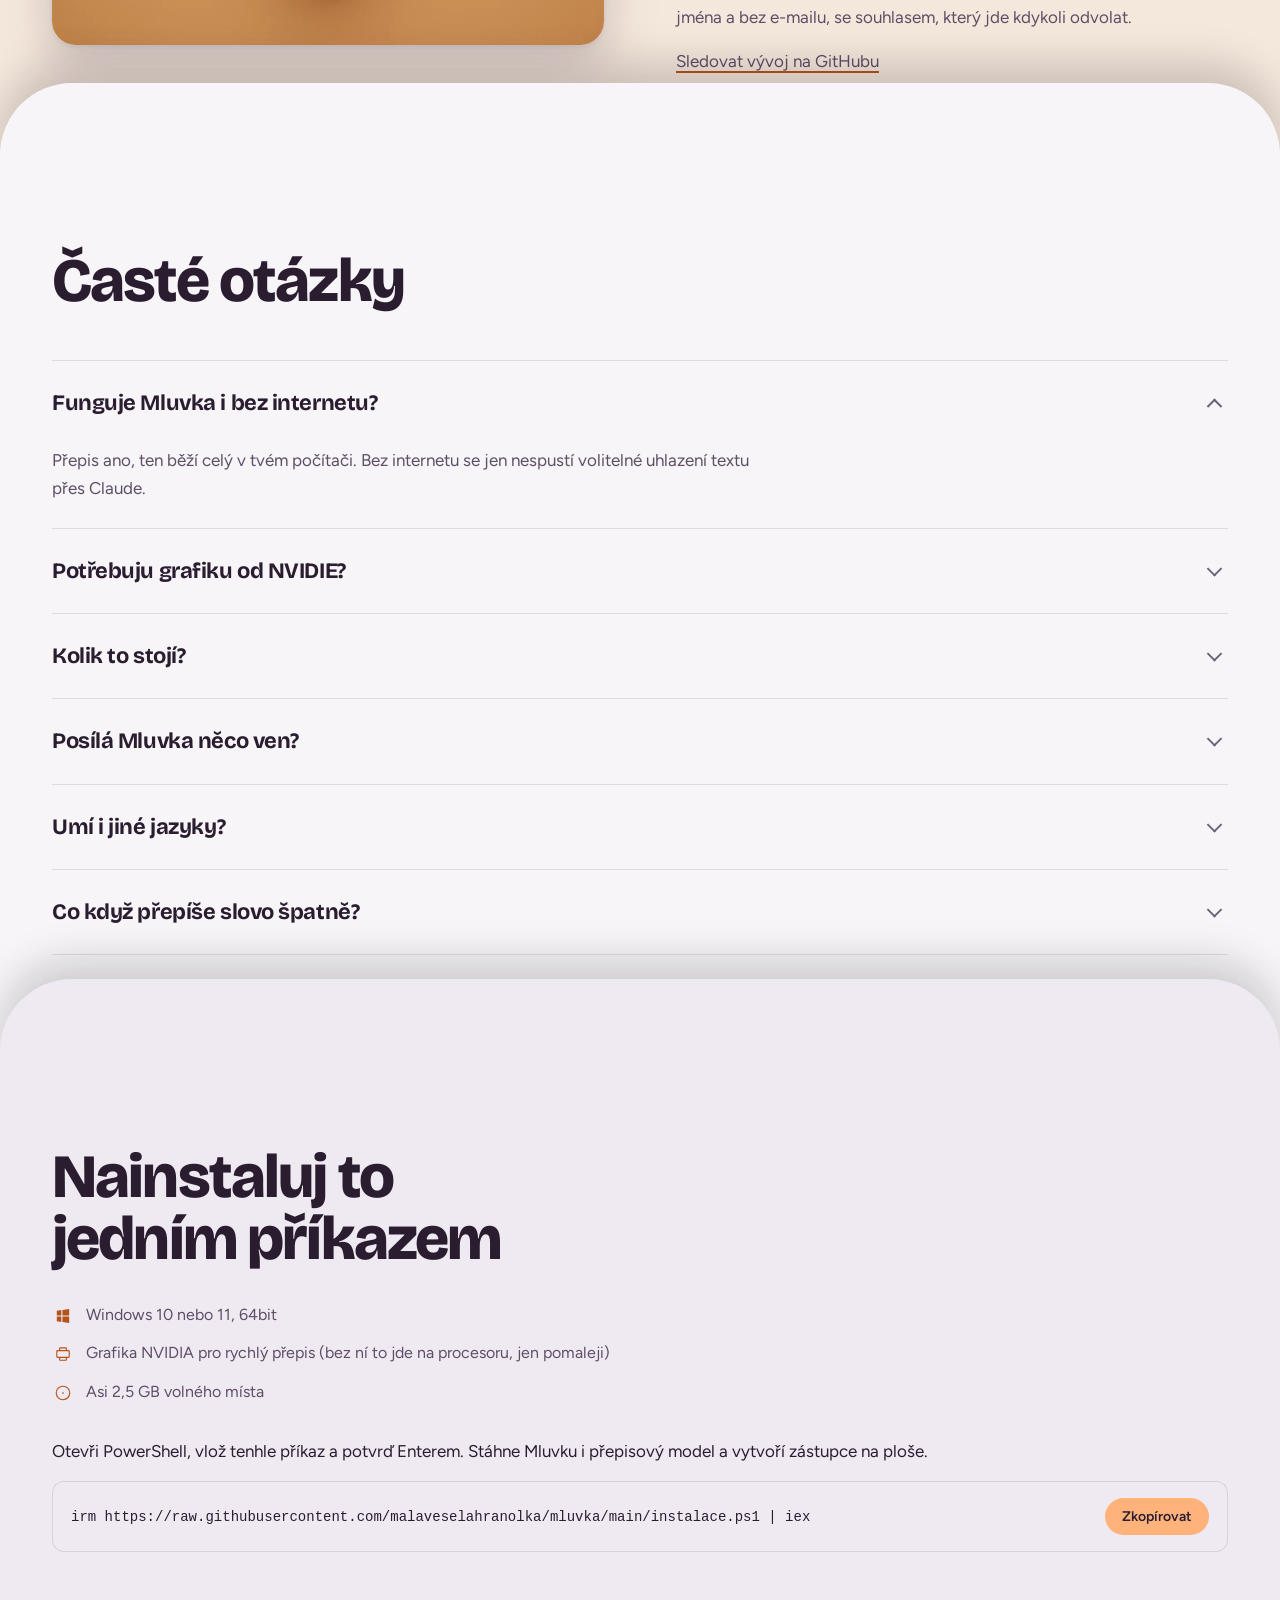
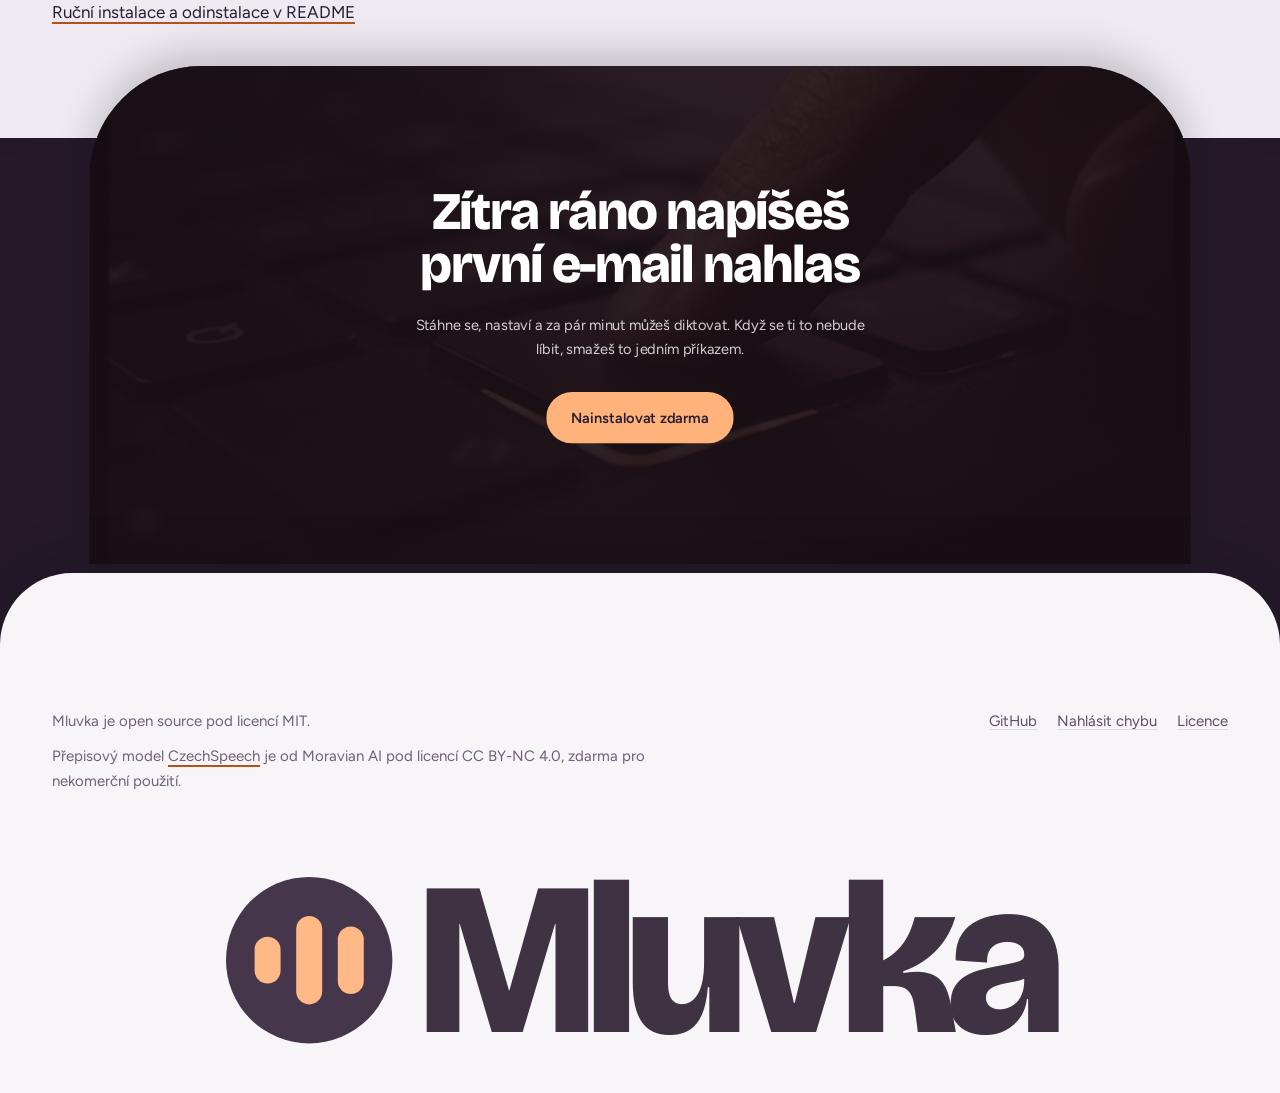
==== commit d66f8ad2: "Web: úvodní animace, přechody desek a opravy mobilu Úvod ukáže zvukovou vlnu, logo a otevře se jako " ====
--- a/docs/index.html
+++ b/docs/index.html
@@ -22,6 +22,13 @@
 <link rel="stylesheet" href="styles.css">
 </head>
 <body>
+<div class="intro" id="intro" aria-hidden="true">
+  <div class="intro-wave" id="intro-wave"></div>
+  <div class="intro-logo">
+    <svg viewBox="0 0 64 64"><g fill="#FFB37A"><rect x="11" y="23" width="10" height="18" rx="5"/><rect x="27" y="15" width="10" height="34" rx="5"/><rect x="43" y="19" width="10" height="26" rx="5"/></g></svg>
+    <span>Mluvka</span>
+  </div>
+</div>
 <a class="skip" href="#hero">Přeskočit na obsah</a>
 
 <header class="bar" id="bar">
--- a/docs/styles.css
+++ b/docs/styles.css
@@ -15,7 +15,7 @@
   --shadow-2:0 2px 4px rgba(51,34,58,.06), 0 12px 32px rgba(51,34,58,.12), 0 32px 64px rgba(51,34,58,.10);
   --ease:cubic-bezier(.4,0,.2,1);
   --spring:cubic-bezier(.34,1.56,.64,1);
-  --gut:20px; --plate-r:56px;
+  --gut:20px; --plate-r:40px;
   --font-d:"Bricolage Grotesque","Segoe UI",system-ui,sans-serif;
   --font-b:"Figtree","Segoe UI",system-ui,sans-serif;
 }
@@ -89,8 +89,11 @@
 .plate-accent{background:var(--warm)}
 .sec+.plate,.plate+.plate{box-shadow:0 -24px 48px rgba(36,26,42,.10)}
 #presnost,#otazky,#instalace,#vyzkousej,#umi,#aplikace{border-radius:var(--plate-r) var(--plate-r) 0 0;margin-top:calc(var(--plate-r) * -1);padding-top:calc(96px + var(--plate-r))}
-@media (max-width:860px){.sec{padding:80px 0}.plate{padding:80px 0;padding-top:calc(72px + var(--plate-r))}
-  #presnost,#otazky,#instalace,#vyzkousej,#umi,#aplikace{padding-top:calc(72px + var(--plate-r));padding-bottom:80px}}
+@media (max-width:860px){.sec{padding:56px 0}.plate{padding:56px 0;padding-top:calc(40px + var(--plate-r))}
+  #presnost,#otazky,#instalace,#vyzkousej,#umi,#aplikace{padding-top:calc(40px + var(--plate-r));padding-bottom:56px}
+  .plate.tight{padding-top:calc(40px + var(--plate-r));padding-bottom:56px}
+  .final{padding:80px 0 calc(56px + var(--plate-r))}
+  .keys{margin-top:48px}}
 
 .sub{color:var(--ink-2);margin-top:16px;max-width:56ch;font-size:19px}
 .plate-dark .sub{color:var(--on-dark-2)}
@@ -237,11 +240,11 @@
 .fc-bullets li{margin-bottom:4px}
 .feat-card figcaption{margin-top:22px;padding-top:18px;border-top:1px solid var(--line);color:var(--ink-2);font-size:15px}
 
-.fix{position:relative;padding:44px 0 0}
+.fix{position:relative;padding:52px 0 0}
 .fix-line{margin:0 0 16px;font-size:18px;line-height:1.6}
 .fix-word{border-radius:4px;padding:2px 3px;transition:background .25s var(--ease)}
 .fix-word.sel{background:rgba(255,179,122,.4)}
-.toast{position:absolute;top:0;left:0;background:var(--plum);color:#fff;border-radius:999px;padding:9px 18px;font-size:14px;box-shadow:var(--shadow-2);animation:cardin .3s var(--spring)}
+.toast{position:absolute;top:0;left:0;white-space:nowrap;background:var(--plum);color:#fff;border-radius:999px;padding:9px 18px;font-size:14px;box-shadow:var(--shadow-2);animation:cardin .3s var(--spring)}
 @media (prefers-color-scheme: dark){.toast{background:#33223A}}
 
 /* ---------- zařízení ---------- */
@@ -339,7 +342,8 @@
 
 /* ---------- mobil ---------- */
 @media (max-width:860px){
-  .nav{position:fixed;inset:76px var(--gut) auto;flex-direction:column;gap:0;background:var(--surface);border:1px solid var(--line);border-radius:20px;box-shadow:var(--shadow-2);padding:8px 16px;margin:0;display:none}
+  .bar-end{margin-left:auto}
+  .nav{position:absolute;inset:64px 0 auto;flex-direction:column;gap:0;background:var(--surface);border:1px solid var(--line);border-radius:20px;box-shadow:var(--shadow-2);padding:8px 16px;margin:0;display:none}
   .nav.open{display:flex}
   .nav a{padding:13px 4px;font-size:16px;border-radius:0}
   .nav a+a{border-top:1px solid var(--line)}
@@ -359,3 +363,33 @@
   .rv{opacity:1;transform:none}
   .track{animation:none}
 }
+
+#rychlost,#soukromi,#final{transform-origin:50% 0}
+main>section:not(.hero),.foot-sec{box-shadow:0 -18px 40px rgba(18,12,22,.18)}
+/* střídání tónů, ať je každý přechod mezi deskami vidět */
+#umi,#instalace{background:var(--sunk)}
+
+/* ---------- úvodní animace při načtení: vlna → logo → opona ---------- */
+.intro{position:fixed;inset:0;z-index:200;display:grid;place-items:center;cursor:pointer}
+.intro::before,.intro::after{content:"";position:absolute;left:0;right:0;height:50.5%;background:#33223A;transition:transform .85s cubic-bezier(.76,0,.24,1)}
+.intro::before{top:0;background:radial-gradient(60% 90% at 50% 100%,rgba(255,179,122,.16),transparent 70%),#33223A}
+.intro::after{bottom:0;background:radial-gradient(60% 90% at 50% 0%,rgba(255,179,122,.16),transparent 70%),#33223A}
+.intro.out::before{transform:translateY(-100%)}
+.intro.out::after{transform:translateY(100%)}
+.intro-wave{position:absolute;left:0;right:0;top:50%;z-index:1;display:flex;justify-content:center;align-items:center;gap:6px;height:min(180px,22vh);transform:translateY(-50%);
+  transition:transform .5s cubic-bezier(.7,0,.3,1),opacity .35s ease .15s}
+.intro-wave i{flex:none;width:5px;height:100%;border-radius:999px;background:#FFB37A;transform:scaleY(.06);animation:iwave .55s ease-in-out infinite alternate}
+@keyframes iwave{to{transform:scaleY(var(--h,.8))}}
+.intro.gather .intro-wave{transform:translateY(-50%) scaleX(.03);opacity:0}
+.intro-logo{position:relative;z-index:2;display:flex;align-items:center;gap:18px;opacity:0;transform:scale(.6);transition:opacity .25s ease,transform .7s cubic-bezier(.34,1.56,.64,1)}
+.intro.gather .intro-logo{opacity:1;transform:none}
+.intro-logo svg{width:104px;height:104px;flex:none;margin-right:-14px}
+.intro-logo rect{transform-box:fill-box;transform-origin:center;animation:logowave .9s ease-in-out infinite}
+@keyframes logowave{0%,100%{transform:scaleY(.6)}50%{transform:scaleY(1)}}
+.intro-logo rect:nth-child(2){animation-delay:.15s}
+.intro-logo rect:nth-child(3){animation-delay:.3s}
+.intro-logo span{font-family:var(--font-d);font-weight:800;font-size:64px;letter-spacing:-.045em;line-height:1;color:#F6EEF7;clip-path:inset(0 100% 0 0);transition:clip-path .65s cubic-bezier(.76,0,.24,1) .3s}
+.intro.gather .intro-logo span{clip-path:inset(-10% -5% -10% 0)}
+.intro.out .intro-logo{opacity:0;transform:scale(1.25);transition:opacity .35s ease,transform .6s cubic-bezier(.7,0,.3,1)}
+@media (max-width:860px){.intro-wave{gap:4px}.intro-wave i{width:4px}.intro-logo svg{width:74px;height:74px}.intro-logo span{font-size:44px}}
+@media (prefers-reduced-motion: reduce){.intro{display:none}}
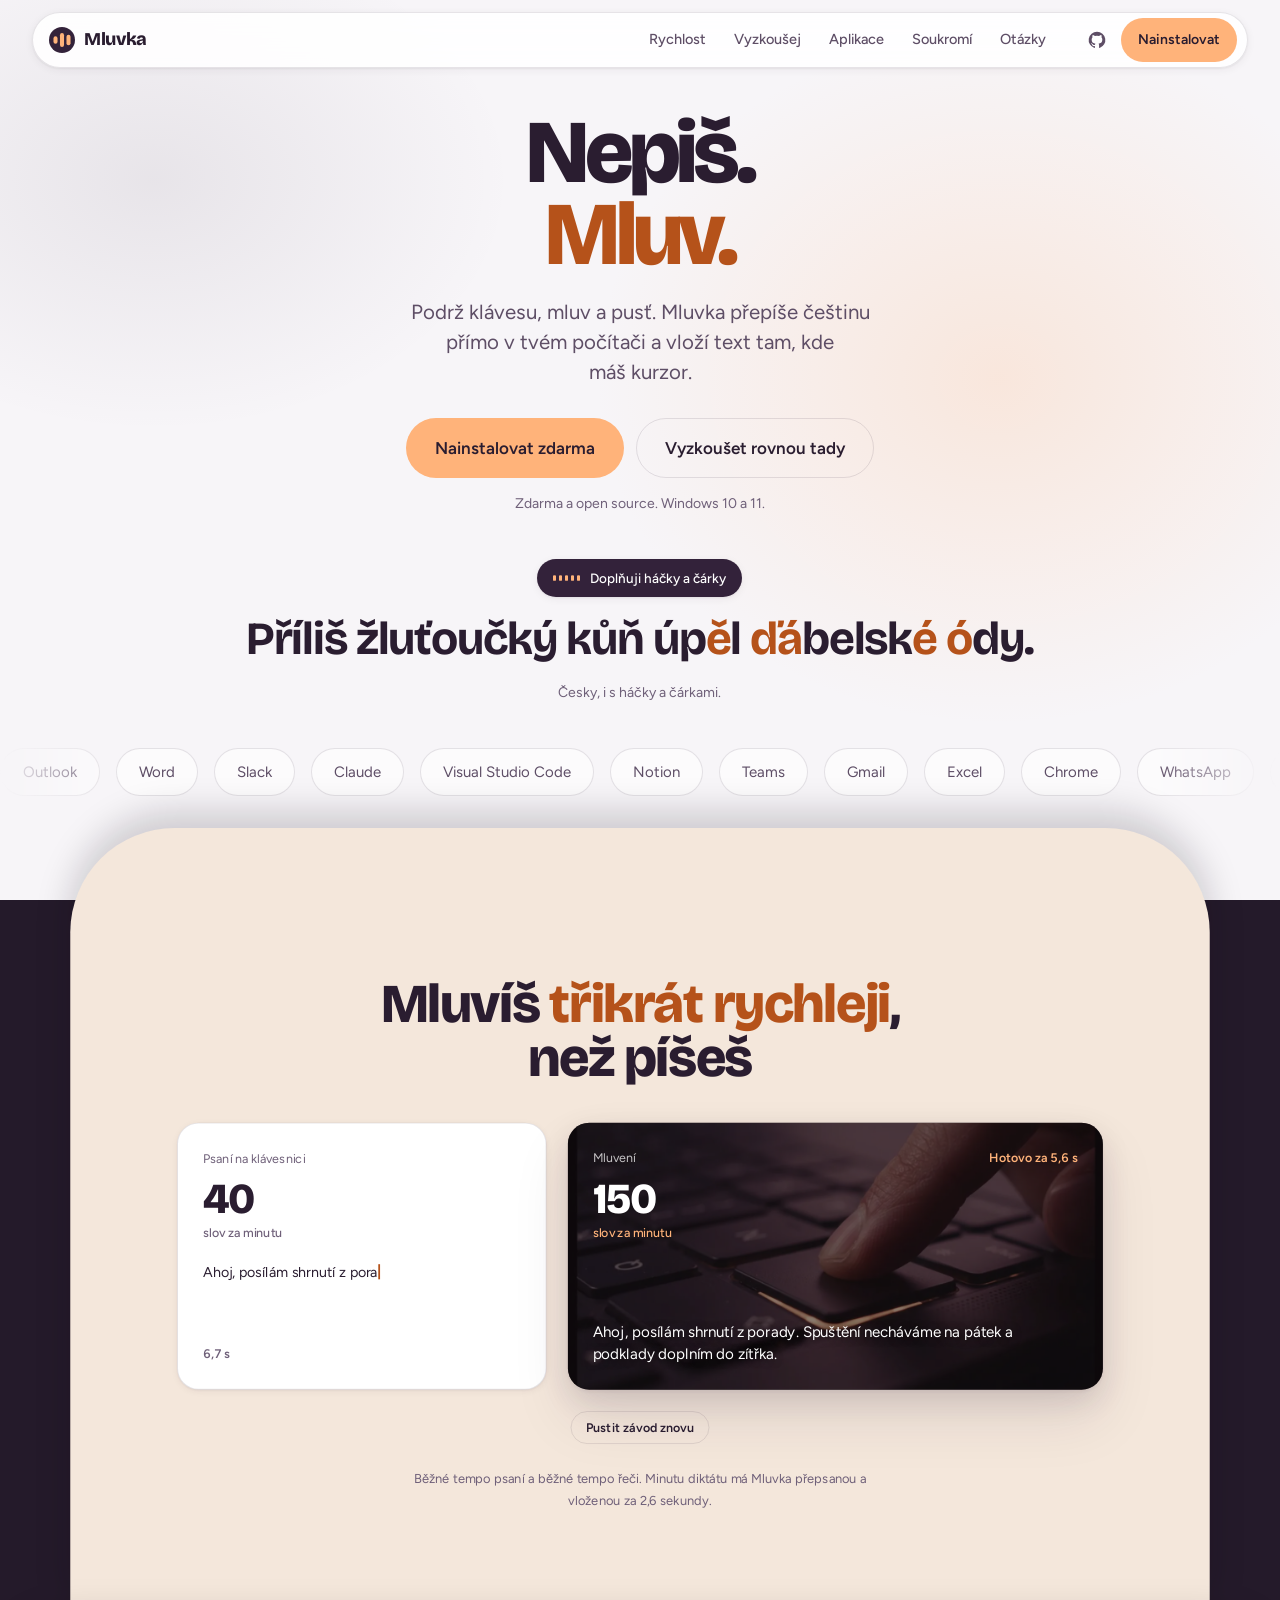
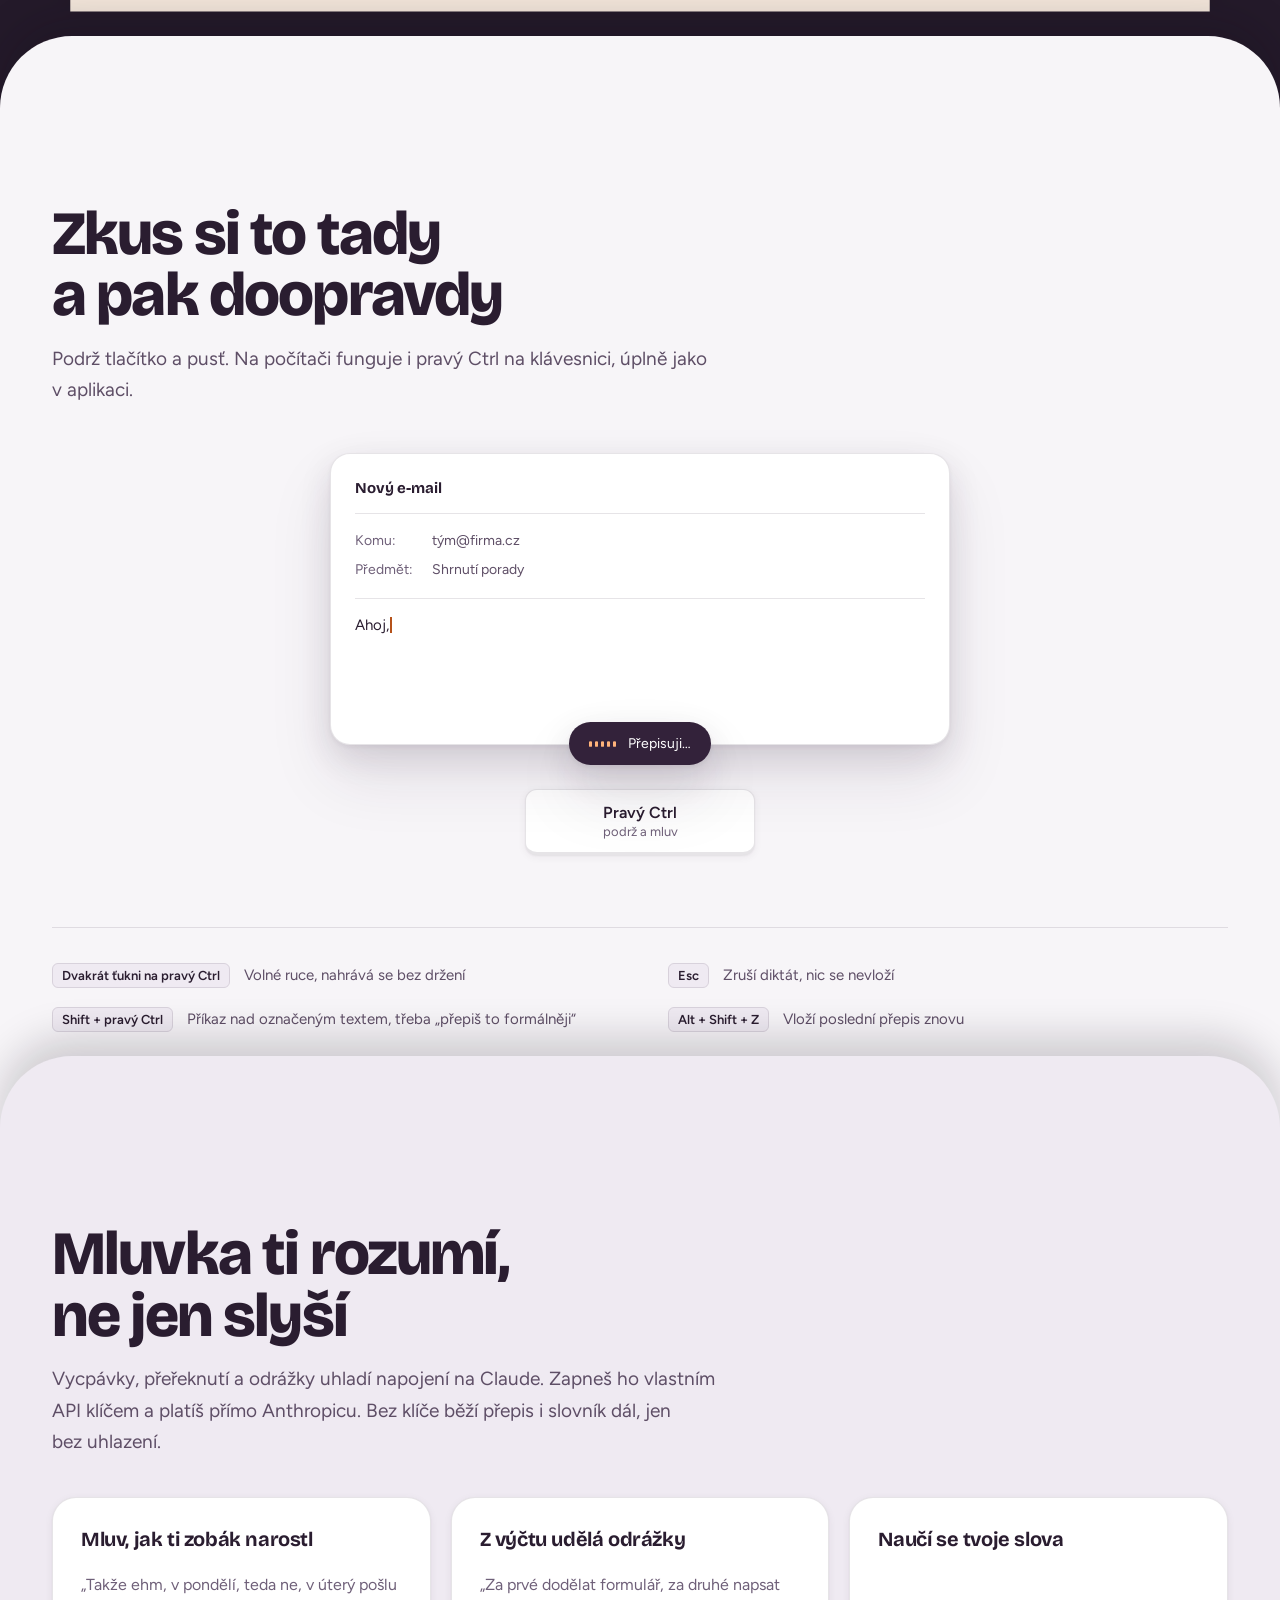
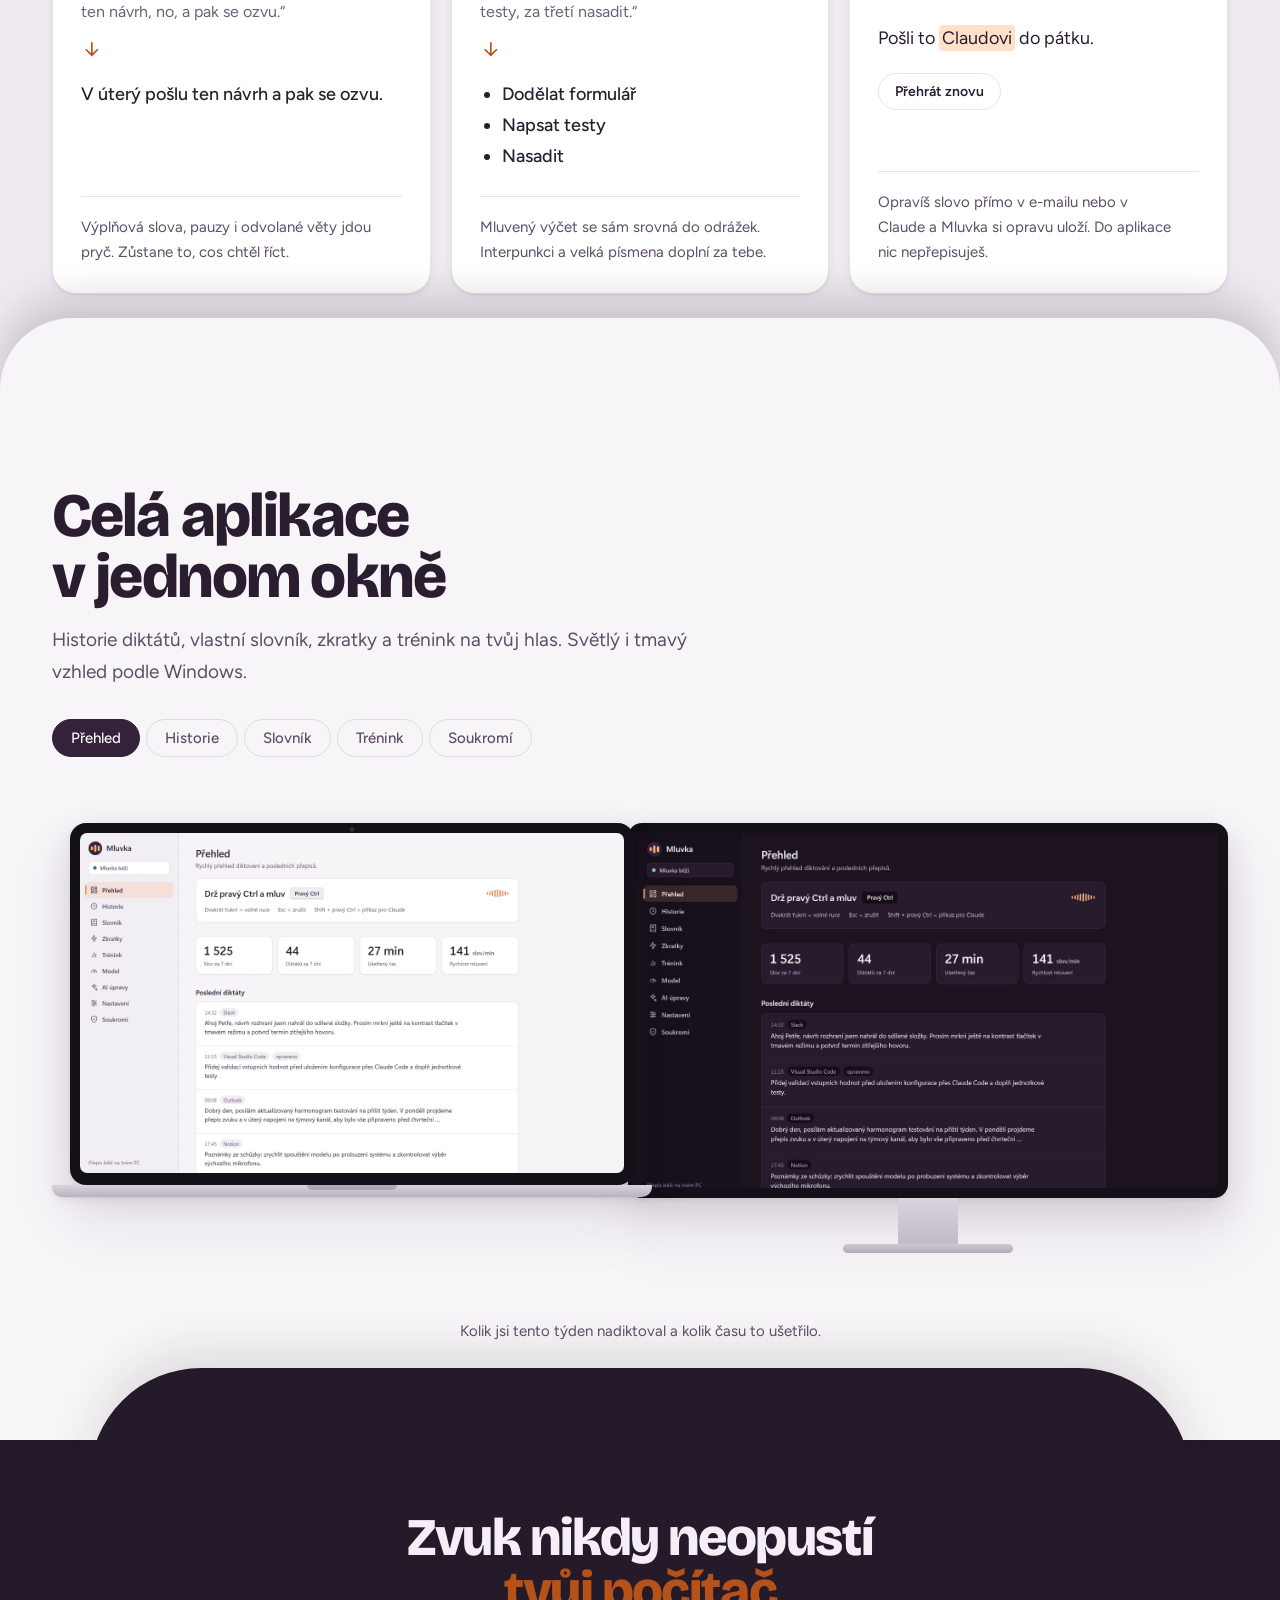
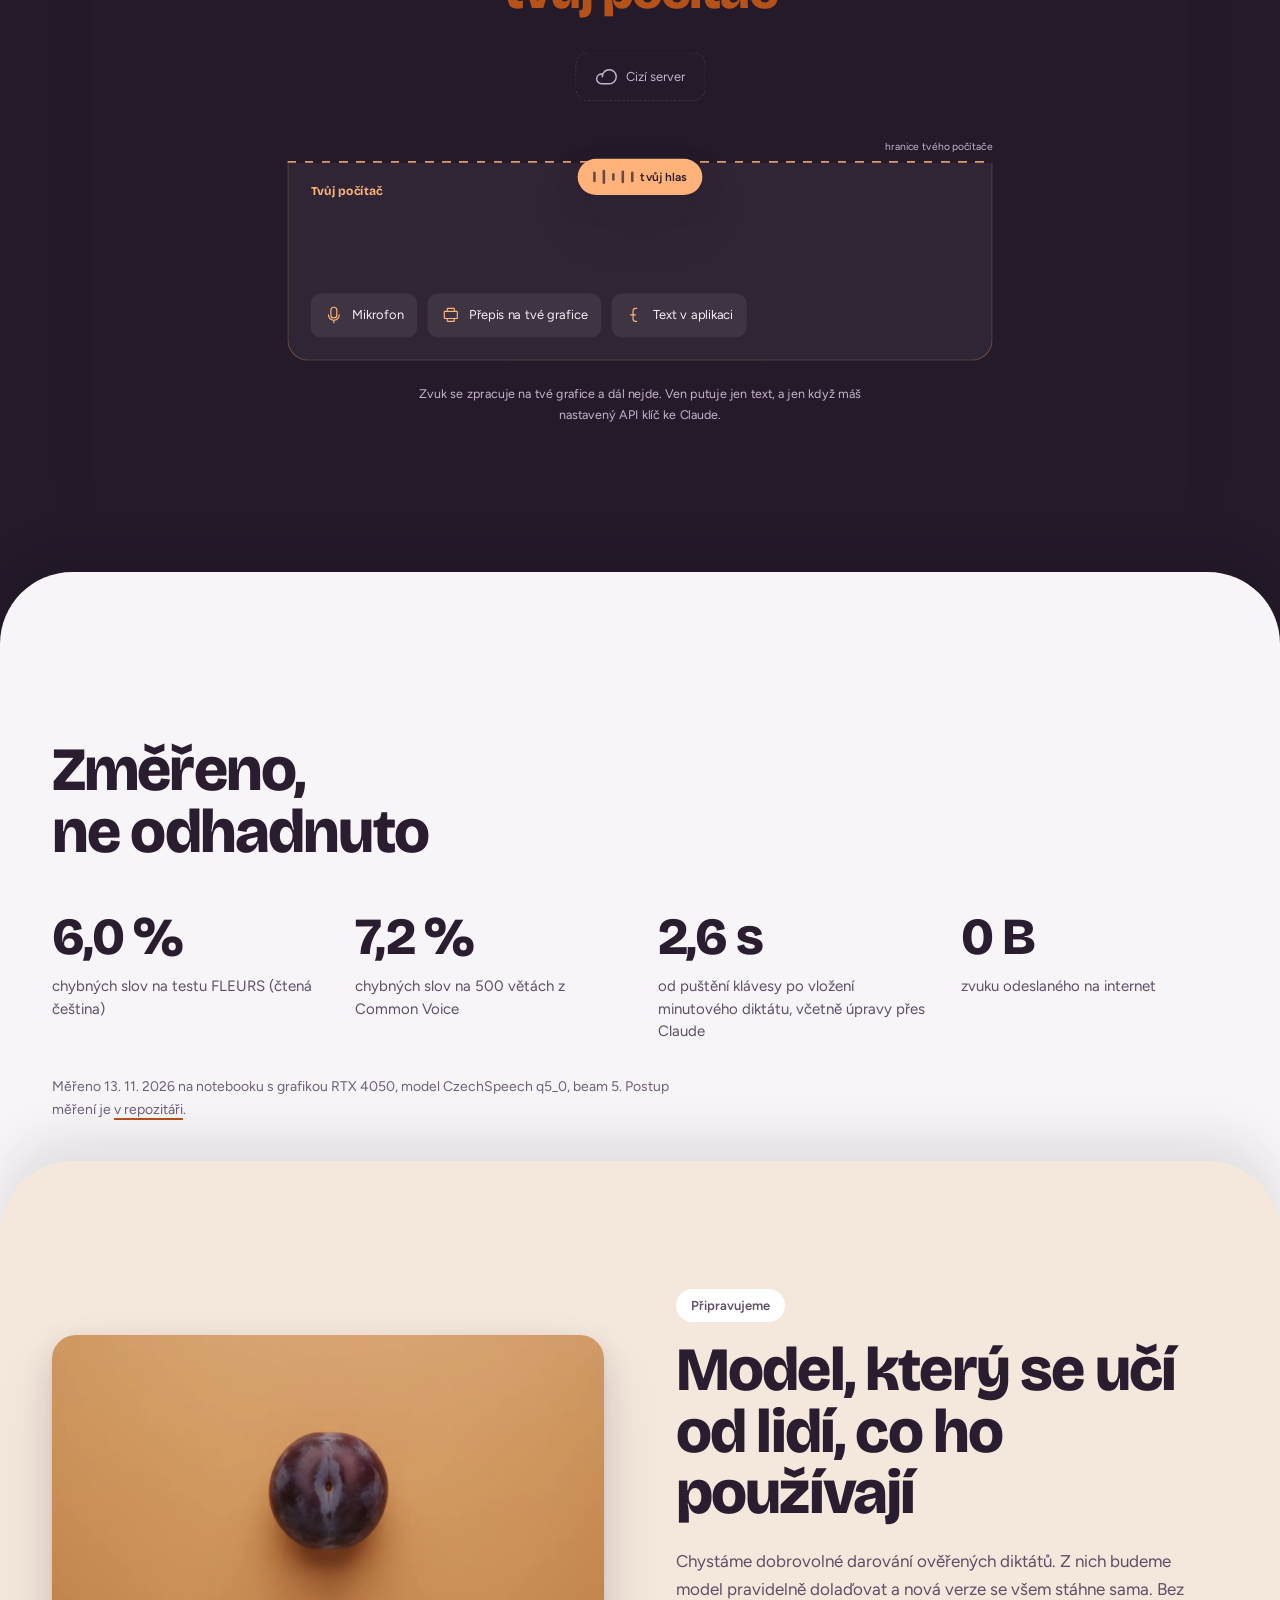
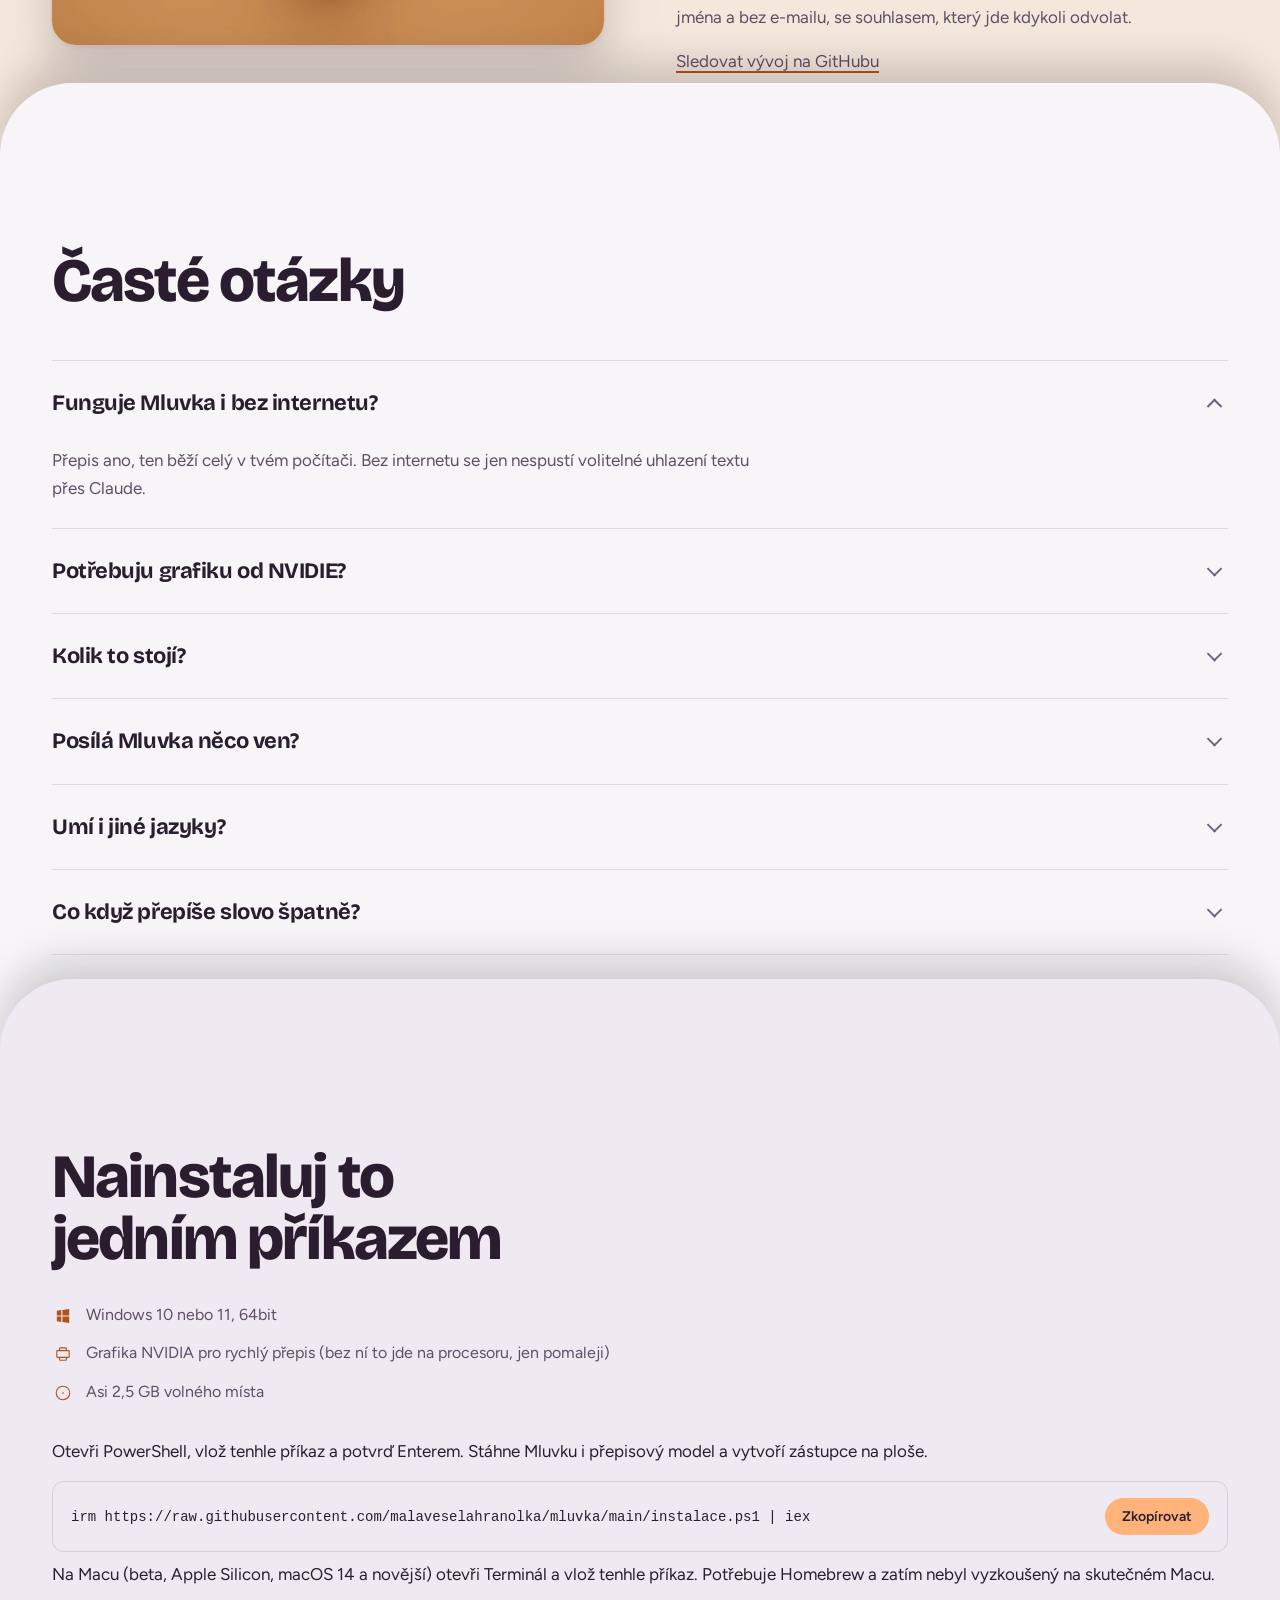
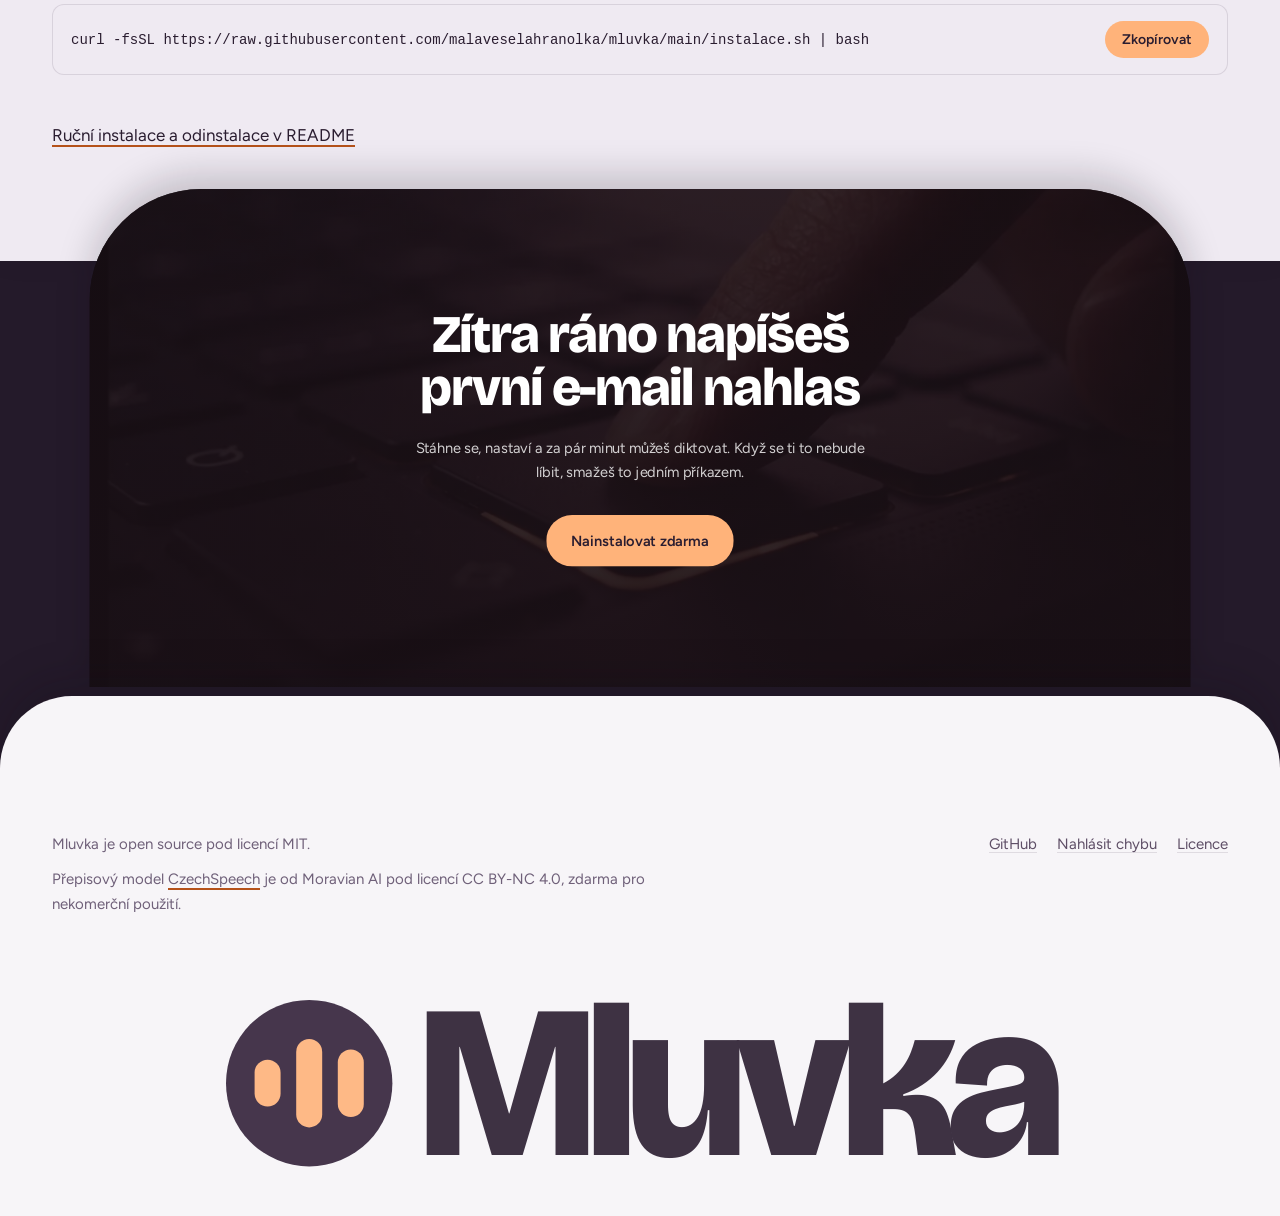
==== commit 994917ae: "Instalační příkaz pro macOS na webu a v README Co-Authored-By: Claude Opus 5.5 <noreply@anthropic.co" ====
--- a/docs/index.html
+++ b/docs/index.html
@@ -340,6 +340,11 @@
       <code id="cmd-text">irm https://raw.githubusercontent.com/malaveselahranolka/mluvka/main/instalace.ps1 | iex</code>
       <button id="copy" class="btn btn-prim btn-sm">Zkopírovat</button>
     </div>
+    <p>Na Macu (beta, Apple Silicon, macOS 14 a novější) otevři Terminál a vlož tenhle příkaz. Potřebuje Homebrew a zatím nebyl vyzkoušený na skutečném Macu.</p>
+    <div class="cmd">
+      <code id="cmd-text-mac">curl -fsSL https://raw.githubusercontent.com/malaveselahranolka/mluvka/main/instalace.sh | bash</code>
+      <button id="copy-mac" class="btn btn-prim btn-sm">Zkopírovat</button>
+    </div>
     <p class="copy-live" id="copy-live" aria-live="polite"></p>
     <p><a class="link" href="https://github.com/malaveselahranolka/mluvka#instalace">Ruční instalace a odinstalace v README</a></p>
   </div>
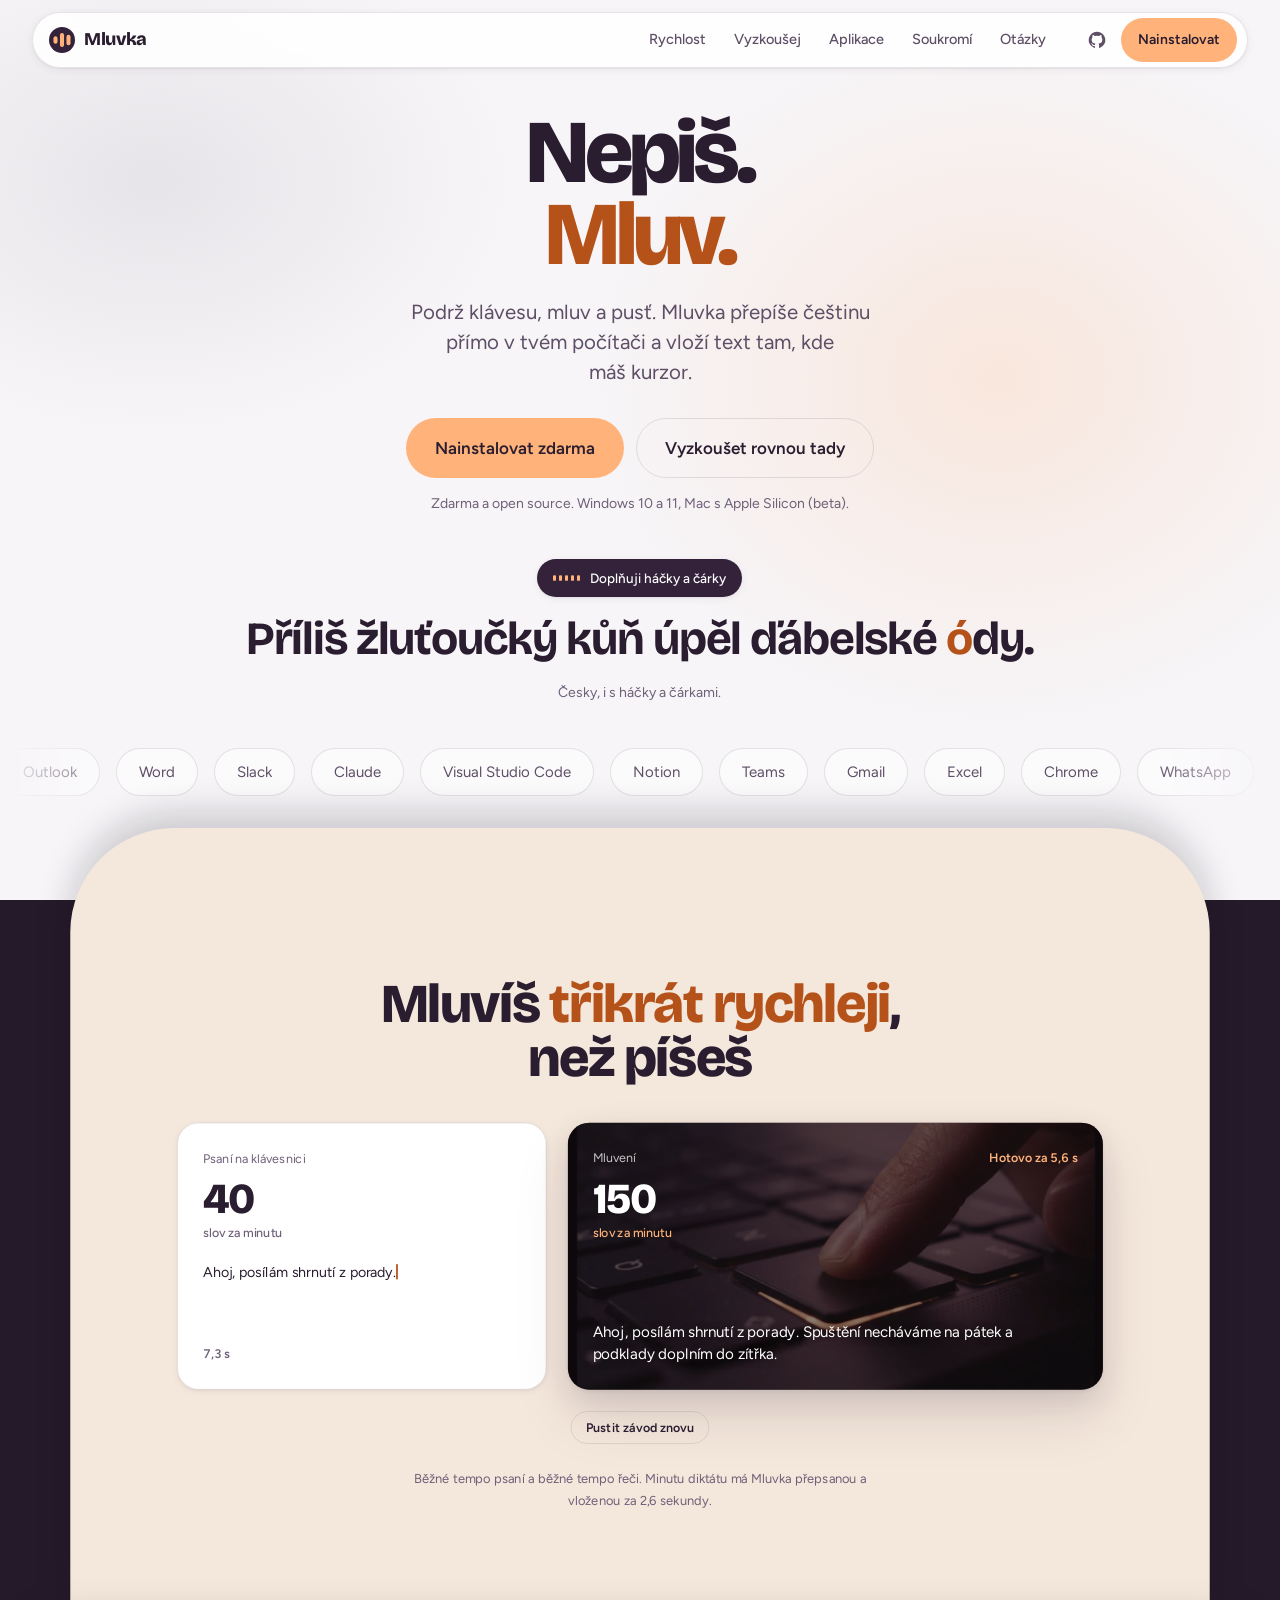
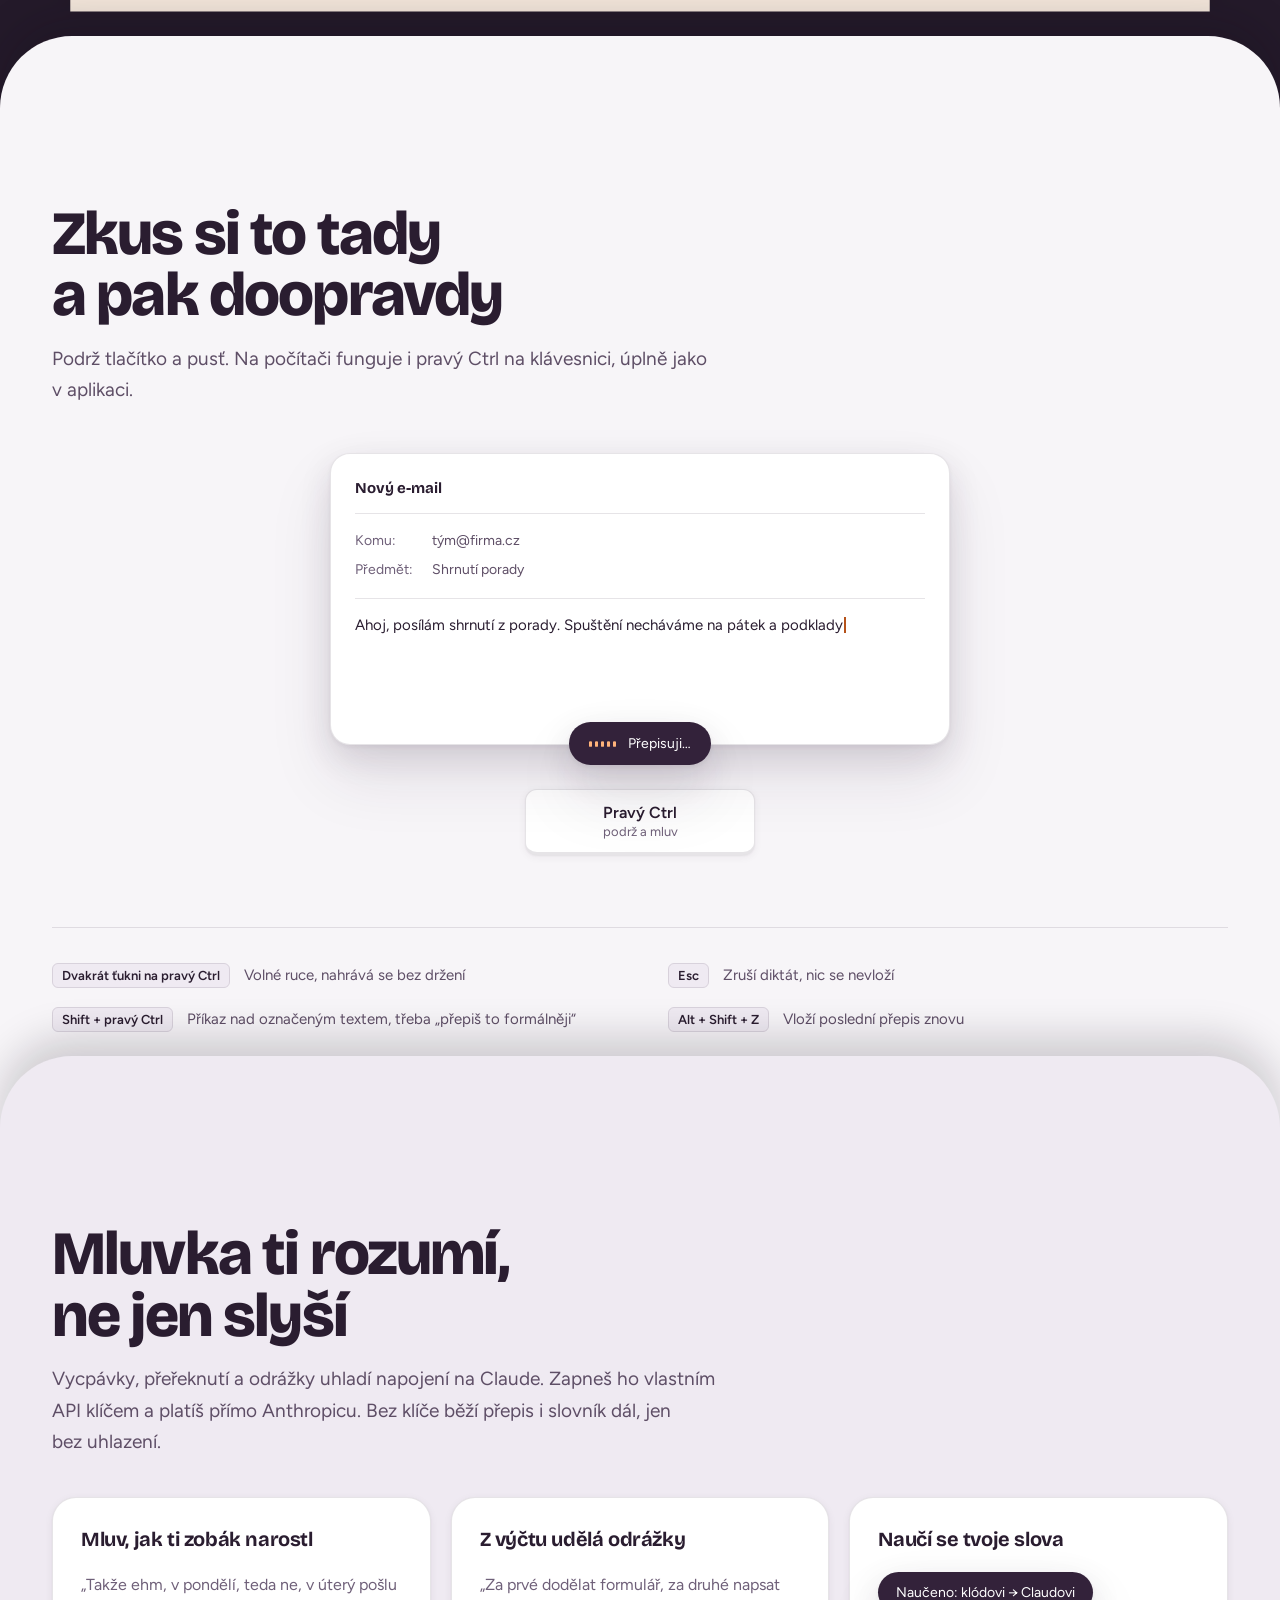
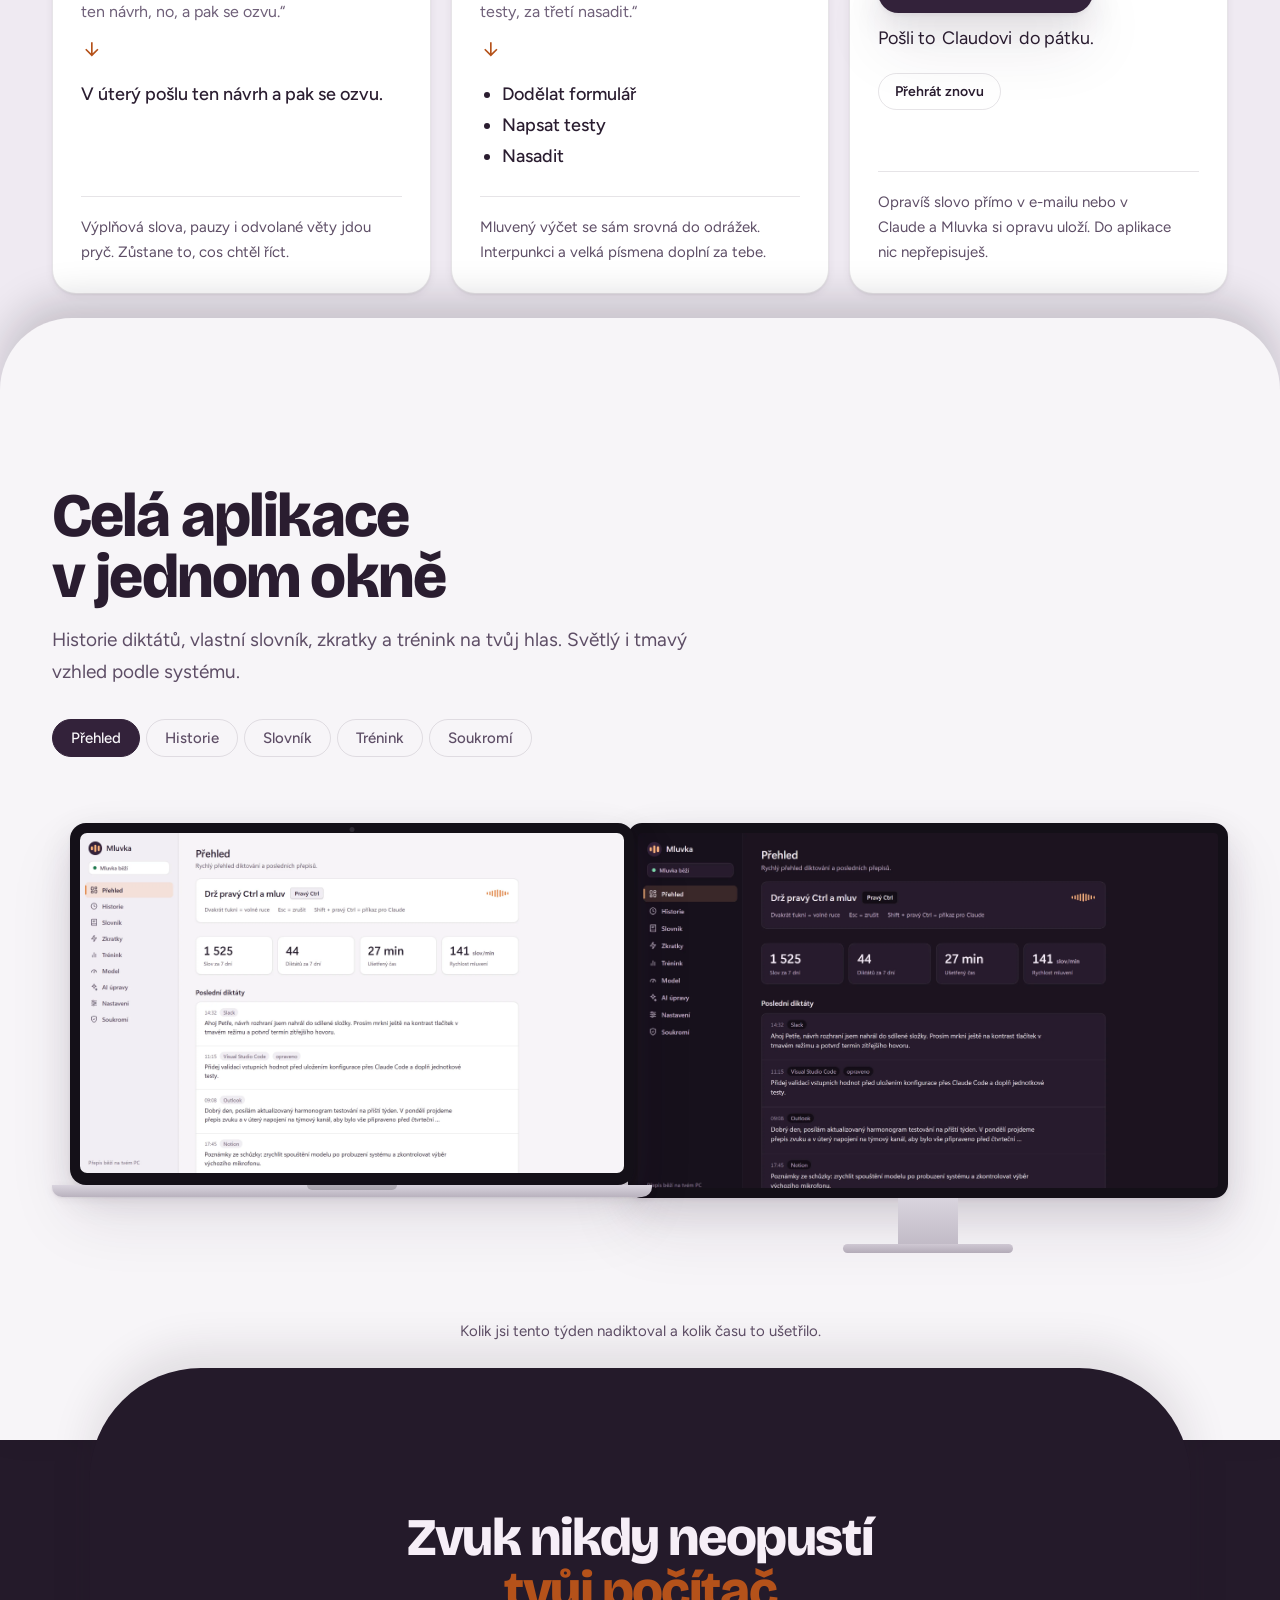
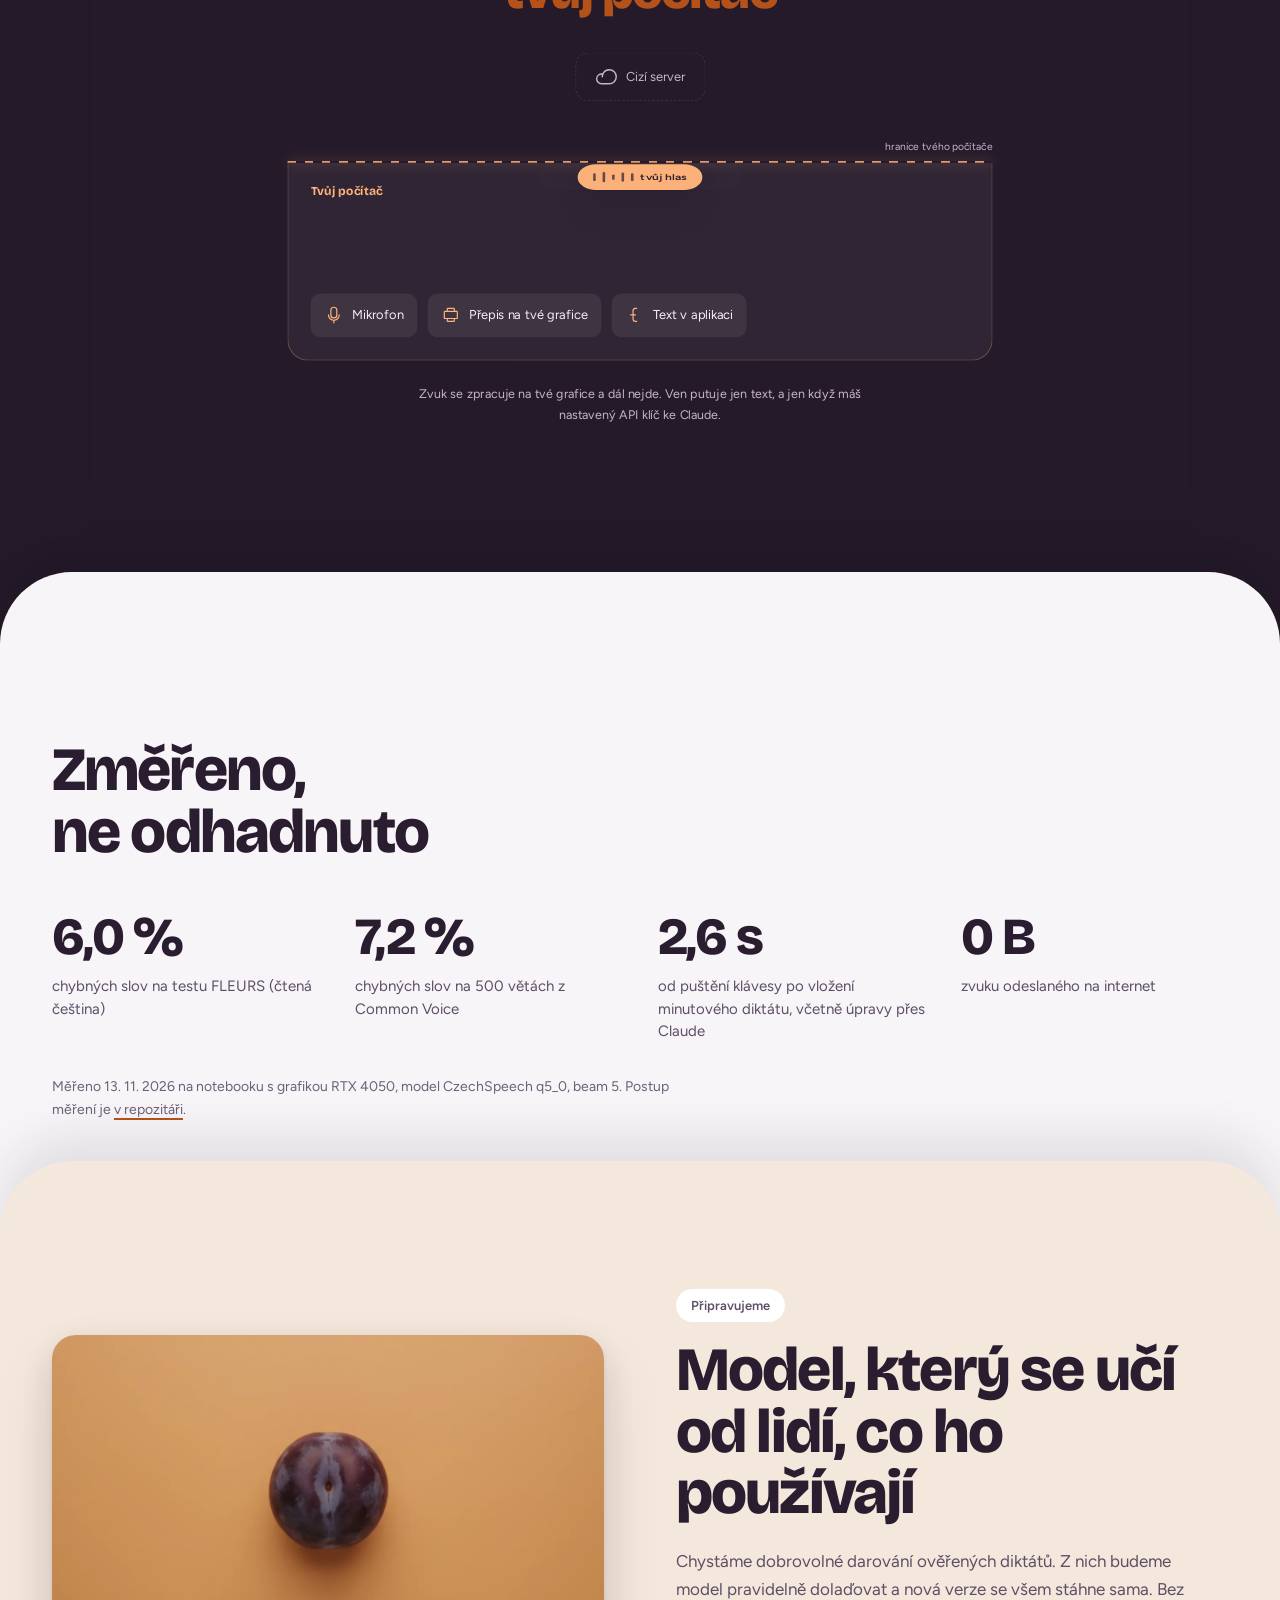
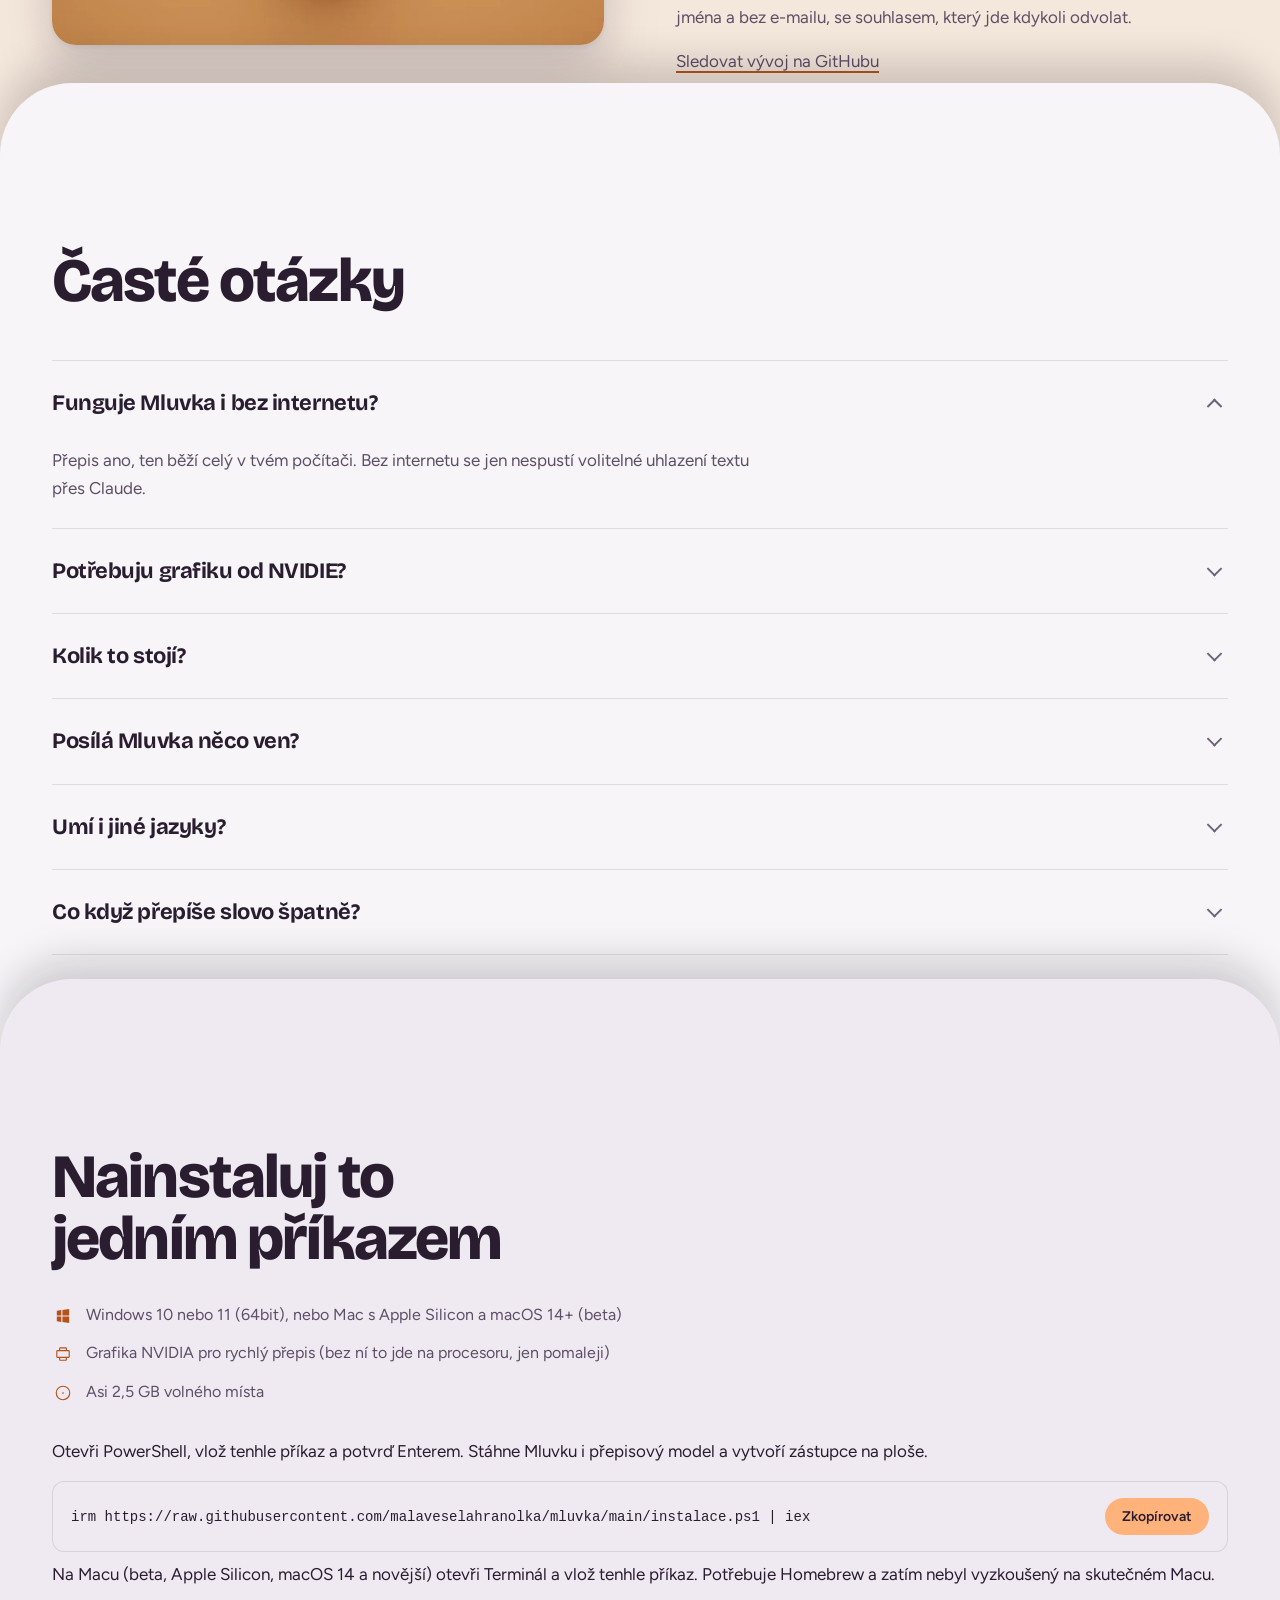
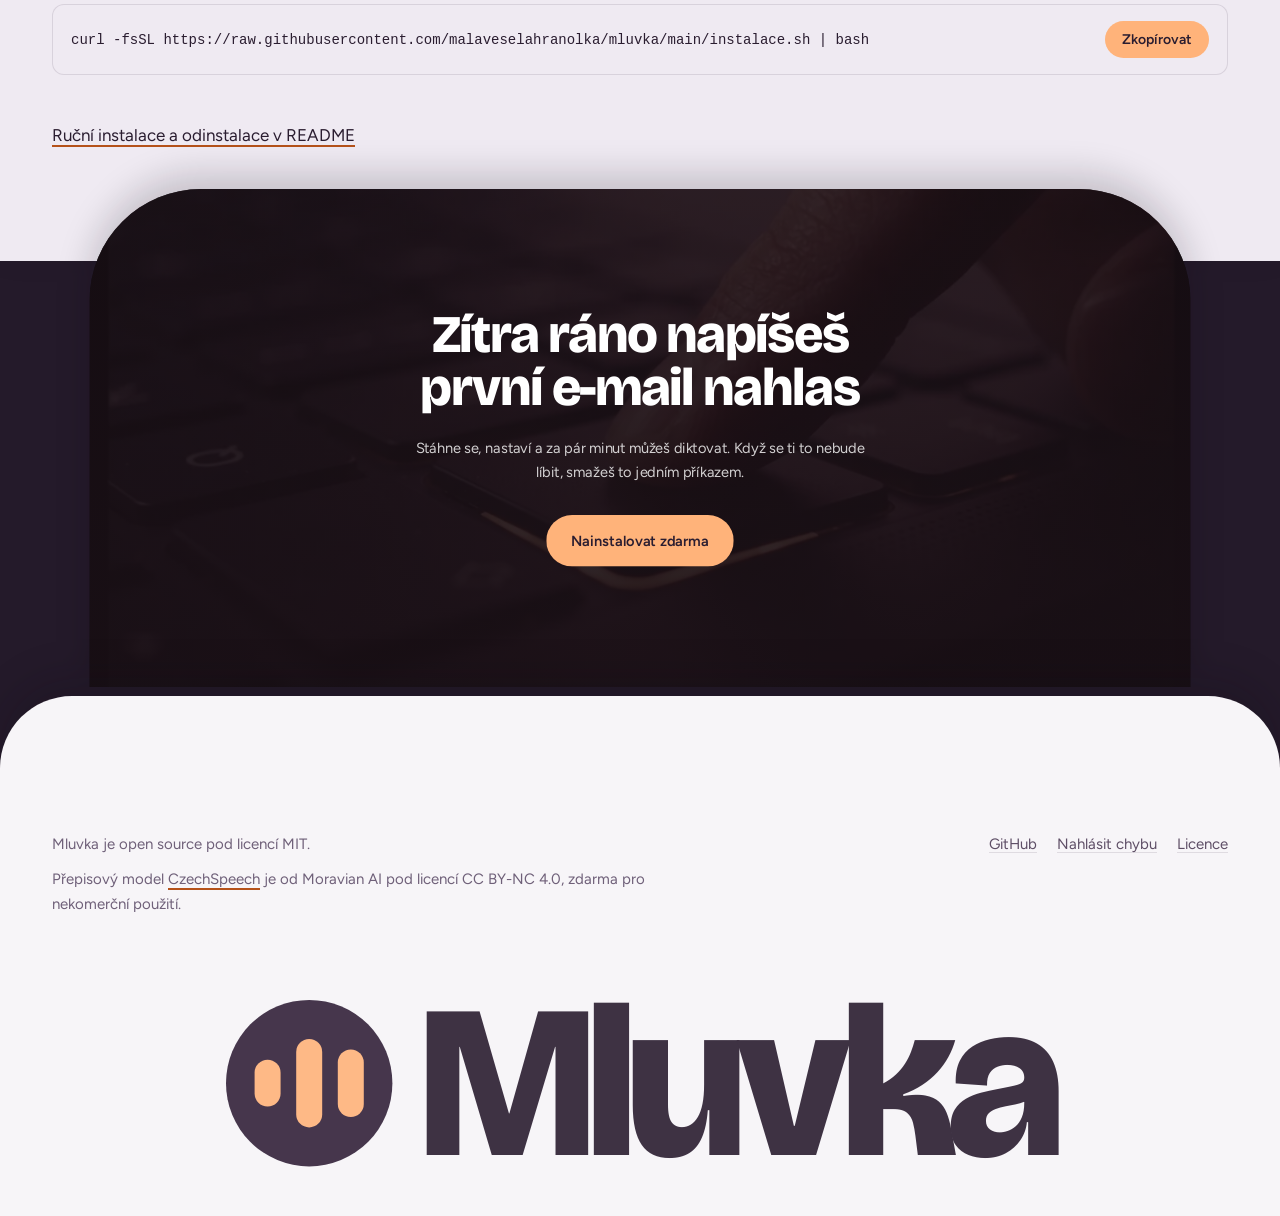
==== commit 4759f859: "Web a README: Windows i Mac v titulku a požadavcích Co-Authored-By: Claude Opus 5.5 <noreply@anthrop" ====
--- a/docs/index.html
+++ b/docs/index.html
@@ -3,7 +3,7 @@
 <head>
 <meta charset="utf-8">
 <meta name="viewport" content="width=device-width, initial-scale=1">
-<title>Mluvka: soukromé diktování češtiny pro Windows</title>
+<title>Mluvka: soukromé diktování češtiny pro Windows a Mac</title>
 <meta name="description" content="Podrž klávesu, mluv a pusť. Mluvka přepíše češtinu přímo v tvém počítači a vloží text tam, kde máš kurzor. Zdarma a open source.">
 <link rel="canonical" href="https://malaveselahranolka.github.io/mluvka/">
 <link rel="icon" href="favicon.svg" type="image/svg+xml">
@@ -11,7 +11,7 @@
 <meta name="theme-color" content="#1C1420" media="(prefers-color-scheme: dark)">
 <meta property="og:type" content="website">
 <meta property="og:locale" content="cs_CZ">
-<meta property="og:title" content="Mluvka: soukromé diktování češtiny pro Windows">
+<meta property="og:title" content="Mluvka: soukromé diktování češtiny pro Windows a Mac">
 <meta property="og:description" content="Podrž klávesu, mluv a pusť. Mluvka přepíše češtinu přímo v tvém počítači a vloží text tam, kde máš kurzor.">
 <meta property="og:url" content="https://malaveselahranolka.github.io/mluvka/">
 <meta property="og:image" content="https://malaveselahranolka.github.io/mluvka/og.png">
@@ -66,7 +66,7 @@
         <a class="btn btn-prim btn-lg" href="#instalace">Nainstalovat zdarma</a>
         <a class="btn btn-ghost btn-lg" href="#vyzkousej">Vyzkoušet rovnou tady</a>
       </div>
-      <p class="avail rv">Zdarma a open source. Windows 10 a 11.</p>
+      <p class="avail rv">Zdarma a open source. Windows 10 a 11, Mac&nbsp;s&nbsp;Apple&nbsp;Silicon&nbsp;(beta).</p>
     </div>
   </div>
   <div class="wrap">
@@ -197,7 +197,7 @@
 <section class="sec" id="aplikace">
   <div class="wrap">
     <h2>Celá aplikace<br>v jednom okně</h2>
-    <p class="sub">Historie diktátů, vlastní slovník, zkratky a trénink na tvůj hlas. Světlý i tmavý vzhled podle Windows.</p>
+    <p class="sub">Historie diktátů, vlastní slovník, zkratky a trénink na tvůj hlas. Světlý i tmavý vzhled podle systému.</p>
 
     <div class="tabs" role="tablist" aria-label="Stránky aplikace">
       <button role="tab" id="t-prehled" aria-selected="true" aria-controls="panel-app" data-page="prehled">Přehled</button>
@@ -331,7 +331,7 @@
   <div class="wrap">
     <h2>Nainstaluj to<br>jedním příkazem</h2>
     <ul class="req">
-      <li><span class="fi" aria-hidden="true"><svg viewBox="0 0 256 256" width="18" height="18"><path fill="currentColor" d="m104 44.3-64 9.1V120h64ZM120 42v78h96V28.3ZM40 136v66.6l64 9.1V136Zm80 0v78l96 13.7V136Z"/></svg></span>Windows 10 nebo 11, 64bit</li>
+      <li><span class="fi" aria-hidden="true"><svg viewBox="0 0 256 256" width="18" height="18"><path fill="currentColor" d="m104 44.3-64 9.1V120h64ZM120 42v78h96V28.3ZM40 136v66.6l64 9.1V136Zm80 0v78l96 13.7V136Z"/></svg></span>Windows 10 nebo 11 (64bit), nebo Mac s Apple Silicon a macOS 14+ (beta)</li>
       <li><span class="fi" aria-hidden="true"><svg viewBox="0 0 256 256" width="18" height="18"><path fill="currentColor" d="M208 72h-24V48a16 16 0 0 0-16-16H88a16 16 0 0 0-16 16v24H48a16 16 0 0 0-16 16v80a16 16 0 0 0 16 16h24v24a16 16 0 0 0 16 16h80a16 16 0 0 0 16-16v-24h24a16 16 0 0 0 16-16V88a16 16 0 0 0-16-16ZM88 48h80v24H88Zm80 160H88v-24h80Zm40-40H48V88h160v80Z"/></svg></span>Grafika NVIDIA pro rychlý přepis (bez ní to jde na procesoru, jen pomaleji)</li>
       <li><span class="fi" aria-hidden="true"><svg viewBox="0 0 256 256" width="18" height="18"><path fill="currentColor" d="M128 24a104 104 0 1 0 104 104A104.11 104.11 0 0 0 128 24Zm0 192a88 88 0 1 1 88-88 88.1 88.1 0 0 1-88 88Zm12-88a12 12 0 1 1-12-12 12 12 0 0 1 12 12Z"/></svg></span>Asi 2,5 GB volného místa</li>
     </ul>
